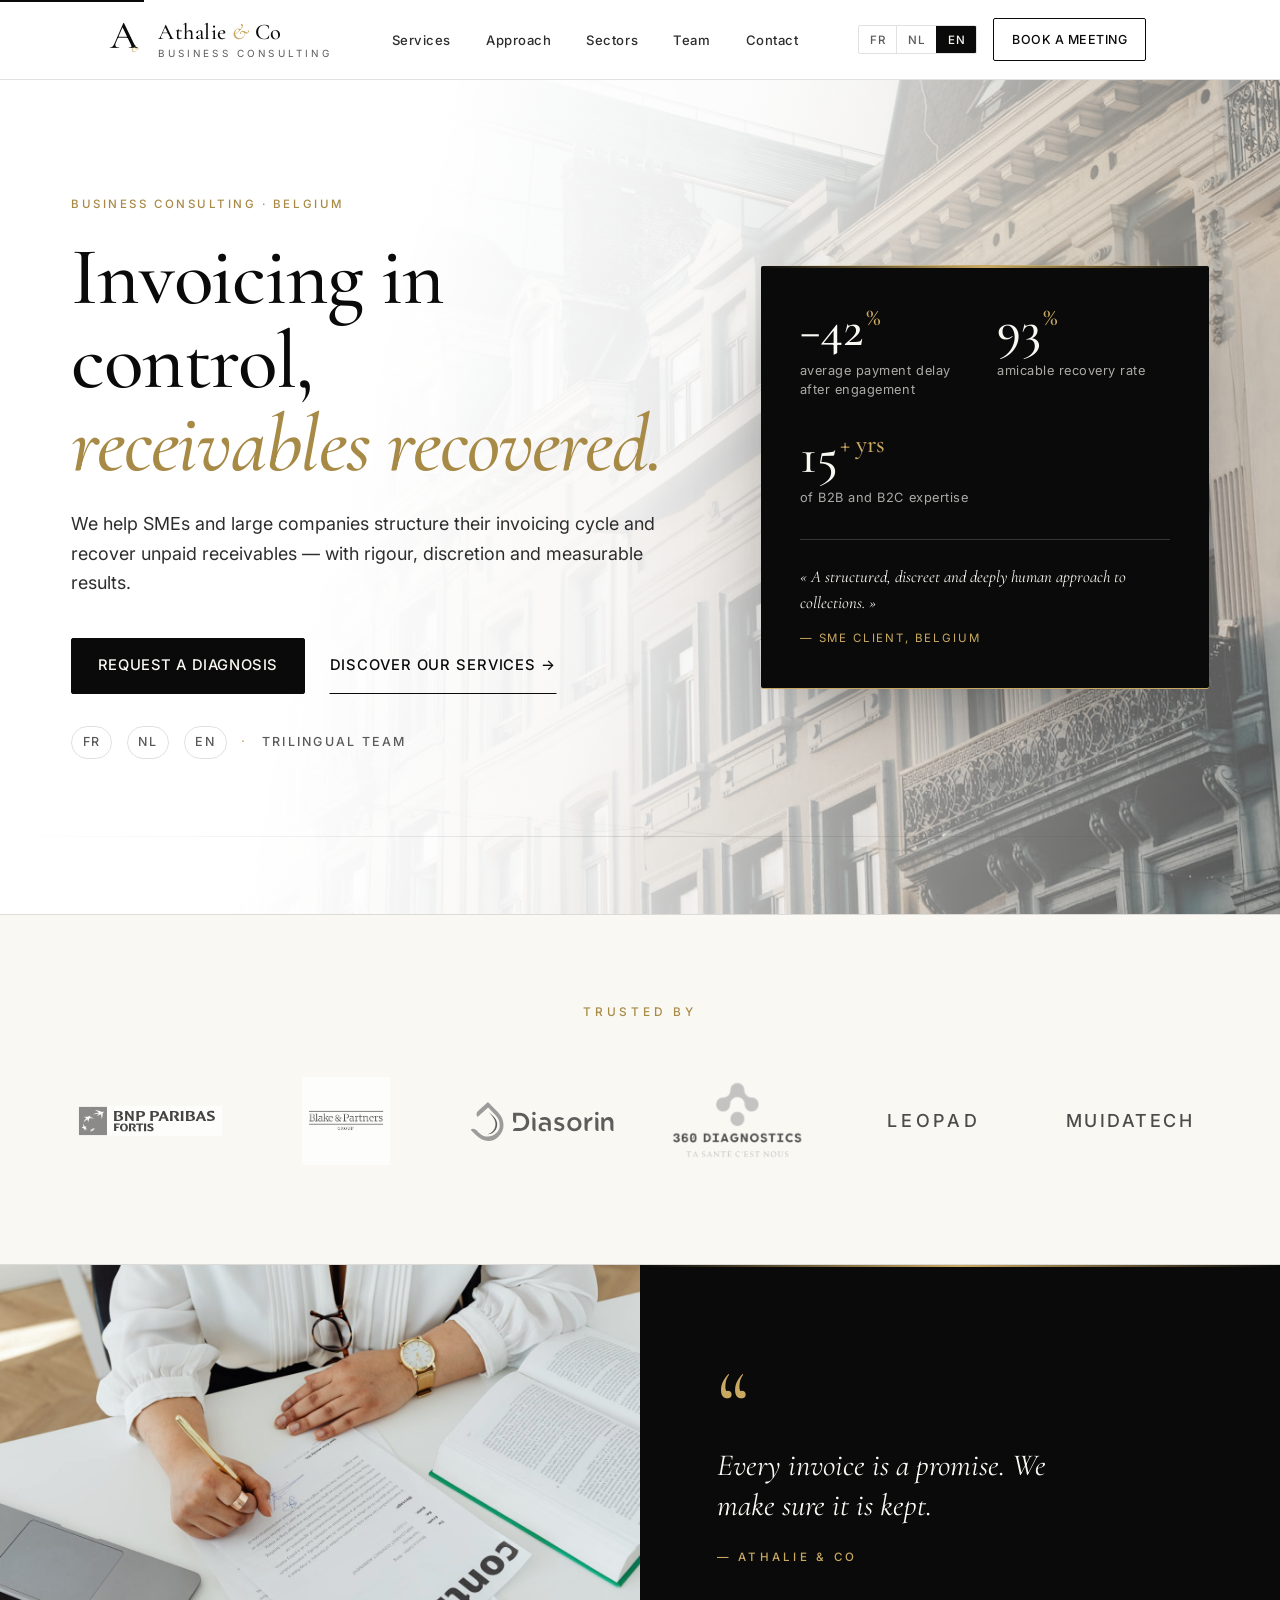
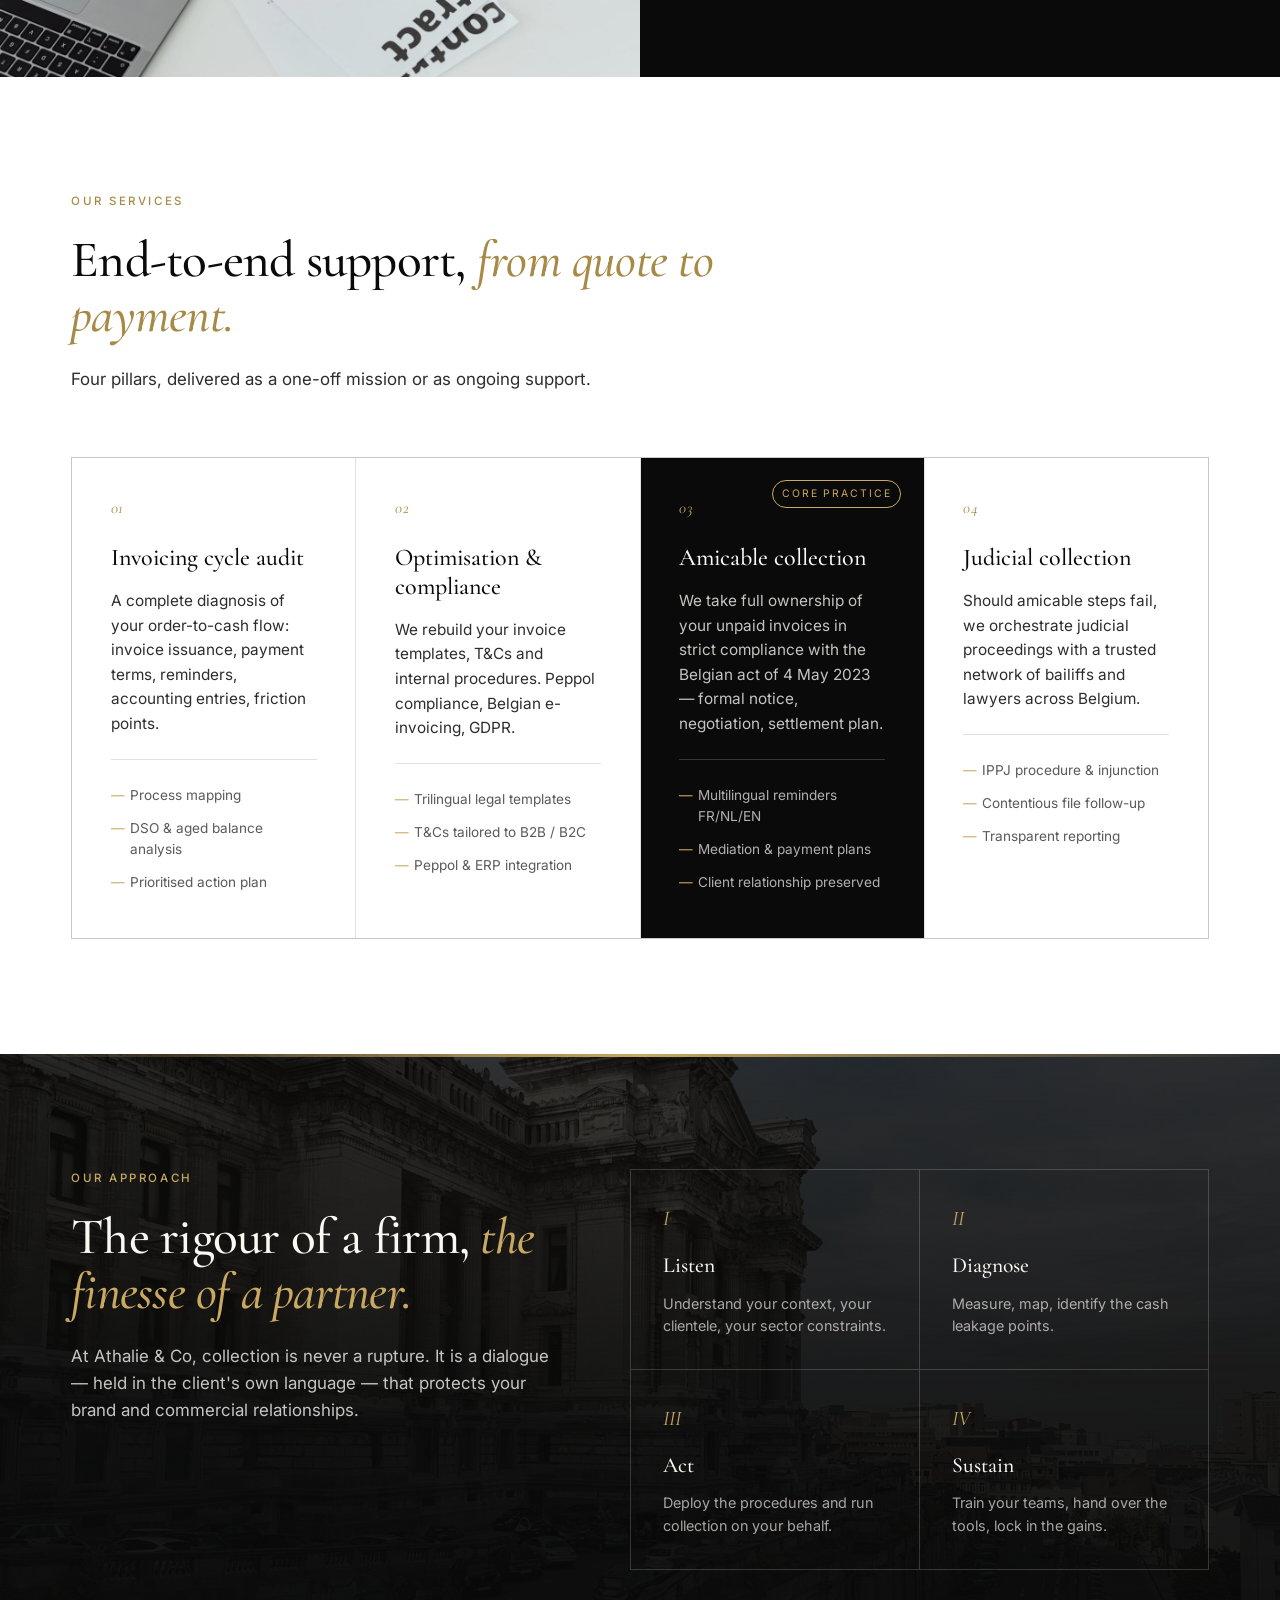
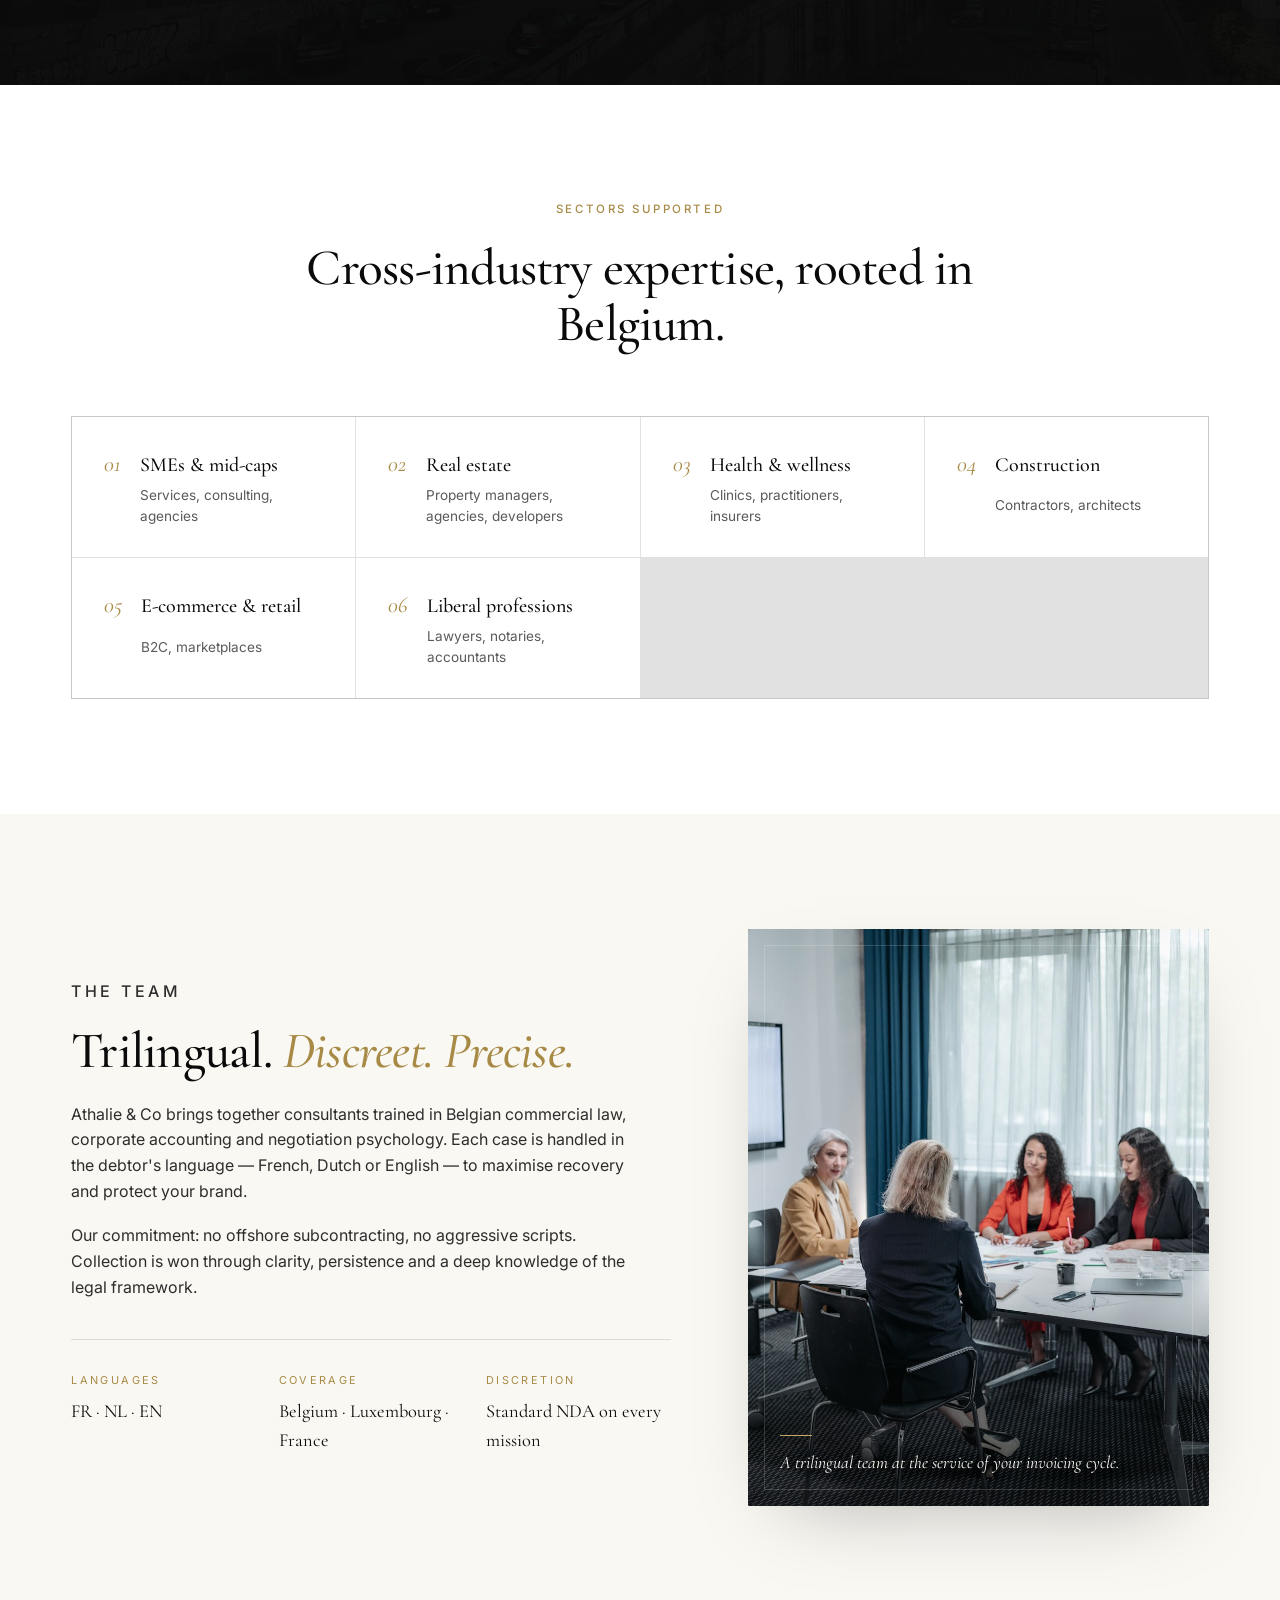
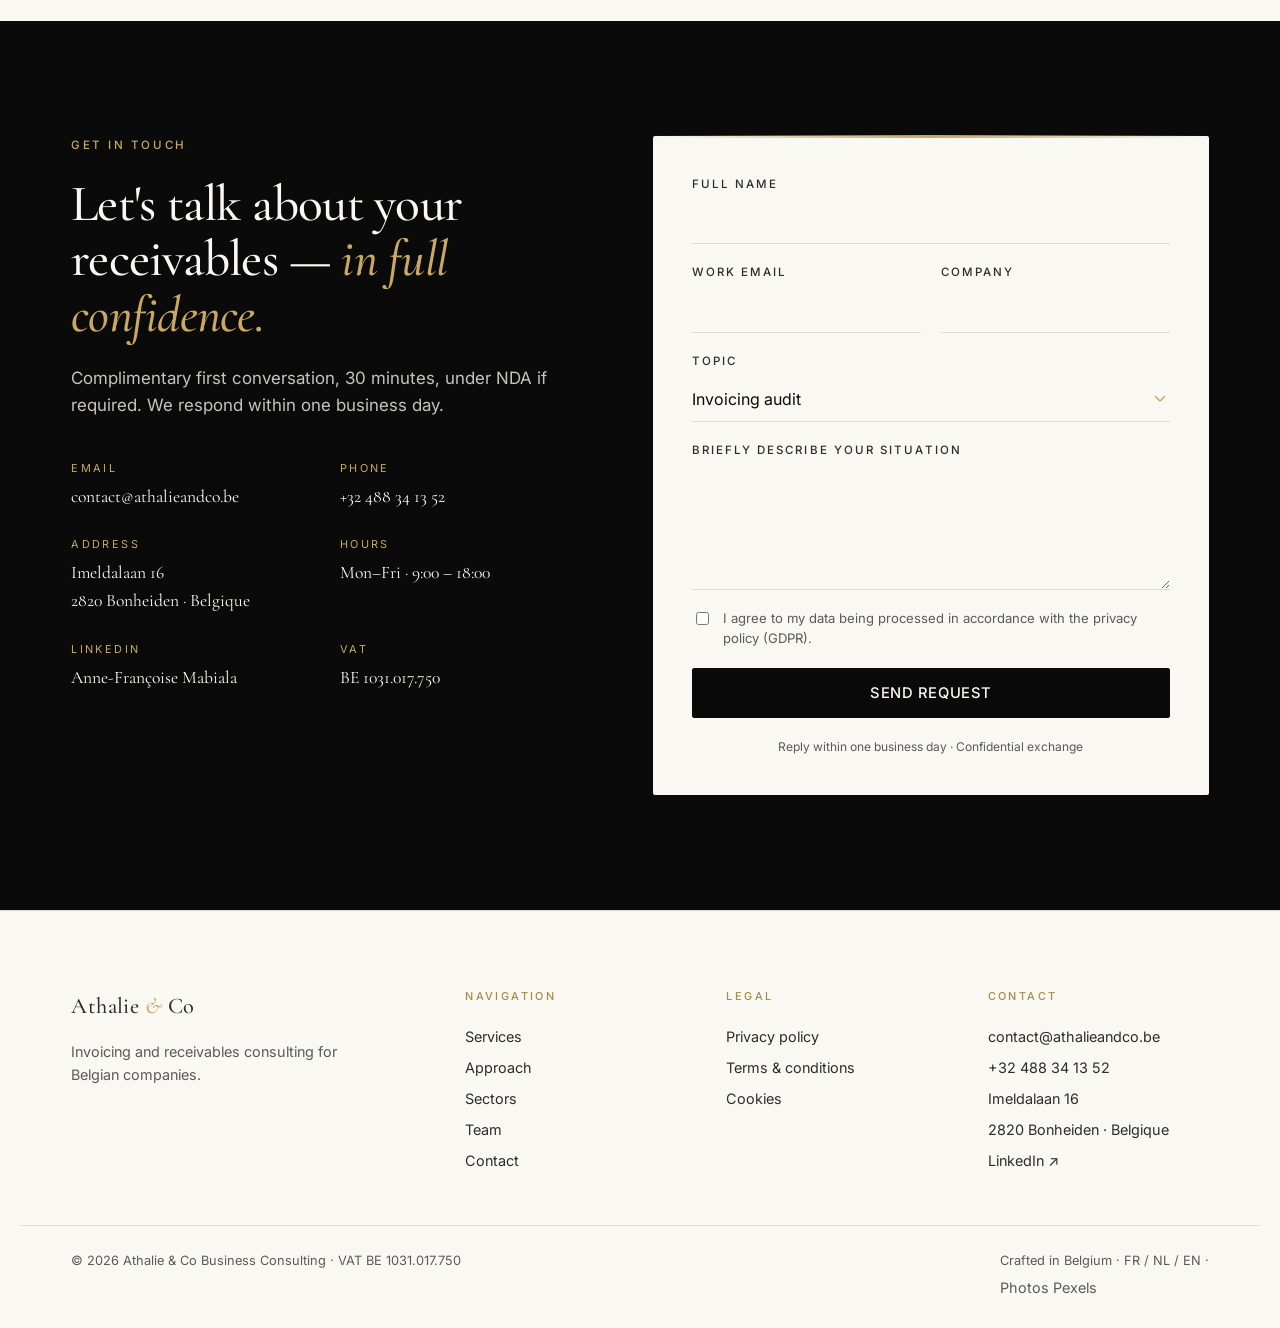
==== index.html @ fe9a1b94 "Final consolidation: real business info + working contact form + fixes Business data wired throughou" ====
<!doctype html>
<html lang="fr">
<head>
  <meta charset="utf-8">
  <meta name="viewport" content="width=device-width,initial-scale=1,viewport-fit=cover">
  <meta name="theme-color" content="#0A0A0A">
  <title>Athalie &amp; Co — Conseil en facturation et recouvrement de créances · Belgique</title>
  <meta name="description" content="Athalie & Co accompagne les entreprises belges dans l'optimisation de leur facturation et le recouvrement de créances. Équipe trilingue FR / NL / EN.">
  <meta name="robots" content="index,follow">
  <meta name="author" content="Athalie & Co Business Consulting">

  <meta property="og:title" content="Athalie & Co — Business Consulting">
  <meta property="og:description" content="Conseil en facturation et recouvrement de créances pour entreprises. Bonheiden · Belgique.">
  <meta property="og:type" content="website">
  <meta property="og:url" content="https://athalieandco.be">
  <meta property="og:locale" content="fr_BE">
  <meta property="og:locale:alternate" content="nl_BE">
  <meta property="og:locale:alternate" content="en_GB">

  <link rel="icon" type="image/svg+xml" href="assets/favicon.svg">
  <link rel="alternate" hreflang="fr-be" href="./">
  <link rel="alternate" hreflang="nl-be" href="./?lang=nl">
  <link rel="alternate" hreflang="en" href="./?lang=en">
  <link rel="canonical" href="./">

  <link rel="preconnect" href="https://fonts.googleapis.com">
  <link rel="preconnect" href="https://fonts.gstatic.com" crossorigin>
  <link href="https://fonts.googleapis.com/css2?family=Cormorant+Garamond:ital,wght@0,400;0,500;0,600;1,400;1,500&family=Inter:wght@300;400;500;600&display=swap" rel="stylesheet">

  <link rel="stylesheet" href="styles.css">

  <script type="application/ld+json">
  {
    "@context": "https://schema.org",
    "@type": "ProfessionalService",
    "name": "Athalie & Co Business Consulting",
    "description": "Conseil en facturation et recouvrement de créances pour entreprises en Belgique.",
    "url": "https://athalieandco.be",
    "logo": "https://athalieandco.be/assets/logo.png",
    "telephone": "+32488341352",
    "email": "contact@athalieandco.be",
    "address": {
      "@type": "PostalAddress",
      "streetAddress": "Imeldalaan 16",
      "postalCode": "2820",
      "addressLocality": "Bonheiden",
      "addressCountry": "BE"
    },
    "vatID": "BE1031017750",
    "areaServed": { "@type": "Country", "name": "Belgium" },
    "availableLanguage": ["fr", "nl", "en"],
    "founder": {
      "@type": "Person",
      "name": "Anne-Françoise Mabiala",
      "sameAs": "https://www.linkedin.com/in/anne-françoise-mabiala/"
    },
    "sameAs": ["https://www.linkedin.com/in/anne-françoise-mabiala/"]
  }
  </script>
</head>
<body>

<a class="skip-link" href="#main" data-i18n="skip">Aller au contenu</a>

<header class="site-header" id="top">
  <div class="container header__inner">
    <a class="brand" href="#top" aria-label="Athalie & Co">
      <svg class="brand__mark" viewBox="0 0 200 200" aria-hidden="true">
        <text x="100" y="135" text-anchor="middle" font-family="'Cormorant Garamond', Georgia, serif" font-weight="500" font-size="180">A</text>
        <text x="148" y="155" text-anchor="middle" font-family="'Cormorant Garamond', Georgia, serif" font-style="italic" font-weight="500" font-size="48" class="brand__amp">&amp;</text>
      </svg>
      <span class="brand__wordmark">
        <span class="brand__name">Athalie <span class="brand__amp-inline">&amp;</span> Co</span>
        <span class="brand__tag" data-i18n="brand.tag">Business Consulting</span>
      </span>
    </a>

    <nav class="nav" aria-label="Primary">
      <ul>
        <li><a href="#services" data-i18n="nav.services">Services</a></li>
        <li><a href="#approche" data-i18n="nav.approach">Approche</a></li>
        <li><a href="#secteurs" data-i18n="nav.sectors">Secteurs</a></li>
        <li><a href="#equipe" data-i18n="nav.team">Équipe</a></li>
        <li><a href="#contact" data-i18n="nav.contact">Contact</a></li>
      </ul>
    </nav>

    <div class="header__aside">
      <div class="lang" role="group" aria-label="Language">
        <button type="button" data-lang="fr" aria-pressed="true">FR</button>
        <button type="button" data-lang="nl" aria-pressed="false">NL</button>
        <button type="button" data-lang="en" aria-pressed="false">EN</button>
      </div>
      <a class="btn btn--ghost btn--sm" href="#contact" data-i18n="nav.cta">Prendre rendez-vous</a>
    </div>

    <button class="menu-toggle" aria-expanded="false" aria-controls="mobile-nav" aria-label="Menu">
      <span></span><span></span><span></span>
    </button>
  </div>

  <div class="mobile-nav" id="mobile-nav" hidden>
    <ul>
      <li><a href="#services" data-i18n="nav.services">Services</a></li>
      <li><a href="#approche" data-i18n="nav.approach">Approche</a></li>
      <li><a href="#secteurs" data-i18n="nav.sectors">Secteurs</a></li>
      <li><a href="#equipe" data-i18n="nav.team">Équipe</a></li>
      <li><a href="#contact" data-i18n="nav.contact">Contact</a></li>
    </ul>
    <a class="btn btn--gold btn--block" href="#contact" data-i18n="nav.cta">Prendre rendez-vous</a>
  </div>
</header>

<main id="main">

  <!-- HERO -->
  <section class="hero">
    <div class="container hero__grid">
      <div class="hero__copy">
        <p class="eyebrow" data-i18n="hero.eyebrow">Conseil aux entreprises · Belgique</p>
        <h1 class="display">
          <span data-i18n="hero.title.l1">Facturation maîtrisée,</span><br>
          <em data-i18n="hero.title.l2">créances recouvrées.</em>
        </h1>
        <p class="lede" data-i18n="hero.lede">
          Nous aidons les PME et grandes entreprises à structurer leur cycle de facturation et à récupérer leurs créances impayées — avec rigueur, discrétion et résultats mesurables.
        </p>
        <div class="hero__cta">
          <a class="btn btn--gold" href="#contact" data-i18n="hero.cta1">Demander un diagnostic</a>
          <a class="btn btn--link" href="#services" data-i18n="hero.cta2">Découvrir nos services →</a>
        </div>
        <ul class="hero__pills" aria-label="Languages">
          <li>FR</li><li>NL</li><li>EN</li>
          <li class="hero__pills-sep">·</li>
          <li data-i18n="hero.pill.trilingual">Équipe trilingue</li>
        </ul>
      </div>

      <aside class="hero__card" aria-label="Indicateurs clés">
        <div class="kpi">
          <div class="kpi__num">−42<span>%</span></div>
          <div class="kpi__lbl" data-i18n="hero.kpi1">délai moyen de paiement après mission</div>
        </div>
        <div class="kpi">
          <div class="kpi__num">93<span>%</span></div>
          <div class="kpi__lbl" data-i18n="hero.kpi2">taux de recouvrement amiable</div>
        </div>
        <div class="kpi">
          <div class="kpi__num">15<span data-i18n="hero.kpi3suffix">+ ans</span></div>
          <div class="kpi__lbl" data-i18n="hero.kpi3">d'expertise B2B et B2C</div>
        </div>
        <div class="kpi kpi--quote">
          <p>« <span data-i18n="hero.kpi.quote">Une approche structurée, discrète et profondément humaine du recouvrement.</span> »</p>
          <span class="kpi__cite" data-i18n="hero.kpi.cite">— Client PME, Belgique</span>
        </div>
      </aside>
    </div>

    <div class="hero__rule" aria-hidden="true"></div>
  </section>

  <!-- CLIENTS / TRUSTED BY -->
  <section class="clients" aria-label="Clients">
    <div class="container">
      <p class="clients__label" data-i18n="clients.label">Ils nous font confiance</p>
      <ul class="clients__list">
        <li class="client" data-name="BNP Paribas Fortis">
          <img src="assets/clients/bnp-paribas-fortis.svg" alt="BNP Paribas Fortis" loading="lazy">
        </li>
        <li class="client" data-name="Blake &amp; Partners">
          <img src="assets/clients/blake-partners.png" alt="Blake &amp; Partners" loading="lazy">
        </li>
        <li class="client" data-name="DiaSorin">
          <img src="assets/clients/diasorin.svg" alt="DiaSorin" loading="lazy">
        </li>
        <li class="client" data-name="360 Diagnostics">
          <img src="assets/clients/360-diagnostics.png" alt="360 Diagnostics" loading="lazy">
        </li>
        <li class="client" data-name="Leopad">
          <span class="client__wordmark client__wordmark--leopad">Leopad</span>
        </li>
        <li class="client" data-name="Muidatech">
          <span class="client__wordmark client__wordmark--muidatech">Muidatech</span>
        </li>
      </ul>
    </div>
  </section>

  <!-- EDITORIAL STRIP -->
  <section class="strip" aria-hidden="true">
    <figure class="strip__half strip__half--img">
      <img src="assets/images/signing.jpg" alt="" loading="lazy" width="1400" height="900">
    </figure>
    <figure class="strip__half strip__half--quote">
      <blockquote>
        <span class="strip__mark">“</span>
        <p data-i18n="strip.quote">Chaque facture est une promesse. Nous veillons à ce qu'elle soit tenue.</p>
        <footer data-i18n="strip.cite">— Athalie &amp; Co</footer>
      </blockquote>
    </figure>
  </section>

  <!-- SERVICES -->
  <section class="section" id="services">
    <div class="container">
      <header class="section__head">
        <p class="eyebrow" data-i18n="services.eyebrow">Nos services</p>
        <h2 class="display display--sm">
          <span data-i18n="services.title.l1">Un accompagnement complet,</span>
          <em data-i18n="services.title.l2">du devis au paiement.</em>
        </h2>
        <p class="section__lede" data-i18n="services.lede">
          Quatre piliers d'intervention, modulables en mission ponctuelle ou en accompagnement récurrent.
        </p>
      </header>

      <div class="services">

        <article class="service">
          <div class="service__num">01</div>
          <h3 data-i18n="svc1.title">Audit du cycle de facturation</h3>
          <p data-i18n="svc1.body">Diagnostic complet de votre order-to-cash : émission des factures, conditions de paiement, relances, écritures comptables, points de friction.</p>
          <ul>
            <li data-i18n="svc1.b1">Cartographie des flux</li>
            <li data-i18n="svc1.b2">Analyse du DSO &amp; balance âgée</li>
            <li data-i18n="svc1.b3">Plan d'action priorisé</li>
          </ul>
        </article>

        <article class="service">
          <div class="service__num">02</div>
          <h3 data-i18n="svc2.title">Optimisation &amp; mise en conformité</h3>
          <p data-i18n="svc2.body">Refonte de vos modèles de factures, conditions générales de vente et procédures internes. Conformité Peppol, e-invoicing belge, RGPD.</p>
          <ul>
            <li data-i18n="svc2.b1">Modèles légaux trilingues</li>
            <li data-i18n="svc2.b2">CGV adaptées B2B / B2C</li>
            <li data-i18n="svc2.b3">Intégration Peppol &amp; ERP</li>
          </ul>
        </article>

        <article class="service service--featured">
          <div class="service__num">03</div>
          <h3 data-i18n="svc3.title">Recouvrement amiable</h3>
          <p data-i18n="svc3.body">Prise en charge complète de vos créances impayées dans le respect strict de la loi belge du 4 mai 2023 — mise en demeure, négociation, plan d'apurement.</p>
          <ul>
            <li data-i18n="svc3.b1">Relances multicanales FR/NL/EN</li>
            <li data-i18n="svc3.b2">Médiation et plans de paiement</li>
            <li data-i18n="svc3.b3">Préservation de la relation client</li>
          </ul>
          <span class="service__badge" data-i18n="svc3.badge">Cœur de métier</span>
        </article>

        <article class="service">
          <div class="service__num">04</div>
          <h3 data-i18n="svc4.title">Recouvrement judiciaire</h3>
          <p data-i18n="svc4.body">En cas d'échec amiable, nous orchestrons la procédure judiciaire en collaboration avec un réseau d'huissiers et d'avocats de confiance en Belgique.</p>
          <ul>
            <li data-i18n="svc4.b1">Procédure IPPJ &amp; injonction</li>
            <li data-i18n="svc4.b2">Suivi des dossiers contentieux</li>
            <li data-i18n="svc4.b3">Reporting transparent</li>
          </ul>
        </article>

      </div>
    </div>
  </section>

  <!-- APPROACH -->
  <section class="section section--dark section--photo" id="approche" style="--bg-image: url('assets/images/palais-justice.jpg');">
    <div class="section__bg" aria-hidden="true"></div>
    <div class="container approach__grid">
      <div>
        <p class="eyebrow eyebrow--light" data-i18n="approach.eyebrow">Notre approche</p>
        <h2 class="display display--sm display--light">
          <span data-i18n="approach.title.l1">Rigueur d'un cabinet,</span>
          <em data-i18n="approach.title.l2">finesse d'un partenaire.</em>
        </h2>
        <p class="section__lede section__lede--light" data-i18n="approach.lede">
          Chez Athalie &amp; Co, le recouvrement n'est jamais une rupture. C'est un dialogue, mené dans la langue du client, qui préserve votre image et vos relations commerciales.
        </p>
      </div>

      <ol class="steps">
        <li>
          <span class="steps__num">I</span>
          <h4 data-i18n="step1.t">Écouter</h4>
          <p data-i18n="step1.b">Comprendre votre contexte, votre clientèle, vos contraintes sectorielles.</p>
        </li>
        <li>
          <span class="steps__num">II</span>
          <h4 data-i18n="step2.t">Diagnostiquer</h4>
          <p data-i18n="step2.b">Mesurer, cartographier, identifier les zones de fuite de cash.</p>
        </li>
        <li>
          <span class="steps__num">III</span>
          <h4 data-i18n="step3.t">Agir</h4>
          <p data-i18n="step3.b">Déployer les procédures et activer le recouvrement, en votre nom.</p>
        </li>
        <li>
          <span class="steps__num">IV</span>
          <h4 data-i18n="step4.t">Pérenniser</h4>
          <p data-i18n="step4.b">Former vos équipes, transmettre les outils, sécuriser les acquis.</p>
        </li>
      </ol>
    </div>
  </section>

  <!-- SECTORS -->
  <section class="section" id="secteurs">
    <div class="container">
      <header class="section__head section__head--center">
        <p class="eyebrow" data-i18n="sectors.eyebrow">Secteurs accompagnés</p>
        <h2 class="display display--sm">
          <span data-i18n="sectors.title">Une expertise transversale, ancrée en Belgique.</span>
        </h2>
      </header>

      <ul class="sectors">
        <li><span>01</span><strong data-i18n="sec1">PME &amp; ETI</strong><em data-i18n="sec1d">Services, conseil, agences</em></li>
        <li><span>02</span><strong data-i18n="sec2">Immobilier</strong><em data-i18n="sec2d">Syndics, agences, promoteurs</em></li>
        <li><span>03</span><strong data-i18n="sec3">Santé &amp; bien-être</strong><em data-i18n="sec3d">Cliniques, praticiens, mutuelles</em></li>
        <li><span>04</span><strong data-i18n="sec4">Construction</strong><em data-i18n="sec4d">Entrepreneurs, architectes</em></li>
        <li><span>05</span><strong data-i18n="sec5">E-commerce &amp; retail</strong><em data-i18n="sec5d">B2C, marketplaces</em></li>
        <li><span>06</span><strong data-i18n="sec6">Professions libérales</strong><em data-i18n="sec6d">Avocats, notaires, comptables</em></li>
      </ul>
    </div>
  </section>

  <!-- TEAM / ABOUT -->
  <section class="section section--cream" id="equipe">
    <div class="container team__grid">
      <div class="team__copy">
        <p class="eyebrow" data-i18n="team.eyebrow">L'équipe</p>
        <h2 class="display display--sm">
          <span data-i18n="team.title.l1">Trilingues.</span>
          <em data-i18n="team.title.l2">Discrètes. Précises.</em>
        </h2>
        <p data-i18n="team.body1">
          Athalie &amp; Co réunit des consultantes formées au droit commercial belge, à la comptabilité d'entreprise et à la psychologie de la négociation. Chaque dossier est traité dans la langue du débiteur — français, néerlandais ou anglais — pour maximiser le taux de recouvrement et préserver votre marque.
        </p>
        <p data-i18n="team.body2">
          Notre engagement : aucune sous-traitance offshore, aucun script agressif. Le recouvrement se gagne par la clarté, la persévérance et la connaissance du cadre légal.
        </p>

        <dl class="facts">
          <div><dt data-i18n="team.f1">Langues</dt><dd>FR · NL · EN</dd></div>
          <div><dt data-i18n="team.f2">Couverture</dt><dd data-i18n="team.f2v">Belgique · Luxembourg · France</dd></div>
          <div><dt data-i18n="team.f3">Discrétion</dt><dd data-i18n="team.f3v">NDA standard sur chaque mission</dd></div>
        </dl>
      </div>

      <figure class="team__visual">
        <img src="assets/images/team.jpg" alt="L'équipe Athalie & Co en réunion stratégique" loading="lazy" width="900" height="1300">
        <figcaption class="team__caption">
          <span data-i18n="team.caption">Une équipe trilingue au service de votre cycle de facturation.</span>
        </figcaption>
      </figure>
    </div>
  </section>

  <!-- CONTACT -->
  <section class="section section--dark" id="contact">
    <div class="container contact__grid">
      <div>
        <p class="eyebrow eyebrow--light" data-i18n="contact.eyebrow">Prendre contact</p>
        <h2 class="display display--sm display--light">
          <span data-i18n="contact.title.l1">Parlons de vos créances —</span>
          <em data-i18n="contact.title.l2">en toute confidentialité.</em>
        </h2>
        <p class="section__lede section__lede--light" data-i18n="contact.lede">
          Premier échange offert, 30 minutes, sous NDA si nécessaire. Nous revenons vers vous sous 24 heures ouvrées.
        </p>

        <ul class="contact__list">
          <li>
            <span data-i18n="contact.email">Email</span>
            <a href="mailto:contact@athalieandco.be">contact@athalieandco.be</a>
          </li>
          <li>
            <span data-i18n="contact.phone">Téléphone</span>
            <a href="tel:+32488341352">+32 488 34 13 52</a>
          </li>
          <li>
            <span data-i18n="contact.address">Adresse</span>
            <address>Imeldalaan 16<br>2820 Bonheiden · Belgique</address>
          </li>
          <li>
            <span data-i18n="contact.hours">Horaires</span>
            <em data-i18n="contact.hoursv">Lun–Ven · 9h00 – 18h00</em>
          </li>
          <li>
            <span data-i18n="contact.linkedin">LinkedIn</span>
            <a href="https://www.linkedin.com/in/anne-françoise-mabiala/" rel="noopener" target="_blank">Anne-Françoise Mabiala</a>
          </li>
          <li>
            <span data-i18n="contact.vat">TVA</span>
            <em>BE 1031.017.750</em>
          </li>
        </ul>
      </div>

      <form class="form" action="https://formsubmit.co/contact@athalieandco.be" method="POST" novalidate>
        <input type="hidden" name="_subject" value="Nouvelle demande — Athalie &amp; Co">
        <input type="hidden" name="_template" value="table">
        <input type="hidden" name="_captcha" value="true">
        <input type="hidden" name="_next" value="https://athalieandco.be/?sent=1">
        <input type="text" name="_honey" style="display:none" tabindex="-1" autocomplete="off">
        <div class="field">
          <label for="f-name" data-i18n="form.name">Nom complet</label>
          <input id="f-name" name="name" type="text" required autocomplete="name">
        </div>
        <div class="field-row">
          <div class="field">
            <label for="f-email" data-i18n="form.email">Email professionnel</label>
            <input id="f-email" name="email" type="email" required autocomplete="email">
          </div>
          <div class="field">
            <label for="f-company" data-i18n="form.company">Entreprise</label>
            <input id="f-company" name="company" type="text" autocomplete="organization">
          </div>
        </div>
        <div class="field">
          <label for="f-subject" data-i18n="form.subject">Sujet</label>
          <select id="f-subject" name="subject">
            <option data-i18n="form.subj1">Audit de facturation</option>
            <option data-i18n="form.subj2">Recouvrement amiable</option>
            <option data-i18n="form.subj3">Recouvrement judiciaire</option>
            <option data-i18n="form.subj4">Formation / accompagnement</option>
            <option data-i18n="form.subj5">Autre</option>
          </select>
        </div>
        <div class="field">
          <label for="f-msg" data-i18n="form.message">Décrivez brièvement votre situation</label>
          <textarea id="f-msg" name="message" rows="5" required></textarea>
        </div>
        <label class="consent">
          <input type="checkbox" required>
          <span data-i18n="form.consent">J'accepte que mes données soient traitées conformément à la politique de confidentialité (RGPD).</span>
        </label>
        <button class="btn btn--gold btn--block" type="submit" data-i18n="form.submit">Envoyer la demande</button>
        <p class="form__note" data-i18n="form.note">Réponse sous 24h ouvrées · Échange confidentiel</p>
      </form>
    </div>
  </section>

</main>

<footer class="site-footer">
  <div class="container footer__grid">
    <div class="footer__brand">
      <span class="brand__name">Athalie <span class="brand__amp-inline">&amp;</span> Co</span>
      <p data-i18n="footer.tag">Conseil en facturation et recouvrement de créances pour les entreprises belges.</p>
    </div>
    <nav class="footer__nav" aria-label="Footer">
      <h5 data-i18n="footer.nav">Navigation</h5>
      <a href="#services" data-i18n="nav.services">Services</a>
      <a href="#approche" data-i18n="nav.approach">Approche</a>
      <a href="#secteurs" data-i18n="nav.sectors">Secteurs</a>
      <a href="#equipe" data-i18n="nav.team">Équipe</a>
      <a href="#contact" data-i18n="nav.contact">Contact</a>
    </nav>
    <div class="footer__legal">
      <h5 data-i18n="footer.legal">Légal</h5>
      <a href="#" data-i18n="footer.privacy">Politique de confidentialité</a>
      <a href="#" data-i18n="footer.terms">Conditions générales</a>
      <a href="#" data-i18n="footer.cookies">Cookies</a>
    </div>
    <div class="footer__meta">
      <h5 data-i18n="footer.contact">Contact</h5>
      <a href="mailto:contact@athalieandco.be">contact@athalieandco.be</a>
      <a href="tel:+32488341352">+32 488 34 13 52</a>
      <span>Imeldalaan 16</span>
      <span>2820 Bonheiden · Belgique</span>
      <a href="https://www.linkedin.com/in/anne-françoise-mabiala/" rel="noopener" target="_blank">LinkedIn ↗</a>
    </div>
  </div>
  <div class="container footer__bottom">
    <small>© <span id="year"></span> Athalie &amp; Co Business Consulting · <span data-i18n="footer.vat">TVA</span> BE 1031.017.750</small>
    <small><span data-i18n="footer.crafted">Site conçu en Belgique · FR / NL / EN</span> · <a href="https://www.pexels.com" rel="noopener" target="_blank" style="color:inherit">Photos Pexels</a></small>
  </div>
</footer>

<script src="i18n.js" defer></script>
<script src="script.js" defer></script>
</body>
</html>
---- styles.css ----
/* ============================================================
   Athalie & Co — Business Consulting
   Editorial / luxury aesthetic · serif + sans pairing
   ============================================================ */

:root {
  --ink: #0A0A0A;
  --ink-soft: #2D2D2D;
  --ink-mute: #5A5A5A;
  --gold: #C9A961;
  --gold-deep: #A88A47;
  --cream: #FAF8F3;
  --cream-soft: #F3EFE6;
  --paper: #FFFFFF;
  --line: rgba(10,10,10,.12);
  --line-light: rgba(250,248,243,.18);

  --serif: 'Cormorant Garamond', 'Playfair Display', Georgia, 'Times New Roman', serif;
  --sans:  'Inter', -apple-system, BlinkMacSystemFont, 'Segoe UI', Roboto, sans-serif;

  --container: 1240px;
  --gutter: clamp(20px, 4vw, 56px);

  --radius: 2px;

  --t-fast: 180ms cubic-bezier(.2,.7,.2,1);
  --t: 320ms cubic-bezier(.2,.7,.2,1);
}

* { box-sizing: border-box; -webkit-tap-highlight-color: transparent; }

html {
  scroll-behavior: smooth;
  -webkit-text-size-adjust: 100%;
  text-size-adjust: 100%;
}

body {
  margin: 0;
  font-family: var(--sans);
  font-weight: 400;
  color: var(--ink);
  background: var(--paper);
  line-height: 1.6;
  -webkit-font-smoothing: antialiased;
  -moz-osx-font-smoothing: grayscale;
  text-rendering: optimizeLegibility;
  overflow-x: hidden;
  min-height: 100vh;
  min-height: 100dvh;
}

/* Lock scroll when mobile menu open */
body.menu-open { overflow: hidden; }

img, svg { display: block; max-width: 100%; }

a { color: inherit; text-decoration: none; }

::selection { background: var(--gold); color: var(--ink); }

/* Skip link */
.skip-link {
  position: absolute; top: -40px; left: 0;
  background: var(--ink); color: var(--cream);
  padding: 8px 16px; z-index: 100;
}
.skip-link:focus { top: 0; }

/* Container */
.container {
  width: 100%;
  max-width: var(--container);
  margin-inline: auto;
  padding-inline: var(--gutter);
}

/* ============================================================
   TYPOGRAPHY
   ============================================================ */

.display {
  font-family: var(--serif);
  font-weight: 500;
  font-size: clamp(2.6rem, 6.4vw, 5.2rem);
  line-height: 1.02;
  letter-spacing: -0.015em;
  margin: 0 0 1.4rem;
  color: var(--ink);
}
.display em {
  font-style: italic;
  font-weight: 500;
  color: var(--gold-deep);
}
.display--sm { font-size: clamp(2rem, 4.2vw, 3.2rem); line-height: 1.08; }
.display--light { color: var(--cream); }
.display--light em { color: var(--gold); }

.eyebrow {
  font-family: var(--sans);
  font-size: 0.72rem;
  font-weight: 500;
  letter-spacing: 0.22em;
  text-transform: uppercase;
  color: var(--gold-deep);
  margin: 0 0 1.4rem;
}
.eyebrow--light { color: var(--gold); }

.lede {
  font-size: clamp(1.05rem, 1.4vw, 1.2rem);
  line-height: 1.65;
  color: var(--ink-soft);
  max-width: 56ch;
  margin: 0 0 2rem;
}

.section__lede {
  font-size: 1.06rem;
  color: var(--ink-soft);
  max-width: 62ch;
  margin: 0;
}
.section__lede--light { color: rgba(250,248,243,.78); }

/* ============================================================
   BUTTONS
   ============================================================ */

.btn {
  display: inline-flex;
  align-items: center;
  justify-content: center;
  gap: .5rem;
  font-family: var(--sans);
  font-weight: 500;
  font-size: .92rem;
  letter-spacing: 0.04em;
  padding: .95rem 1.6rem;
  border: 1px solid transparent;
  border-radius: var(--radius);
  cursor: pointer;
  transition: all var(--t-fast);
  text-transform: uppercase;
  background: transparent;
  color: inherit;
}
.btn--gold {
  background: var(--ink);
  color: var(--cream);
  border-color: var(--ink);
  position: relative;
  overflow: hidden;
  isolation: isolate; /* contains the negative z-index of ::before */
}
.btn--gold::before {
  content: '';
  position: absolute; inset: 0;
  background: linear-gradient(90deg, var(--gold) 0%, var(--gold-deep) 100%);
  transform: translateY(101%);
  transition: transform var(--t);
  z-index: -1; /* sits under text without needing a wrapping span */
}
.btn--gold:hover::before { transform: translateY(0); }
.btn--gold:hover { color: var(--ink); border-color: var(--gold); }

.btn--ghost {
  border-color: var(--ink);
  color: var(--ink);
}
.btn--ghost:hover { background: var(--ink); color: var(--cream); }

.btn--link {
  padding: .95rem 0;
  letter-spacing: 0.06em;
  border-bottom: 1px solid var(--ink);
  border-radius: 0;
}
.btn--link:hover { color: var(--gold-deep); border-color: var(--gold-deep); }

.btn--sm { padding: .65rem 1.1rem; font-size: .78rem; }
.btn--block { width: 100%; }

/* ============================================================
   HEADER
   ============================================================ */

.site-header {
  position: sticky; top: 0; z-index: 50;
  background: rgba(255,255,255,.86);
  backdrop-filter: saturate(140%) blur(14px);
  -webkit-backdrop-filter: saturate(140%) blur(14px);
  border-bottom: 1px solid var(--line);
}
.header__inner {
  display: grid;
  grid-template-columns: auto 1fr auto auto;
  align-items: center;
  gap: 2rem;
  padding-block: 1.1rem;
}

.brand { display: inline-flex; align-items: center; gap: .75rem; }
.brand__mark { width: 44px; height: 44px; flex-shrink: 0; }
.brand__mark text { fill: var(--ink); }
.brand__amp { fill: var(--gold) !important; }
.brand__wordmark { display: flex; flex-direction: column; line-height: 1; }
.brand__name {
  font-family: var(--serif); font-weight: 500;
  font-size: 1.4rem; letter-spacing: 0.02em;
}
.brand__amp-inline { color: var(--gold); font-style: italic; }
.brand__tag {
  font-size: .62rem; letter-spacing: 0.32em;
  text-transform: uppercase;
  color: var(--ink-mute);
  margin-top: .35rem;
}

.nav ul {
  list-style: none; padding: 0; margin: 0;
  display: flex; gap: 2.2rem;
  justify-content: center;
}
.nav a {
  font-size: .82rem; font-weight: 500;
  letter-spacing: 0.04em;
  color: var(--ink-soft);
  position: relative; padding: .3rem 0;
}
.nav a::after {
  content: ''; position: absolute; left: 0; right: 0; bottom: -2px;
  height: 1px; background: var(--gold);
  transform: scaleX(0); transform-origin: left;
  transition: transform var(--t);
}
.nav a:hover { color: var(--ink); }
.nav a:hover::after { transform: scaleX(1); }

.header__aside {
  display: flex; align-items: center; gap: 1rem;
}

.lang {
  display: inline-flex;
  border: 1px solid var(--line);
  border-radius: var(--radius);
  overflow: hidden;
}
.lang button {
  background: transparent;
  border: 0;
  font: 500 .72rem var(--sans);
  letter-spacing: 0.1em;
  padding: .42rem .65rem;
  color: var(--ink-mute);
  cursor: pointer;
  transition: all var(--t-fast);
}
.lang button + button { border-left: 1px solid var(--line); }
.lang button[aria-pressed="true"] {
  background: var(--ink); color: var(--cream);
}
.lang button:hover:not([aria-pressed="true"]) { color: var(--ink); }

.menu-toggle {
  display: none;
  width: 40px; height: 40px;
  background: transparent; border: 0;
  padding: 8px; cursor: pointer;
  flex-direction: column; justify-content: space-between;
}
.menu-toggle span {
  display: block; height: 1.5px; background: var(--ink);
  transition: transform var(--t-fast), opacity var(--t-fast);
}
.menu-toggle[aria-expanded="true"] span:nth-child(1) { transform: translateY(10px) rotate(45deg); }
.menu-toggle[aria-expanded="true"] span:nth-child(2) { opacity: 0; }
.menu-toggle[aria-expanded="true"] span:nth-child(3) { transform: translateY(-10px) rotate(-45deg); }

.mobile-nav {
  position: fixed;
  top: 0; left: 0; right: 0; bottom: 0;
  background: var(--cream);
  padding: 5.5rem var(--gutter) 2rem;
  overflow-y: auto;
  z-index: 40;
  display: flex;
  flex-direction: column;
  animation: mn-in var(--t);
}
.mobile-nav[hidden] { display: none; }
@keyframes mn-in {
  from { opacity: 0; transform: translateY(-8px); }
  to   { opacity: 1; transform: none; }
}
.mobile-nav ul { list-style: none; padding: 0; margin: 0 0 2rem; }
.mobile-nav li { border-bottom: 1px solid var(--line); }
.mobile-nav li:first-child { border-top: 1px solid var(--line); }
.mobile-nav a {
  display: block;
  padding: 1.2rem 0;
  font-size: 1.5rem;
  font-family: var(--serif);
  font-weight: 500;
  color: var(--ink);
  letter-spacing: -.005em;
  position: relative;
}
.mobile-nav a::after {
  content: '→';
  position: absolute;
  right: 0;
  color: var(--gold);
  font-family: var(--sans);
  font-size: 1.1rem;
  opacity: .6;
}
.mobile-nav .btn { margin-top: auto; min-height: 56px; }

/* ============================================================
   HERO
   ============================================================ */

.hero {
  position: relative;
  padding: clamp(3rem, 9vw, 8rem) 0 clamp(2.5rem, 6vw, 5rem);
  background: var(--paper);
  overflow: hidden;
  isolation: isolate;
}
/* Background photo (Brussels architecture) — right-side bleed, dim & desaturated */
.hero::before {
  content: '';
  position: absolute;
  inset: 0;
  background-image: url('assets/images/brussels.jpg');
  background-size: cover;
  background-position: center right;
  filter: grayscale(.6) contrast(1.05) brightness(.92);
  z-index: 0;
}
/* Cream gradient overlay: solid on the left for text legibility, fades right to reveal photo */
.hero::after {
  content: '';
  position: absolute;
  inset: 0;
  background:
    linear-gradient(105deg,
      var(--paper) 0%,
      var(--paper) 30%,
      rgba(255,255,255,.92) 50%,
      rgba(250,248,243,.55) 75%,
      rgba(250,248,243,.30) 100%),
    radial-gradient(ellipse 50% 50% at 80% 20%, rgba(201,169,97,.18), transparent 60%);
  z-index: 1;
  pointer-events: none;
}
.hero > .container { position: relative; z-index: 2; }

.hero__grid {
  display: grid;
  grid-template-columns: 1.4fr 1fr;
  gap: clamp(2rem, 5vw, 5rem);
  align-items: center;
  position: relative;
}

.hero__copy { position: relative; z-index: 1; }

.hero__cta {
  display: flex; gap: 1.5rem; align-items: center;
  flex-wrap: wrap;
  margin: 2.5rem 0 2rem;
}

.hero__pills {
  list-style: none; padding: 0; margin: 0;
  display: flex; gap: .9rem; align-items: center;
  font-size: .78rem; font-weight: 500;
  letter-spacing: 0.18em; text-transform: uppercase;
  color: var(--ink-mute);
}
.hero__pills li:nth-child(-n+3) {
  border: 1px solid var(--line);
  padding: .35rem .65rem;
  border-radius: 999px;
  letter-spacing: 0.14em;
}
.hero__pills-sep { color: var(--gold) !important; }

/* Hero KPI card */
.hero__card {
  position: relative;
  background: var(--ink);
  color: var(--cream);
  padding: clamp(1.8rem, 3vw, 2.6rem);
  border-radius: var(--radius);
  display: grid;
  grid-template-columns: 1fr 1fr;
  gap: 2rem 1.5rem;
  box-shadow:
    0 1px 0 var(--gold),
    0 30px 80px -30px rgba(10,10,10,.45);
}
.hero__card::after {
  content: ''; position: absolute;
  top: -1px; left: -1px; right: -1px;
  height: 3px;
  background: linear-gradient(90deg, transparent, var(--gold), transparent);
}
.kpi { position: relative; }
.kpi__num {
  font-family: var(--serif);
  font-size: clamp(2.4rem, 4vw, 3.2rem);
  font-weight: 500;
  line-height: 1;
  margin-bottom: .4rem;
  color: var(--cream);
}
.kpi__num span {
  font-size: 0.5em;
  color: var(--gold);
  margin-left: 2px;
  vertical-align: top;
  line-height: 1;
}
.kpi__lbl {
  font-size: .8rem;
  letter-spacing: 0.04em;
  color: rgba(250,248,243,.68);
  line-height: 1.45;
}
.kpi--quote {
  grid-column: 1 / -1;
  border-top: 1px solid var(--line-light);
  padding-top: 1.5rem;
}
.kpi--quote p {
  font-family: var(--serif);
  font-style: italic;
  font-size: 1.05rem;
  margin: 0 0 .6rem;
  color: var(--cream);
  line-height: 1.5;
}
.kpi__cite {
  font-size: .72rem;
  letter-spacing: 0.16em;
  text-transform: uppercase;
  color: var(--gold);
}

.hero__rule {
  position: relative;
  z-index: 2;
  margin-top: clamp(3rem, 6vw, 5rem);
  height: 1px;
  background: linear-gradient(90deg, transparent, var(--line), transparent);
}

/* ============================================================
   CLIENTS / TRUSTED BY
   Restrained wordmarks — uniform typography, monochrome.
   Slots are <span> placeholders; swap to <img src="..."> when
   official logo files are available (drop in assets/clients/).
   ============================================================ */

.clients {
  background: var(--cream);
  padding: clamp(3.6rem, 7vw, 5.5rem) 0;
  border-top: 1px solid var(--line);
  border-bottom: 1px solid var(--line);
}
.clients__label {
  text-align: center;
  font-size: 0.74rem;
  letter-spacing: 0.32em;
  text-transform: uppercase;
  color: var(--gold-deep);
  margin: 0 0 2.8rem;
  font-weight: 500;
}
.clients__list {
  list-style: none;
  padding: 0;
  margin: 0 auto;
  max-width: 1180px;
  display: grid;
  grid-template-columns: repeat(6, minmax(0, 1fr));
  gap: clamp(1.4rem, 3vw, 3rem);
  align-items: center;
  justify-items: center;
}
.client {
  width: 100%;
  display: flex;
  align-items: center;
  justify-content: center;
  min-height: 110px;
  padding: 0 .4rem;
  opacity: 0.72;
  filter: saturate(0);
  transition: opacity var(--t), filter var(--t);
}
.client:hover {
  opacity: 1;
  filter: saturate(1);
}

/* Real logo files (SVG/PNG in assets/clients/) */
.client img {
  max-width: 100%;
  max-height: 88px;
  width: auto;
  height: auto;
  object-fit: contain;
  /* Makes PNGs with white background blend cleanly on cream */
  mix-blend-mode: multiply;
}

/* Text wordmark placeholders — uniform editorial treatment */
.client__wordmark {
  font-family: var(--sans);
  font-weight: 500;
  font-size: clamp(0.95rem, 1.4vw, 1.15rem);
  letter-spacing: 0.18em;
  text-transform: uppercase;
  color: var(--ink);
  text-align: center;
  line-height: 1.15;
  white-space: nowrap;
}
.client__wordmark em {
  font-style: italic;
  font-family: var(--serif);
  font-weight: 500;
  color: var(--gold-deep);
  text-transform: none;
  font-size: 1.1em;
  letter-spacing: 0;
  margin: 0 .15em;
}
.client__wordmark sup {
  font-size: 0.55em;
  vertical-align: super;
  color: var(--gold-deep);
}

/* Subtle per-brand differentiation (still text-based, restrained) */
.client__wordmark--bnp { font-weight: 600; letter-spacing: 0.22em; }
.client__wordmark--fortis { font-family: var(--serif); font-weight: 500; letter-spacing: 0.12em; }
.client__wordmark--blake { font-family: var(--serif); font-weight: 500; letter-spacing: 0.08em; text-transform: none; }
.client__wordmark--diasorin { font-weight: 600; letter-spacing: 0.14em; }
.client__wordmark--360 { letter-spacing: 0.14em; }
.client__wordmark--leopad { letter-spacing: 0.22em; }
.client__wordmark--muidatech { font-weight: 500; letter-spacing: 0.14em; }

/* ============================================================
   SECTIONS — base
   ============================================================ */

.section {
  padding: clamp(4.5rem, 9vw, 8rem) 0;
}
.section--dark { background: var(--ink); color: var(--cream); }
.section--cream { background: var(--cream); }

/* Photo-backed section */
.section--photo {
  position: relative;
  background: var(--ink);
  overflow: hidden;
  isolation: isolate;
}
.section--photo > .container { position: relative; z-index: 2; }
.section--photo .section__bg {
  position: absolute;
  inset: 0;
  background-image: var(--bg-image);
  background-size: cover;
  background-position: center;
  filter: grayscale(.4) contrast(1.05) brightness(.55);
  z-index: 0;
  pointer-events: none;
}
.section--photo::before {
  content: ''; position: absolute; inset: 0;
  background:
    linear-gradient(180deg, rgba(10,10,10,.65) 0%, rgba(10,10,10,.85) 50%, rgba(10,10,10,.92) 100%),
    radial-gradient(ellipse 80% 60% at 30% 30%, rgba(201,169,97,.10), transparent 60%);
  z-index: 1;
  pointer-events: none;
}
.section--photo::after {
  content: ''; position: absolute;
  top: 0; left: 0; right: 0; height: 3px;
  background: linear-gradient(90deg, transparent, var(--gold), transparent);
  z-index: 2;
}

/* Editorial strip */
.strip {
  display: grid;
  grid-template-columns: 1fr 1fr;
  background: var(--cream);
}
.strip__half {
  margin: 0;
  min-height: 360px;
  position: relative;
  overflow: hidden;
}
.strip__half--img img {
  width: 100%;
  height: 100%;
  object-fit: cover;
  display: block;
  filter: contrast(1.04) saturate(.9);
}
.strip__half--quote {
  background: var(--ink);
  color: var(--cream);
  display: flex;
  align-items: center;
  padding: clamp(2.5rem, 6vw, 5rem);
  position: relative;
}
.strip__half--quote::before {
  content: ''; position: absolute;
  top: 0; left: 0; right: 0; height: 2px;
  background: linear-gradient(90deg, transparent, var(--gold), transparent);
}
.strip__half--quote blockquote {
  margin: 0;
  max-width: 36ch;
  position: relative;
}
.strip__mark {
  font-family: var(--serif);
  font-size: 6rem;
  line-height: 0.6;
  color: var(--gold);
  display: block;
  margin-bottom: .8rem;
}
.strip__half--quote p {
  font-family: var(--serif);
  font-style: italic;
  font-size: clamp(1.4rem, 2.4vw, 1.95rem);
  line-height: 1.3;
  margin: 0 0 1.4rem;
  color: var(--cream);
}
.strip__half--quote footer {
  font-size: .72rem;
  letter-spacing: 0.28em;
  text-transform: uppercase;
  color: var(--gold);
  font-weight: 500;
}

.section__head { margin-bottom: clamp(2.5rem, 5vw, 4rem); max-width: 70ch; }
.section__head--center { text-align: center; margin-inline: auto; }

/* ============================================================
   SERVICES
   ============================================================ */

.services {
  display: grid;
  grid-template-columns: repeat(auto-fit, minmax(280px, 1fr));
  gap: 1px;
  background: var(--line);
  border: 1px solid var(--line);
}
.service {
  position: relative;
  background: var(--paper);
  padding: clamp(2rem, 3vw, 2.8rem);
  transition: background var(--t);
}
.service:hover { background: var(--cream); }
.service__num {
  font-family: var(--serif);
  font-style: italic;
  font-size: 1rem;
  color: var(--gold-deep);
  margin-bottom: 1.4rem;
  letter-spacing: 0.05em;
}
.service h3 {
  font-family: var(--serif);
  font-weight: 500;
  font-size: 1.5rem;
  line-height: 1.2;
  margin: 0 0 1rem;
}
.service p {
  color: var(--ink-soft);
  font-size: .96rem;
  margin: 0 0 1.4rem;
}
.service ul {
  list-style: none; padding: 0; margin: 0;
  border-top: 1px solid var(--line);
  padding-top: 1.2rem;
}
.service li {
  font-size: .85rem;
  color: var(--ink-mute);
  padding: .35rem 0;
  padding-left: 1.2rem;
  position: relative;
}
.service li::before {
  content: '—';
  position: absolute;
  left: 0;
  color: var(--gold);
}

.service--featured {
  background: var(--ink);
  color: var(--cream);
}
.service--featured:hover { background: var(--ink-soft); }
.service--featured .service__num { color: var(--gold); }
.service--featured h3 { color: var(--cream); }
.service--featured p { color: rgba(250,248,243,.78); }
.service--featured ul { border-color: var(--line-light); }
.service--featured li { color: rgba(250,248,243,.7); }
.service__badge {
  position: absolute;
  top: 1.4rem; right: 1.4rem;
  font-size: .65rem;
  letter-spacing: 0.18em;
  text-transform: uppercase;
  color: var(--gold);
  border: 1px solid var(--gold);
  padding: .3rem .55rem;
  border-radius: 999px;
}

/* ============================================================
   APPROACH (dark section)
   ============================================================ */

.approach__grid {
  display: grid;
  grid-template-columns: 1fr 1.2fr;
  gap: clamp(2.5rem, 6vw, 6rem);
  align-items: start;
}
.steps {
  list-style: none; padding: 0; margin: 0;
  display: grid;
  grid-template-columns: 1fr 1fr;
  gap: 0;
  border-top: 1px solid var(--line-light);
  border-left: 1px solid var(--line-light);
}
.steps li {
  padding: 2rem;
  border-bottom: 1px solid var(--line-light);
  border-right: 1px solid var(--line-light);
}
.steps__num {
  font-family: var(--serif);
  font-style: italic;
  font-size: 1.3rem;
  color: var(--gold);
  display: block;
  margin-bottom: .8rem;
}
.steps h4 {
  font-family: var(--serif);
  font-weight: 500;
  font-size: 1.35rem;
  margin: 0 0 .6rem;
  color: var(--cream);
}
.steps p {
  margin: 0;
  font-size: .9rem;
  color: rgba(250,248,243,.65);
  line-height: 1.55;
}

/* ============================================================
   SECTORS
   ============================================================ */

.sectors {
  list-style: none; padding: 0; margin: 0;
  display: grid;
  grid-template-columns: repeat(auto-fit, minmax(280px, 1fr));
  gap: 1px;
  background: var(--line);
  border: 1px solid var(--line);
}
.sectors li {
  background: var(--paper);
  padding: 1.8rem 2rem;
  display: grid;
  grid-template-columns: auto 1fr;
  grid-template-rows: auto auto;
  column-gap: 1.2rem;
  align-items: baseline;
  transition: background var(--t);
}
.sectors li:hover { background: var(--cream-soft); }
.sectors li span {
  grid-row: 1 / 3;
  font-family: var(--serif);
  font-style: italic;
  font-size: 1.4rem;
  color: var(--gold-deep);
}
.sectors li strong {
  font-family: var(--serif);
  font-weight: 500;
  font-size: 1.25rem;
  color: var(--ink);
}
.sectors li em {
  grid-column: 2;
  font-style: normal;
  font-size: .85rem;
  color: var(--ink-mute);
  margin-top: .25rem;
}

/* ============================================================
   TEAM / ABOUT
   ============================================================ */

.team__grid {
  display: grid;
  grid-template-columns: 1.3fr 1fr;
  gap: clamp(2.5rem, 6vw, 6rem);
  align-items: center;
}
.team__copy p {
  color: var(--ink-soft);
  font-size: 1rem;
  margin: 0 0 1.2rem;
  max-width: 56ch;
}
.facts {
  display: grid;
  grid-template-columns: repeat(auto-fit, minmax(180px, 1fr));
  gap: 1.4rem;
  margin: 2.4rem 0 0;
  padding-top: 2rem;
  border-top: 1px solid var(--line);
}
.facts div { display: flex; flex-direction: column; }
.facts dt {
  font-size: .68rem;
  letter-spacing: 0.22em;
  text-transform: uppercase;
  color: var(--gold-deep);
  margin-bottom: .5rem;
}
.facts dd {
  margin: 0;
  font-family: var(--serif);
  font-size: 1.15rem;
  color: var(--ink);
}

.team__visual {
  margin: 0;
  position: relative;
  overflow: hidden;
  background: var(--ink);
  border-radius: var(--radius);
  box-shadow: 0 30px 80px -40px rgba(10,10,10,.35);
}
.team__visual img {
  width: 100%;
  height: 100%;
  aspect-ratio: 4 / 5;
  object-fit: cover;
  display: block;
  filter: contrast(1.02) saturate(0.92);
  transition: transform 1.2s cubic-bezier(.2,.7,.2,1);
}
.team__visual:hover img { transform: scale(1.03); }
.team__visual::before {
  content: ''; position: absolute; inset: 0;
  border: 1px solid rgba(255,255,255,.16);
  margin: 1rem;
  pointer-events: none;
  z-index: 2;
}
.team__visual::after {
  content: ''; position: absolute;
  inset: auto 0 0 0; height: 45%;
  background: linear-gradient(180deg, transparent, rgba(10,10,10,.65));
  pointer-events: none;
  z-index: 1;
}
.team__caption {
  position: absolute;
  left: 2rem; right: 2rem; bottom: 1.8rem;
  margin: 0;
  font-family: var(--serif);
  font-style: italic;
  font-size: 1.1rem;
  color: var(--cream);
  z-index: 3;
  text-shadow: 0 1px 12px rgba(0,0,0,.5);
}
.team__caption::before {
  content: '';
  display: block;
  width: 32px; height: 1px;
  background: var(--gold);
  margin-bottom: .8rem;
}

/* ============================================================
   CONTACT
   ============================================================ */

.contact__grid {
  display: grid;
  grid-template-columns: 1fr 1.1fr;
  gap: clamp(2.5rem, 6vw, 6rem);
  align-items: start;
}
.contact__list {
  list-style: none; padding: 0; margin: 2.5rem 0 0;
  display: grid;
  grid-template-columns: 1fr 1fr;
  gap: 1.6rem 2rem;
}
.contact__list li { display: flex; flex-direction: column; gap: .35rem; }
.contact__list span {
  font-size: .68rem;
  letter-spacing: 0.22em;
  text-transform: uppercase;
  color: var(--gold);
}
.contact__list a, .contact__list address, .contact__list em {
  color: var(--cream);
  font-style: normal;
  font-family: var(--serif);
  font-size: 1.1rem;
  transition: color var(--t-fast);
}
.contact__list a:hover { color: var(--gold); }

/* Form */
.form {
  background: var(--cream);
  color: var(--ink);
  padding: clamp(1.8rem, 3vw, 2.8rem);
  border-radius: var(--radius);
  display: flex;
  flex-direction: column;
  gap: 1.2rem;
  position: relative;
}
.form::before {
  content: ''; position: absolute;
  top: -1px; left: -1px; right: -1px;
  height: 3px;
  background: linear-gradient(90deg, transparent, var(--gold), transparent);
}
.field { display: flex; flex-direction: column; gap: .45rem; }
.field-row { display: grid; grid-template-columns: 1fr 1fr; gap: 1.2rem; }
.field label, .consent {
  font-size: .72rem;
  letter-spacing: 0.18em;
  text-transform: uppercase;
  color: var(--ink-soft);
  font-weight: 500;
}
.field input, .field select, .field textarea {
  font: 400 16px var(--sans); /* 16px prevents iOS zoom on focus */
  color: var(--ink);
  background: transparent;
  border: 0;
  border-bottom: 1px solid var(--line);
  padding: .7rem 0;
  min-height: 44px;
  width: 100%;
  border-radius: 0;
  -webkit-appearance: none;
          appearance: none;
  transition: border-color var(--t-fast);
}
.field input:focus, .field select:focus, .field textarea:focus {
  outline: 0;
  border-bottom-color: var(--gold);
}
.field textarea { resize: vertical; min-height: 100px; }
.field select {
  background-image: url("data:image/svg+xml;utf8,<svg xmlns='http://www.w3.org/2000/svg' width='12' height='8' viewBox='0 0 12 8'><path fill='none' stroke='%23C9A961' stroke-width='1.5' d='M1 1l5 5 5-5'/></svg>");
  background-repeat: no-repeat;
  background-position: right .25rem center;
  padding-right: 1.6rem;
  cursor: pointer;
}

.consent {
  display: flex; gap: .7rem; align-items: flex-start;
  text-transform: none; letter-spacing: 0; font-weight: 400;
  font-size: .82rem; color: var(--ink-mute);
  line-height: 1.5;
}
.consent input { margin-top: .2rem; accent-color: var(--gold-deep); }

.form .btn--gold { background: var(--ink); color: var(--cream); }
.form__note {
  font-size: .75rem;
  color: var(--ink-mute);
  text-align: center;
  margin: 0;
}

/* ============================================================
   FOOTER
   ============================================================ */

.site-footer {
  background: var(--cream);
  border-top: 1px solid var(--line);
  padding: clamp(3rem, 6vw, 5rem) 0 1.6rem;
  color: var(--ink-soft);
}
.footer__grid {
  display: grid;
  grid-template-columns: 1.6fr 1fr 1fr 1fr;
  gap: 2.5rem;
  padding-bottom: 3rem;
  border-bottom: 1px solid var(--line);
}
.footer__brand p {
  font-size: .9rem;
  max-width: 32ch;
  margin: 1rem 0 0;
  color: var(--ink-mute);
}
.site-footer h5 {
  font-size: .68rem;
  letter-spacing: 0.22em;
  text-transform: uppercase;
  color: var(--gold-deep);
  font-weight: 500;
  margin: 0 0 1rem;
}
.site-footer a,
.site-footer .footer__meta span {
  display: block;
  font-size: .9rem;
  color: var(--ink-soft);
  padding: .25rem 0;
  transition: color var(--t-fast);
}
.site-footer a:hover { color: var(--ink); }
.footer__bottom {
  display: flex; justify-content: space-between;
  margin-top: 1.6rem; flex-wrap: wrap; gap: 1rem;
}
.footer__bottom small { color: var(--ink-mute); font-size: .8rem; }

/* ============================================================
   RESPONSIVE
   Breakpoints:
   1024px  · tablet / small laptop
    820px  · large phone landscape
    640px  · phone
    420px  · small phone (iPhone SE etc.)
   ============================================================ */

/* Tablet & small laptop */
@media (max-width: 1024px) {
  :root { --gutter: clamp(18px, 4vw, 36px); }

  .nav { display: none; }
  .header__inner {
    grid-template-columns: 1fr auto auto;
    gap: 1rem;
    padding-block: .9rem;
  }
  .menu-toggle { display: flex; }
  .header__aside .btn { display: none; }

  .hero__grid { grid-template-columns: 1fr; }
  .hero__card { order: 2; }

  .approach__grid,
  .team__grid,
  .contact__grid {
    grid-template-columns: 1fr;
  }

  .team__visual { aspect-ratio: 16 / 10; max-width: 480px; margin-inline: auto; }

  .footer__grid { grid-template-columns: 1fr 1fr; gap: 2rem; }
}

/* Phone landscape */
@media (max-width: 820px) {
  .section { padding: clamp(3rem, 9vw, 6rem) 0; }

  .display { font-size: clamp(2.2rem, 8vw, 3.4rem); }
  .display--sm { font-size: clamp(1.7rem, 6vw, 2.4rem); }
  .lede { font-size: 1rem; }

  .clients__list { grid-template-columns: repeat(3, 1fr); row-gap: 2.4rem; max-width: 760px; }
  .client { min-height: 90px; }
  .client img { max-height: 70px; }

  .services { grid-template-columns: 1fr; }
  .sectors { grid-template-columns: 1fr 1fr; }

  /* Editorial strip stacks vertically */
  .strip { grid-template-columns: 1fr; }
  .strip__half { min-height: 280px; }
  .strip__half--img { aspect-ratio: 16 / 9; }

  /* Team caption shrinks */
  .team__caption { font-size: 1rem; left: 1.4rem; right: 1.4rem; bottom: 1.4rem; }
}

/* Phone — primary mobile pass */
@media (max-width: 640px) {
  /* Header */
  .brand__mark { width: 36px; height: 36px; }
  .brand__name { font-size: 1.15rem; }
  .brand__tag { font-size: .54rem; letter-spacing: 0.28em; margin-top: .25rem; }
  .header__aside { gap: .5rem; }
  .lang button {
    padding: .5rem .55rem;
    font-size: .68rem;
    min-height: 36px;
    min-width: 36px;
  }
  .menu-toggle { width: 44px; height: 44px; padding: 10px; }

  /* Hero — image becomes a top banner; text/KPI fully on cream below */
  .hero {
    padding: 240px 0 3rem; /* leaves room for the photo banner */
  }
  .hero::before {
    background-position: center 30%;
    height: 220px;
    inset: 0 0 auto 0;
    filter: grayscale(.45) contrast(1.05) brightness(.78);
  }
  .hero::after {
    background:
      linear-gradient(180deg,
        rgba(10,10,10,.20) 0%,
        rgba(10,10,10,.05) 60%,
        rgba(255,255,255,0) 75%,
        var(--paper) 100%),
      radial-gradient(ellipse 60% 40% at 50% 0%, rgba(201,169,97,.22), transparent 70%);
    height: 240px;
    inset: 0 0 auto 0;
  }
  .hero__grid { gap: 2rem; }
  .hero__cta {
    flex-direction: column;
    align-items: stretch;
    gap: .9rem;
    margin: 2rem 0 1.6rem;
  }
  .hero__cta .btn { width: 100%; }
  .hero__cta .btn--link { text-align: center; }
  .hero__pills {
    flex-wrap: wrap;
    gap: .5rem;
    font-size: .68rem;
  }
  .hero__pills-sep { display: none; }

  .hero__card {
    grid-template-columns: 1fr 1fr;
    padding: 1.6rem;
    gap: 1.6rem 1.2rem;
  }
  .kpi__num { font-size: 2.2rem; }
  .kpi__lbl { font-size: .74rem; }
  .kpi--quote p { font-size: .98rem; }

  /* Editorial strip */
  .strip__mark { font-size: 4.5rem; }
  .strip__half--quote p { font-size: 1.3rem; }

  /* Clients band */
  .clients { padding: 2.6rem 0 3rem; }
  .clients__list { grid-template-columns: repeat(2, 1fr); row-gap: 2rem; gap: 1.4rem; max-width: 460px; }
  .client { min-height: 80px; }
  .client img { max-height: 60px; }
  .client__wordmark { font-size: 0.95rem; letter-spacing: 0.18em; }

  /* Trust strip removed */

  /* Sections */
  .section { padding: 3.5rem 0; }
  .section__head { margin-bottom: 2.2rem; }
  .display--sm { font-size: clamp(1.65rem, 7vw, 2.1rem); line-height: 1.12; }

  /* Services / sectors / steps */
  .services, .sectors { grid-template-columns: 1fr; }
  .service { padding: 1.6rem 1.4rem; }
  .service h3 { font-size: 1.3rem; }
  .service__badge {
    top: 1rem; right: 1rem;
    font-size: .58rem; padding: .25rem .5rem;
  }
  .sectors li { padding: 1.3rem 1.4rem; column-gap: 1rem; }
  .sectors li strong { font-size: 1.1rem; }

  .steps { grid-template-columns: 1fr; }
  .steps li { padding: 1.5rem 1.4rem; }
  .steps h4 { font-size: 1.2rem; }

  /* Team */
  .team__grid { gap: 2rem; }
  .team__visual { aspect-ratio: 4 / 3; max-width: 360px; }
  .facts { grid-template-columns: 1fr 1fr; gap: 1.2rem; margin-top: 1.8rem; padding-top: 1.6rem; }
  .facts dd { font-size: 1rem; }

  /* Contact */
  .contact__grid { gap: 2.2rem; }
  .contact__list {
    grid-template-columns: 1fr 1fr;
    gap: 1.2rem 1.2rem;
    margin-top: 1.8rem;
  }
  .contact__list a, .contact__list address, .contact__list em { font-size: .98rem; }

  /* Form */
  .form { padding: 1.5rem 1.3rem; gap: 1rem; }
  .field-row { grid-template-columns: 1fr; gap: 1rem; }
  .field label { font-size: .68rem; }
  .consent { font-size: .8rem; gap: .55rem; }

  /* Buttons */
  .btn { padding: .95rem 1.3rem; font-size: .85rem; min-height: 48px; }
  .btn--sm { min-height: 36px; padding: .55rem 1rem; }

  /* Footer */
  .footer__grid { grid-template-columns: 1fr; gap: 1.6rem; padding-bottom: 2rem; }
  .site-footer h5 { margin-bottom: .6rem; }
  .footer__brand p { margin-top: .6rem; }
  .footer__bottom { flex-direction: column; align-items: flex-start; gap: .4rem; }
}

/* Small phones (iPhone SE, etc.) */
@media (max-width: 420px) {
  :root { --gutter: 16px; }

  .brand__tag { display: none; }
  .brand__name { font-size: 1.05rem; }
  .brand__mark { width: 32px; height: 32px; }

  .display { font-size: 2rem; }
  .display--sm { font-size: 1.55rem; }

  .hero__card { grid-template-columns: 1fr; gap: 1.4rem; }
  .contact__list { grid-template-columns: 1fr; }
  .facts { grid-template-columns: 1fr; }
}

/* Touch-only devices: drop hover-only effects */
@media (hover: none) {
  .service:hover { background: var(--paper); }
  .service--featured:hover { background: var(--ink); }
  .sectors li:hover { background: var(--paper); }
  .nav a:hover::after { transform: scaleX(0); }
  .btn--gold:hover::before { transform: translateY(101%); }
  .btn--gold:hover { color: var(--cream); border-color: var(--ink); }
  .btn--ghost:hover { background: transparent; color: var(--ink); }
  .btn--link:hover { color: var(--ink); border-color: var(--ink); }
}

/* iOS safe-area */
@supports (padding: max(0px)) {
  .site-header,
  .container {
    padding-left: max(var(--gutter), env(safe-area-inset-left));
    padding-right: max(var(--gutter), env(safe-area-inset-right));
  }
  .site-footer { padding-bottom: max(1.6rem, env(safe-area-inset-bottom)); }
  .mobile-nav { padding-bottom: max(1.5rem, env(safe-area-inset-bottom)); }
}

/* ============================================================
   REVEAL ANIMATIONS
   ============================================================ */
.reveal {
  opacity: 0;
  transform: translateY(18px);
  transition: opacity 700ms cubic-bezier(.2,.7,.2,1),
              transform 700ms cubic-bezier(.2,.7,.2,1);
}
.reveal--in {
  opacity: 1;
  transform: none;
}

/* Header scroll state */
.site-header.is-scrolled {
  background: rgba(255,255,255,.94);
  box-shadow: 0 1px 0 var(--line), 0 10px 30px -20px rgba(10,10,10,.15);
}

/* Header above mobile menu overlay */
body.menu-open .site-header {
  background: var(--cream);
  box-shadow: none;
}

@media (prefers-reduced-motion: reduce) {
  *, *::before, *::after {
    transition: none !important;
    animation: none !important;
    scroll-behavior: auto !important;
  }
}
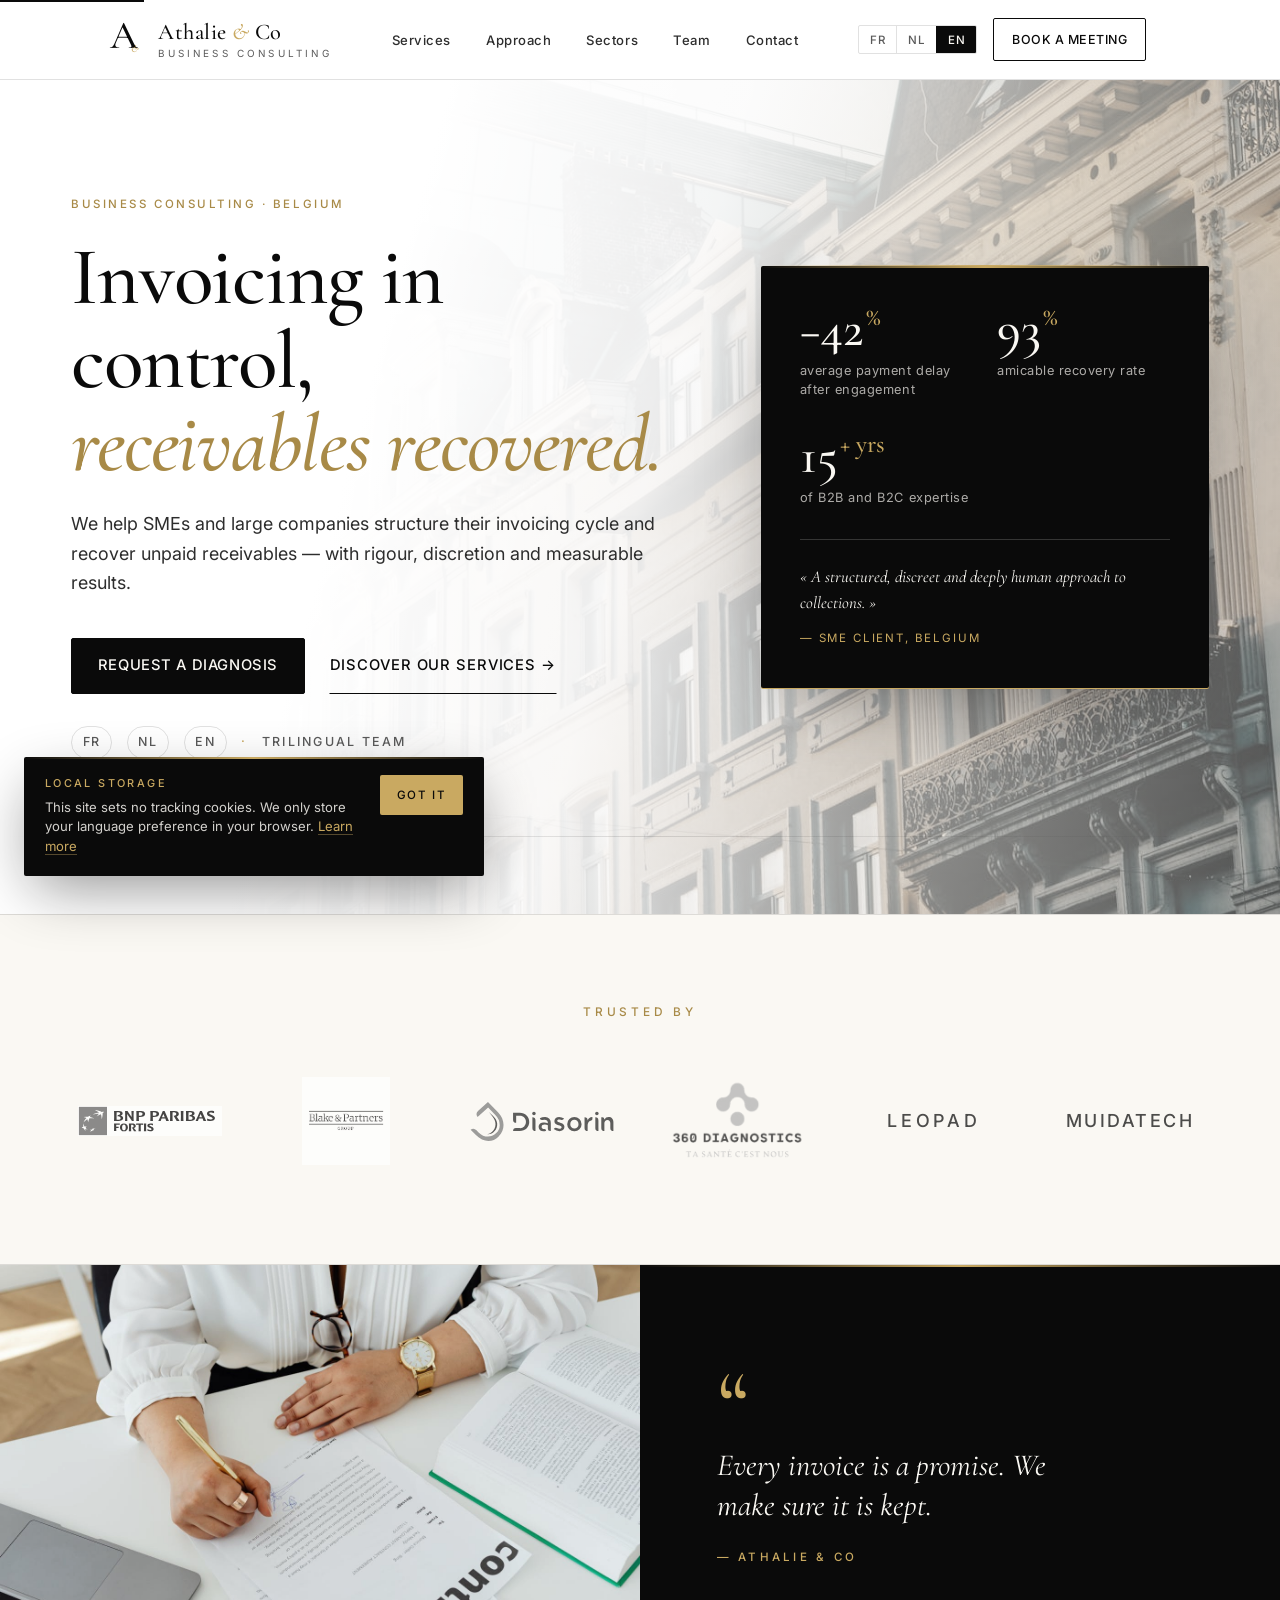
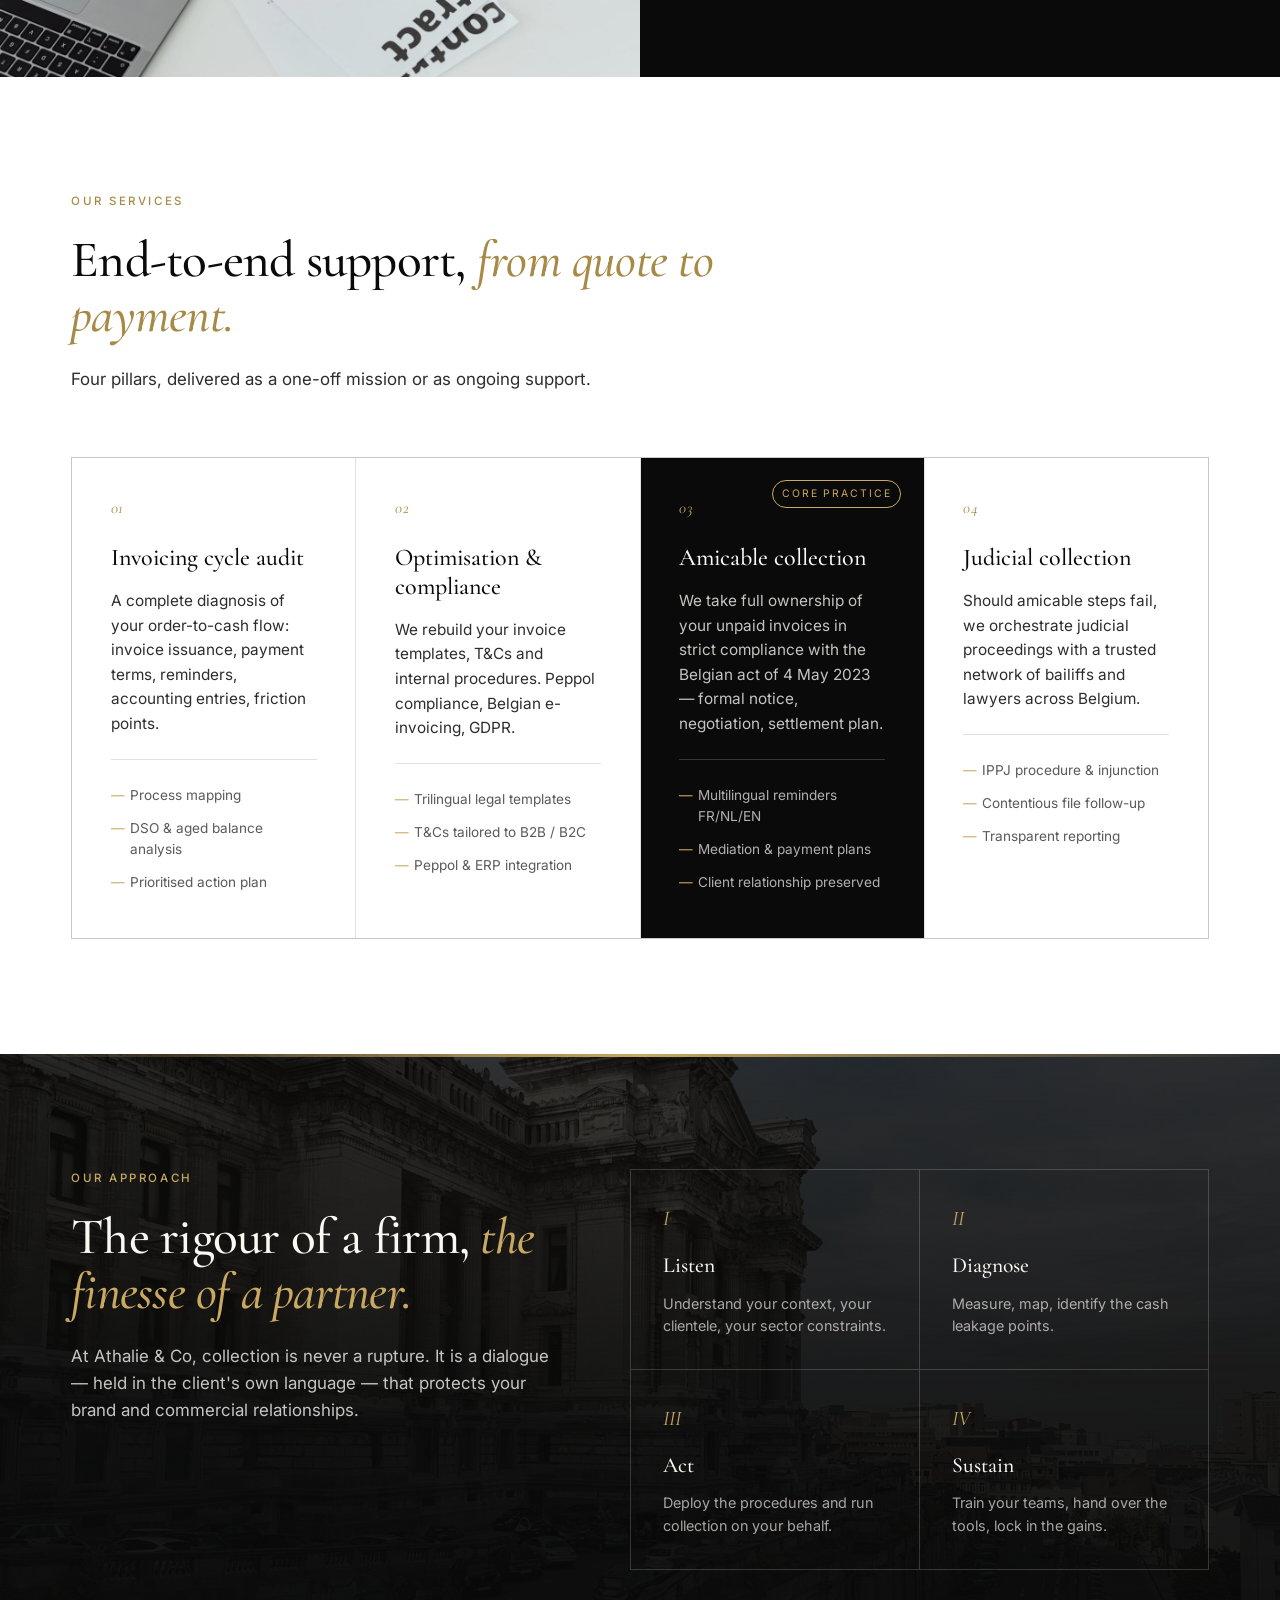
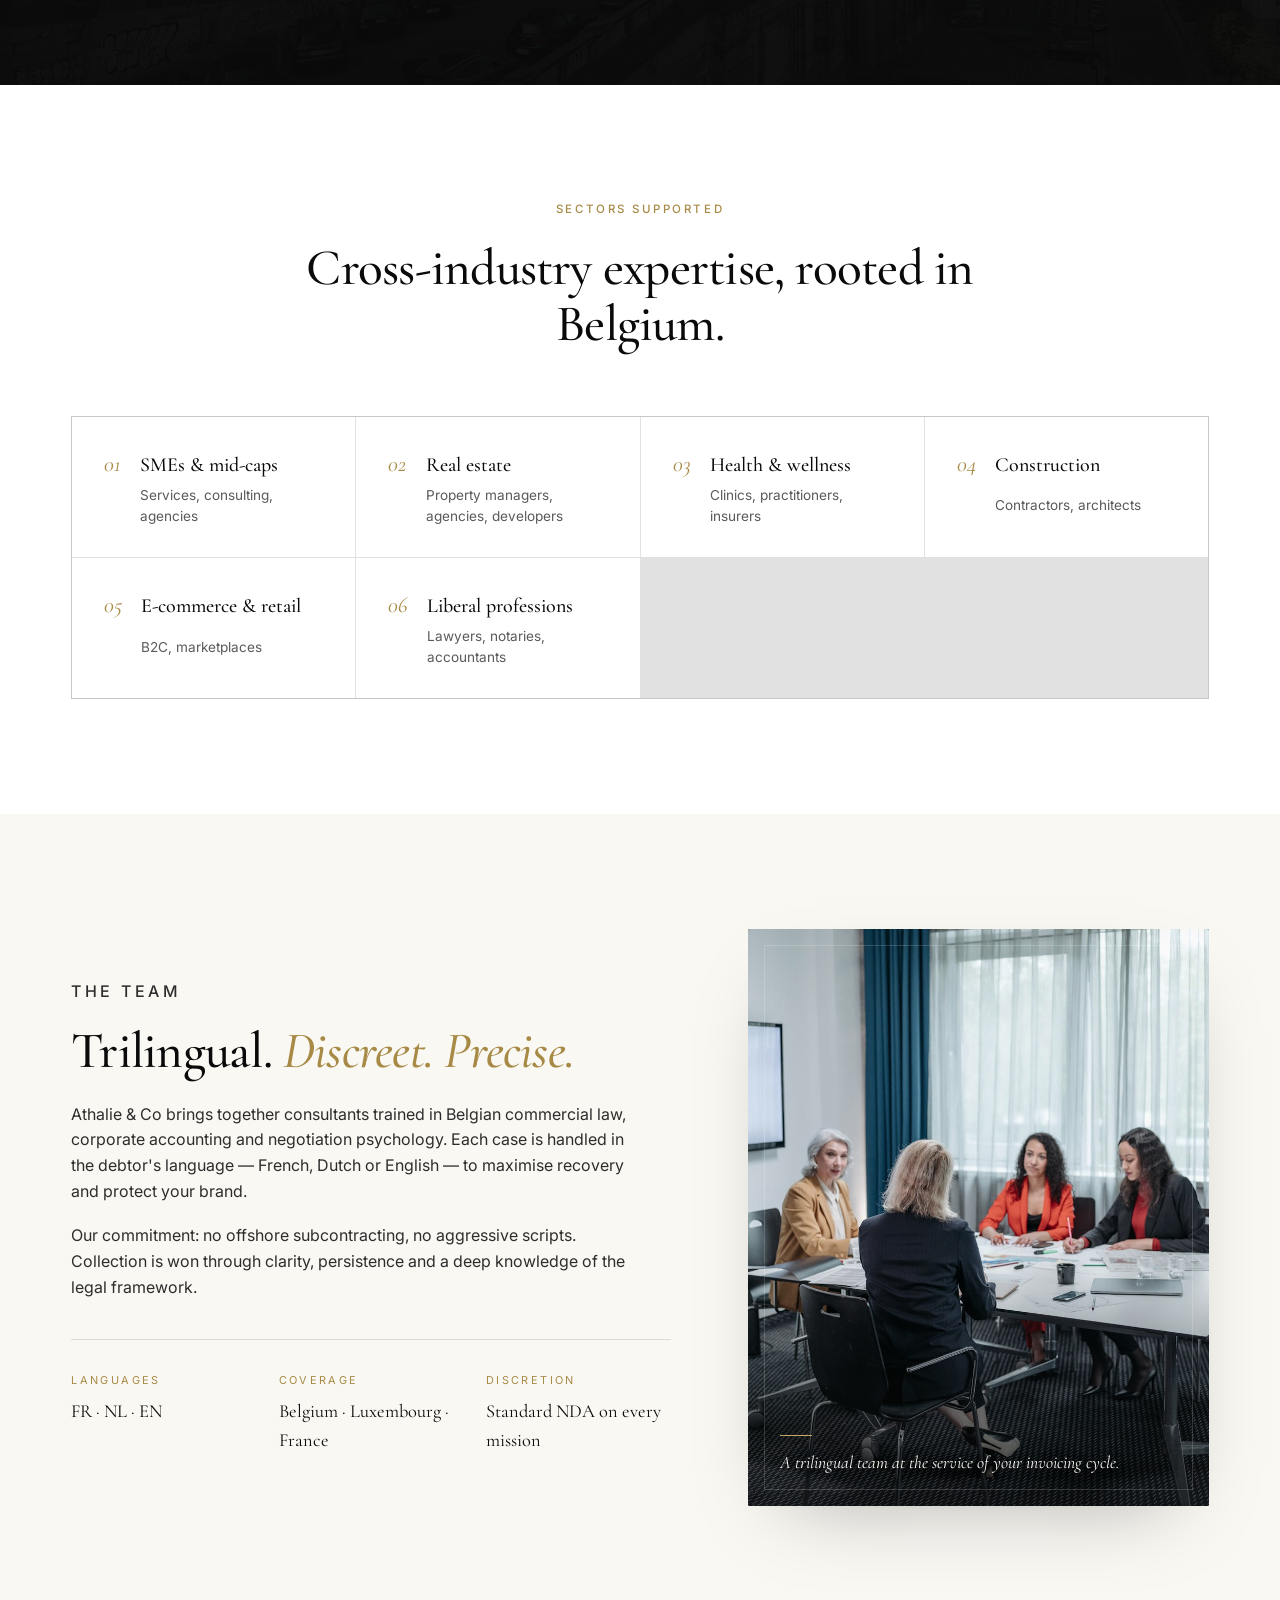
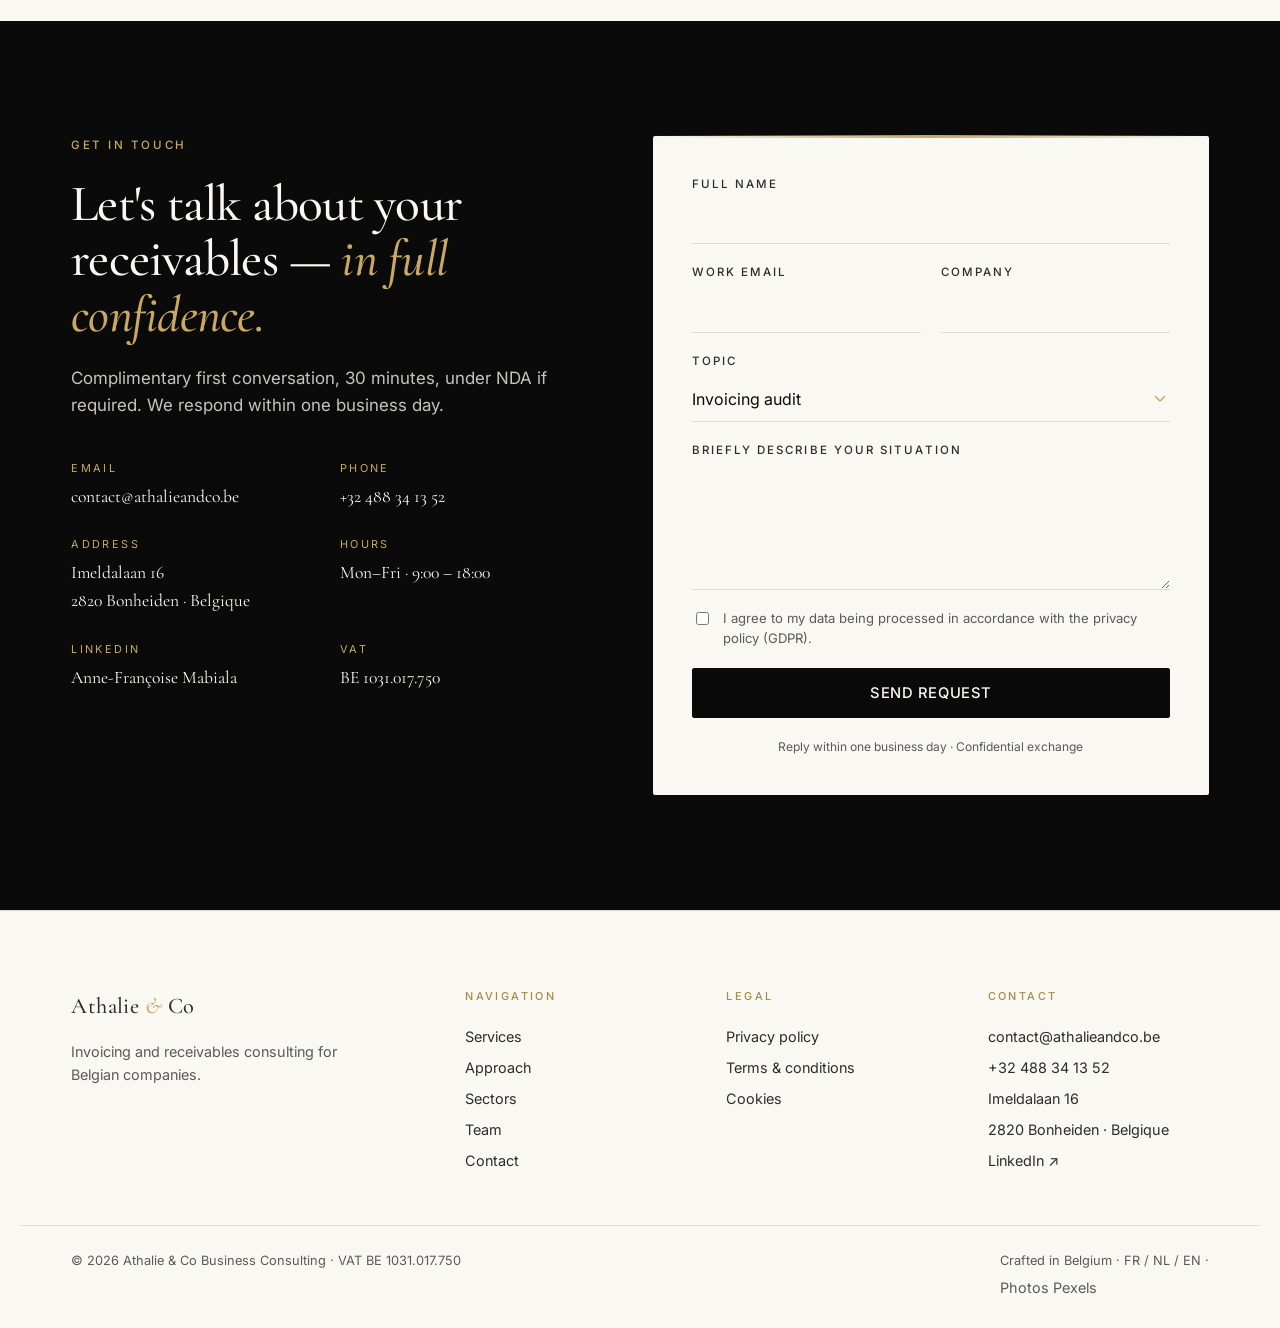
==== commit 03e4ce86: "Add privacy + terms pages and cookie banner privacy.html — RGPD-compliant template: - Responsable du" ====
--- a/index.html
+++ b/index.html
@@ -461,9 +461,9 @@
     </nav>
     <div class="footer__legal">
       <h5 data-i18n="footer.legal">Légal</h5>
-      <a href="#" data-i18n="footer.privacy">Politique de confidentialité</a>
-      <a href="#" data-i18n="footer.terms">Conditions générales</a>
-      <a href="#" data-i18n="footer.cookies">Cookies</a>
+      <a href="privacy.html" data-i18n="footer.privacy">Politique de confidentialité</a>
+      <a href="terms.html" data-i18n="footer.terms">Conditions générales</a>
+      <a href="privacy.html#cookies" data-i18n="footer.cookies">Cookies</a>
     </div>
     <div class="footer__meta">
       <h5 data-i18n="footer.contact">Contact</h5>
@@ -482,5 +482,6 @@
 
 <script src="i18n.js" defer></script>
 <script src="script.js" defer></script>
+<script src="cookie-banner.js" defer></script>
 </body>
 </html>
--- a/styles.css
+++ b/styles.css
@@ -1295,6 +1295,238 @@
 }
 
 /* ============================================================
+   LEGAL PAGES (privacy.html, terms.html)
+   Reading-optimised, single-column, serif headings.
+   ============================================================ */
+
+.legal {
+  background: var(--paper);
+  padding: clamp(2.5rem, 6vw, 5rem) 0 clamp(3rem, 7vw, 6rem);
+}
+.legal__inner {
+  max-width: 760px;
+}
+.legal__head {
+  padding-bottom: 2.2rem;
+  margin-bottom: 2.6rem;
+  border-bottom: 1px solid var(--line);
+}
+.legal__head .display { margin-bottom: 1rem; }
+.legal__meta {
+  margin: 0;
+  font-size: .82rem;
+  color: var(--ink-mute);
+  letter-spacing: 0.04em;
+}
+
+.legal__toc {
+  background: var(--cream);
+  border-left: 2px solid var(--gold);
+  padding: 1.6rem 1.8rem;
+  margin: 0 0 3rem;
+}
+.legal__toc strong {
+  display: block;
+  font-size: .68rem;
+  letter-spacing: 0.28em;
+  text-transform: uppercase;
+  color: var(--gold-deep);
+  font-weight: 500;
+  margin-bottom: 1rem;
+}
+.legal__toc ol {
+  list-style: none;
+  padding: 0;
+  margin: 0;
+  columns: 2;
+  column-gap: 2rem;
+}
+.legal__toc li {
+  padding: .25rem 0;
+  break-inside: avoid;
+}
+.legal__toc a {
+  font-size: .92rem;
+  color: var(--ink-soft);
+  border-bottom: 1px dotted transparent;
+  transition: color var(--t-fast), border-color var(--t-fast);
+}
+.legal__toc a:hover { color: var(--ink); border-color: var(--gold); }
+
+.legal section {
+  margin: 0 0 2.8rem;
+  scroll-margin-top: 100px;
+}
+.legal h2 {
+  font-family: var(--serif);
+  font-weight: 500;
+  font-size: clamp(1.6rem, 2.6vw, 1.95rem);
+  line-height: 1.2;
+  margin: 0 0 1rem;
+  letter-spacing: -.005em;
+}
+.legal h3 {
+  font-family: var(--serif);
+  font-style: italic;
+  font-weight: 500;
+  font-size: 1.2rem;
+  margin: 1.6rem 0 .6rem;
+  color: var(--ink-soft);
+}
+.legal p, .legal li {
+  font-size: 1rem;
+  line-height: 1.7;
+  color: var(--ink-soft);
+}
+.legal p { margin: 0 0 1rem; }
+.legal ul {
+  padding-left: 1.4rem;
+  margin: 0 0 1rem;
+}
+.legal li { margin-bottom: .35rem; }
+.legal a {
+  color: var(--ink);
+  border-bottom: 1px solid var(--gold);
+  transition: color var(--t-fast);
+}
+.legal a:hover { color: var(--gold-deep); }
+.legal code {
+  background: var(--cream-soft);
+  padding: 1px 6px;
+  border-radius: 2px;
+  font-size: .9em;
+  color: var(--ink);
+}
+
+.legal__card {
+  background: var(--cream);
+  padding: 1.2rem 1.4rem;
+  border-left: 2px solid var(--gold);
+  font-size: .95rem;
+  line-height: 1.6;
+}
+
+.legal__table {
+  width: 100%;
+  border-collapse: collapse;
+  margin: .6rem 0 1.4rem;
+  font-size: .9rem;
+}
+.legal__table th,
+.legal__table td {
+  padding: .65rem .8rem;
+  text-align: left;
+  border-bottom: 1px solid var(--line);
+  vertical-align: top;
+}
+.legal__table th {
+  font-weight: 500;
+  font-size: .72rem;
+  letter-spacing: 0.16em;
+  text-transform: uppercase;
+  color: var(--gold-deep);
+  background: var(--cream);
+}
+.legal__table td code { font-size: .82em; }
+
+.legal__bottom {
+  margin-top: 3rem;
+  padding-top: 1.6rem;
+  border-top: 1px solid var(--line);
+  font-size: .9rem;
+  color: var(--ink-mute);
+}
+.legal__bottom p { margin: .5rem 0; }
+
+/* ============================================================
+   COOKIE BANNER
+   Minimal, slides up from bottom-left, dismissible.
+   ============================================================ */
+
+.cookie-banner {
+  position: fixed;
+  z-index: 60;
+  left: clamp(12px, 2vw, 24px);
+  bottom: clamp(12px, 2vw, 24px);
+  right: clamp(12px, 2vw, 24px);
+  max-width: 460px;
+  background: var(--ink);
+  color: var(--cream);
+  border-radius: var(--radius);
+  box-shadow: 0 20px 60px -10px rgba(10,10,10,.45);
+  transform: translateY(calc(100% + 32px));
+  opacity: 0;
+  transition: transform 380ms cubic-bezier(.2,.7,.2,1), opacity 280ms ease;
+  isolation: isolate;
+}
+.cookie-banner::before {
+  content: '';
+  position: absolute;
+  top: 0; left: 0; right: 0;
+  height: 2px;
+  background: linear-gradient(90deg, transparent, var(--gold), transparent);
+  border-radius: var(--radius) var(--radius) 0 0;
+}
+.cookie-banner--in {
+  transform: translateY(0);
+  opacity: 1;
+}
+.cookie-banner__inner {
+  padding: 1.1rem 1.3rem 1.2rem;
+  display: flex;
+  align-items: flex-start;
+  gap: 1rem;
+}
+.cookie-banner__copy { flex: 1; min-width: 0; }
+.cookie-banner__copy strong {
+  display: block;
+  font-size: .68rem;
+  letter-spacing: 0.22em;
+  text-transform: uppercase;
+  color: var(--gold);
+  font-weight: 500;
+  margin-bottom: .35rem;
+}
+.cookie-banner__copy p {
+  margin: 0;
+  font-size: .82rem;
+  line-height: 1.5;
+  color: rgba(250,248,243,.84);
+}
+.cookie-banner__copy a {
+  color: var(--gold);
+  border-bottom: 1px solid rgba(201,169,97,.4);
+  transition: border-color var(--t-fast);
+}
+.cookie-banner__copy a:hover { border-color: var(--gold); }
+.cookie-banner__cta {
+  flex-shrink: 0;
+  font: 500 .72rem var(--sans);
+  letter-spacing: 0.14em;
+  text-transform: uppercase;
+  background: var(--gold);
+  color: var(--ink);
+  border: 0;
+  padding: .65rem 1.05rem;
+  border-radius: var(--radius);
+  cursor: pointer;
+  min-height: 40px;
+  transition: background var(--t-fast);
+}
+.cookie-banner__cta:hover { background: var(--cream); }
+
+@media (max-width: 520px) {
+  .cookie-banner__inner { flex-direction: column; gap: .8rem; padding: 1rem 1.1rem; }
+  .cookie-banner__cta { width: 100%; min-height: 44px; }
+}
+
+/* Responsive legal pages */
+@media (max-width: 640px) {
+  .legal__toc ol { columns: 1; }
+  .legal__table { font-size: .82rem; display: block; overflow-x: auto; }
+}
+
+/* ============================================================
    REVEAL ANIMATIONS
    ============================================================ */
 .reveal {
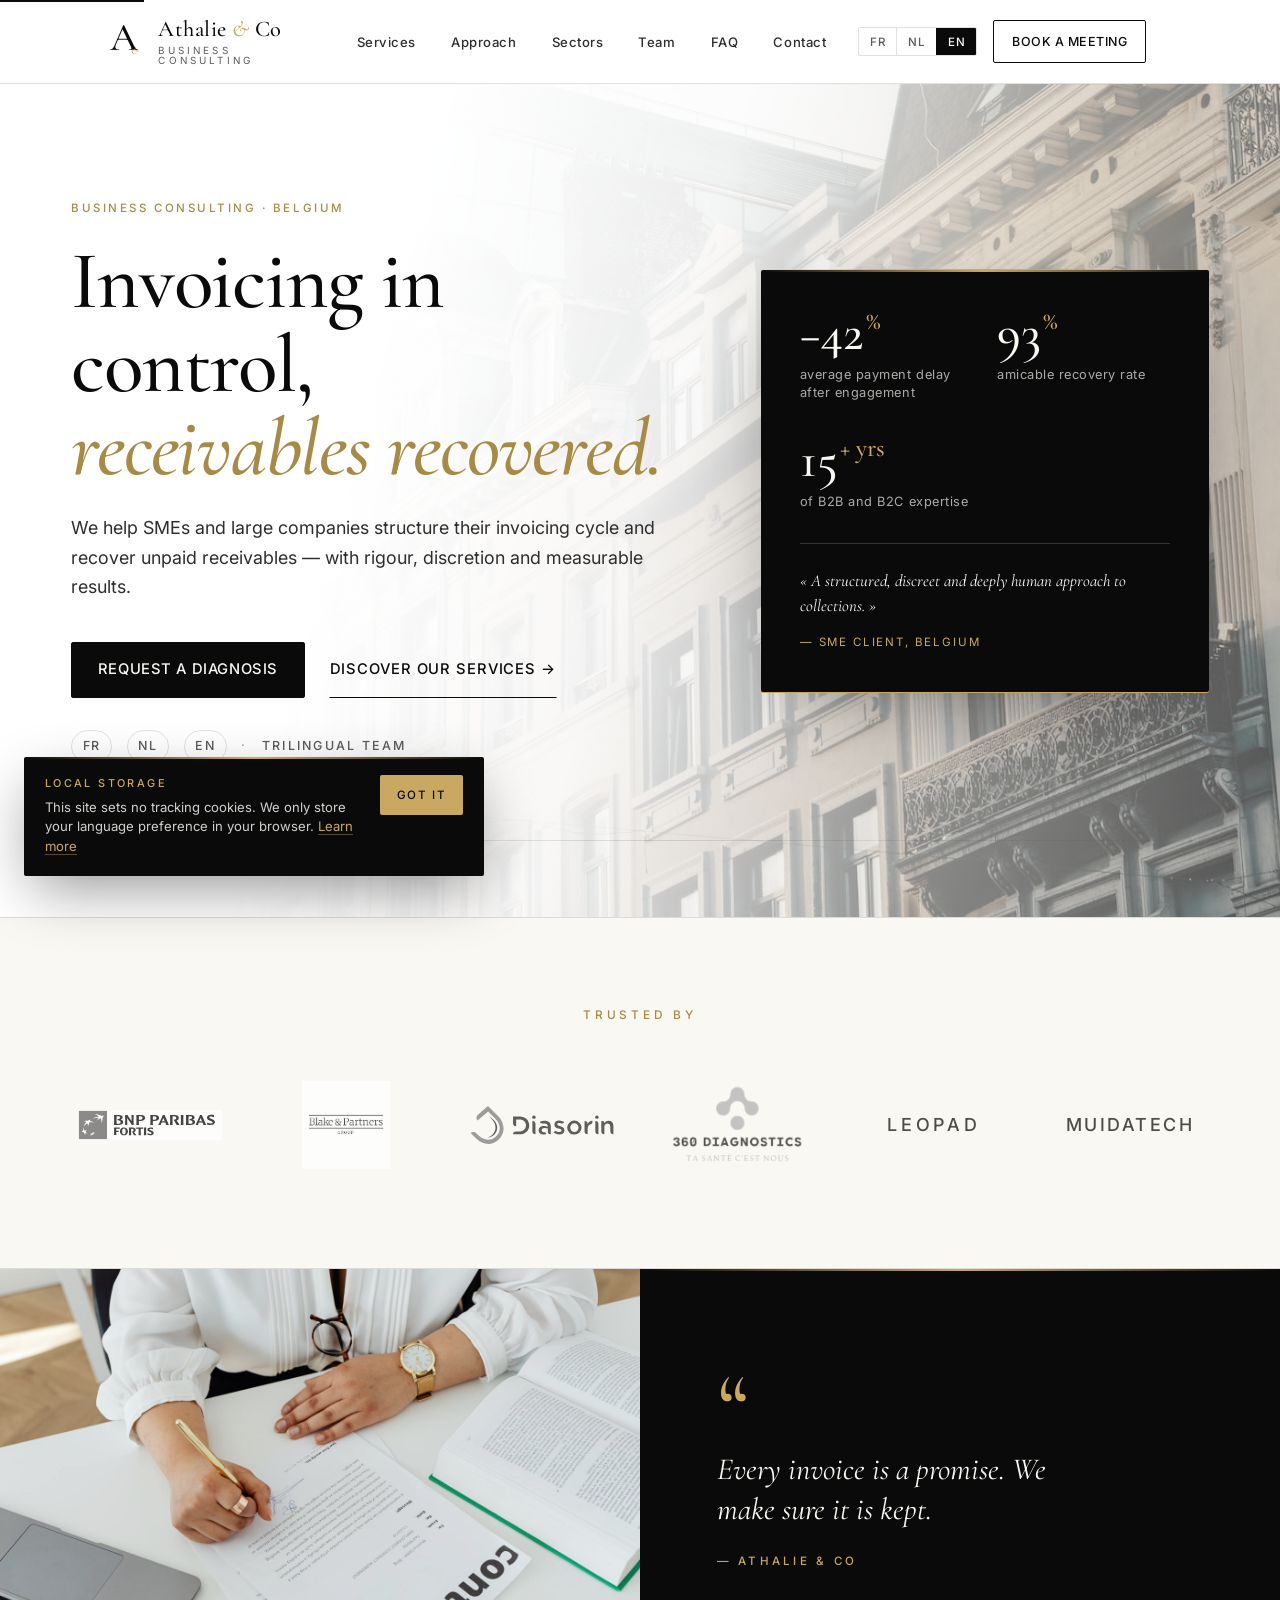
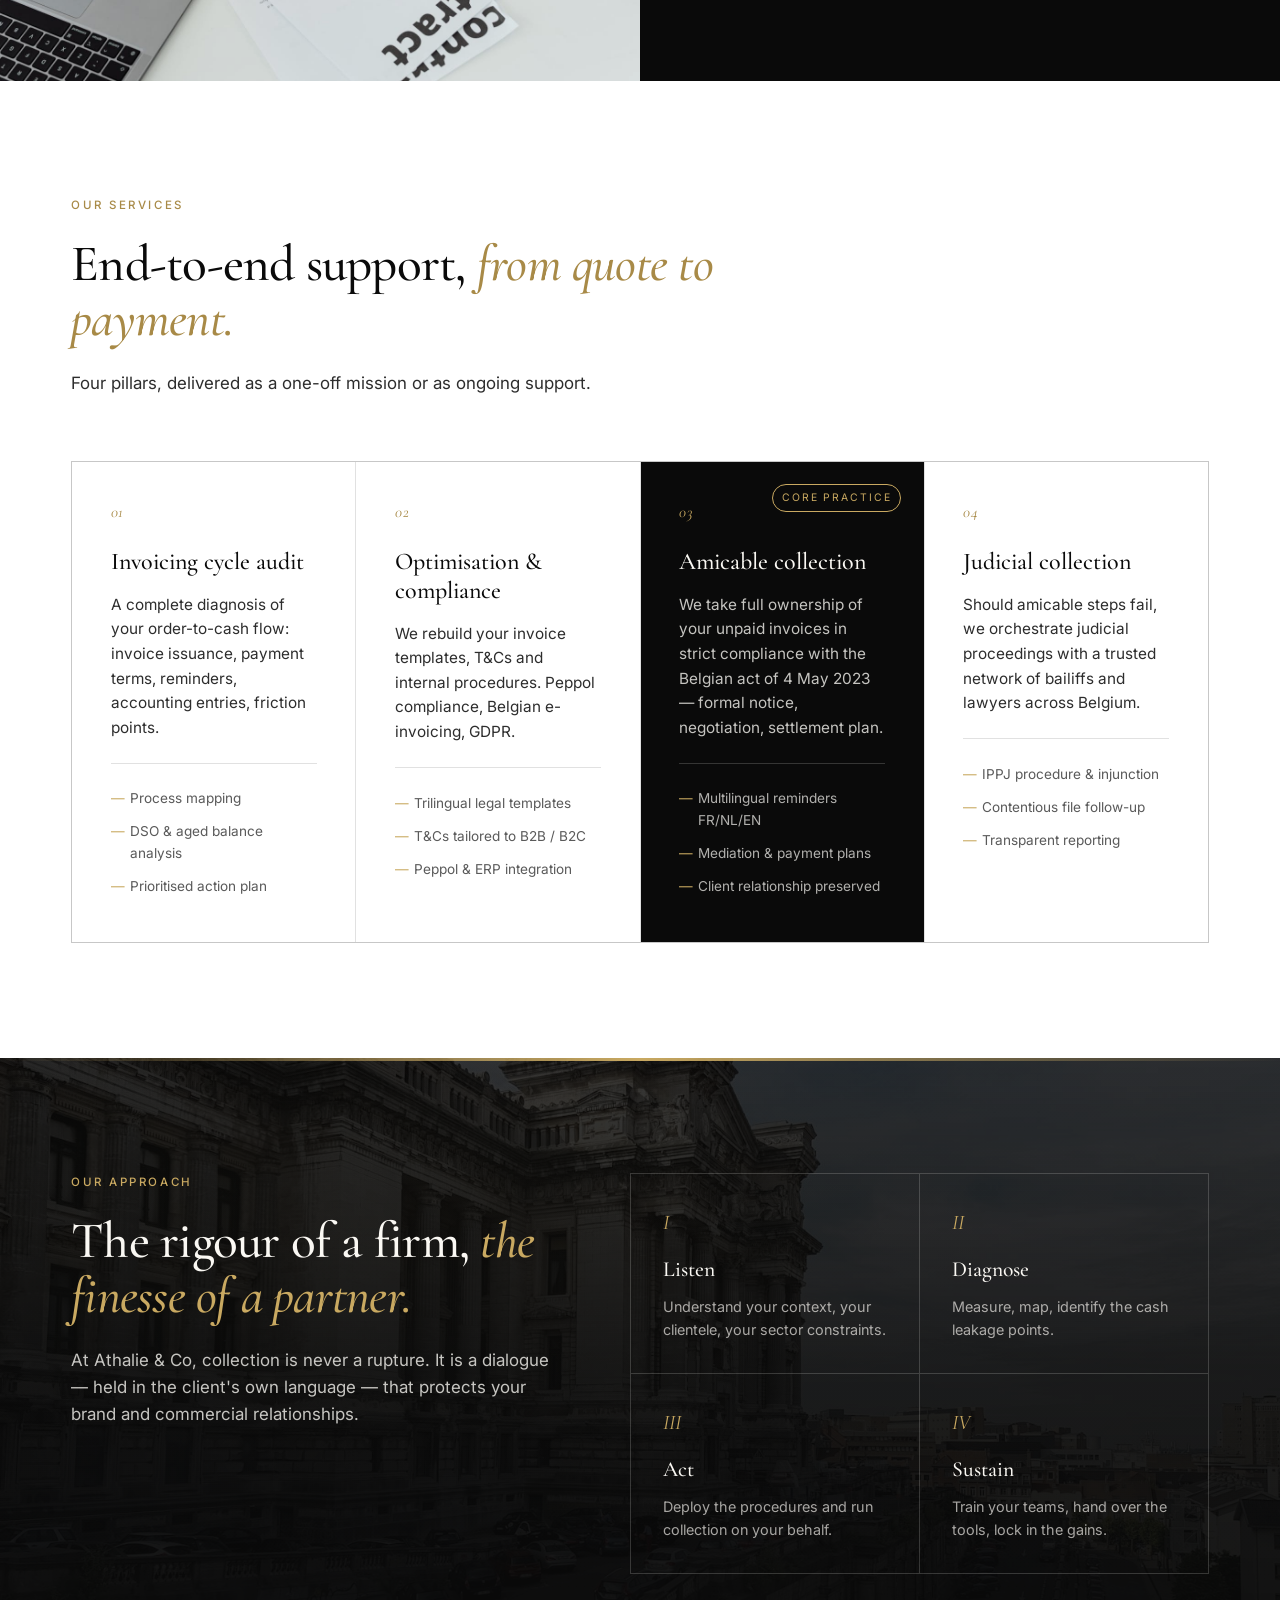
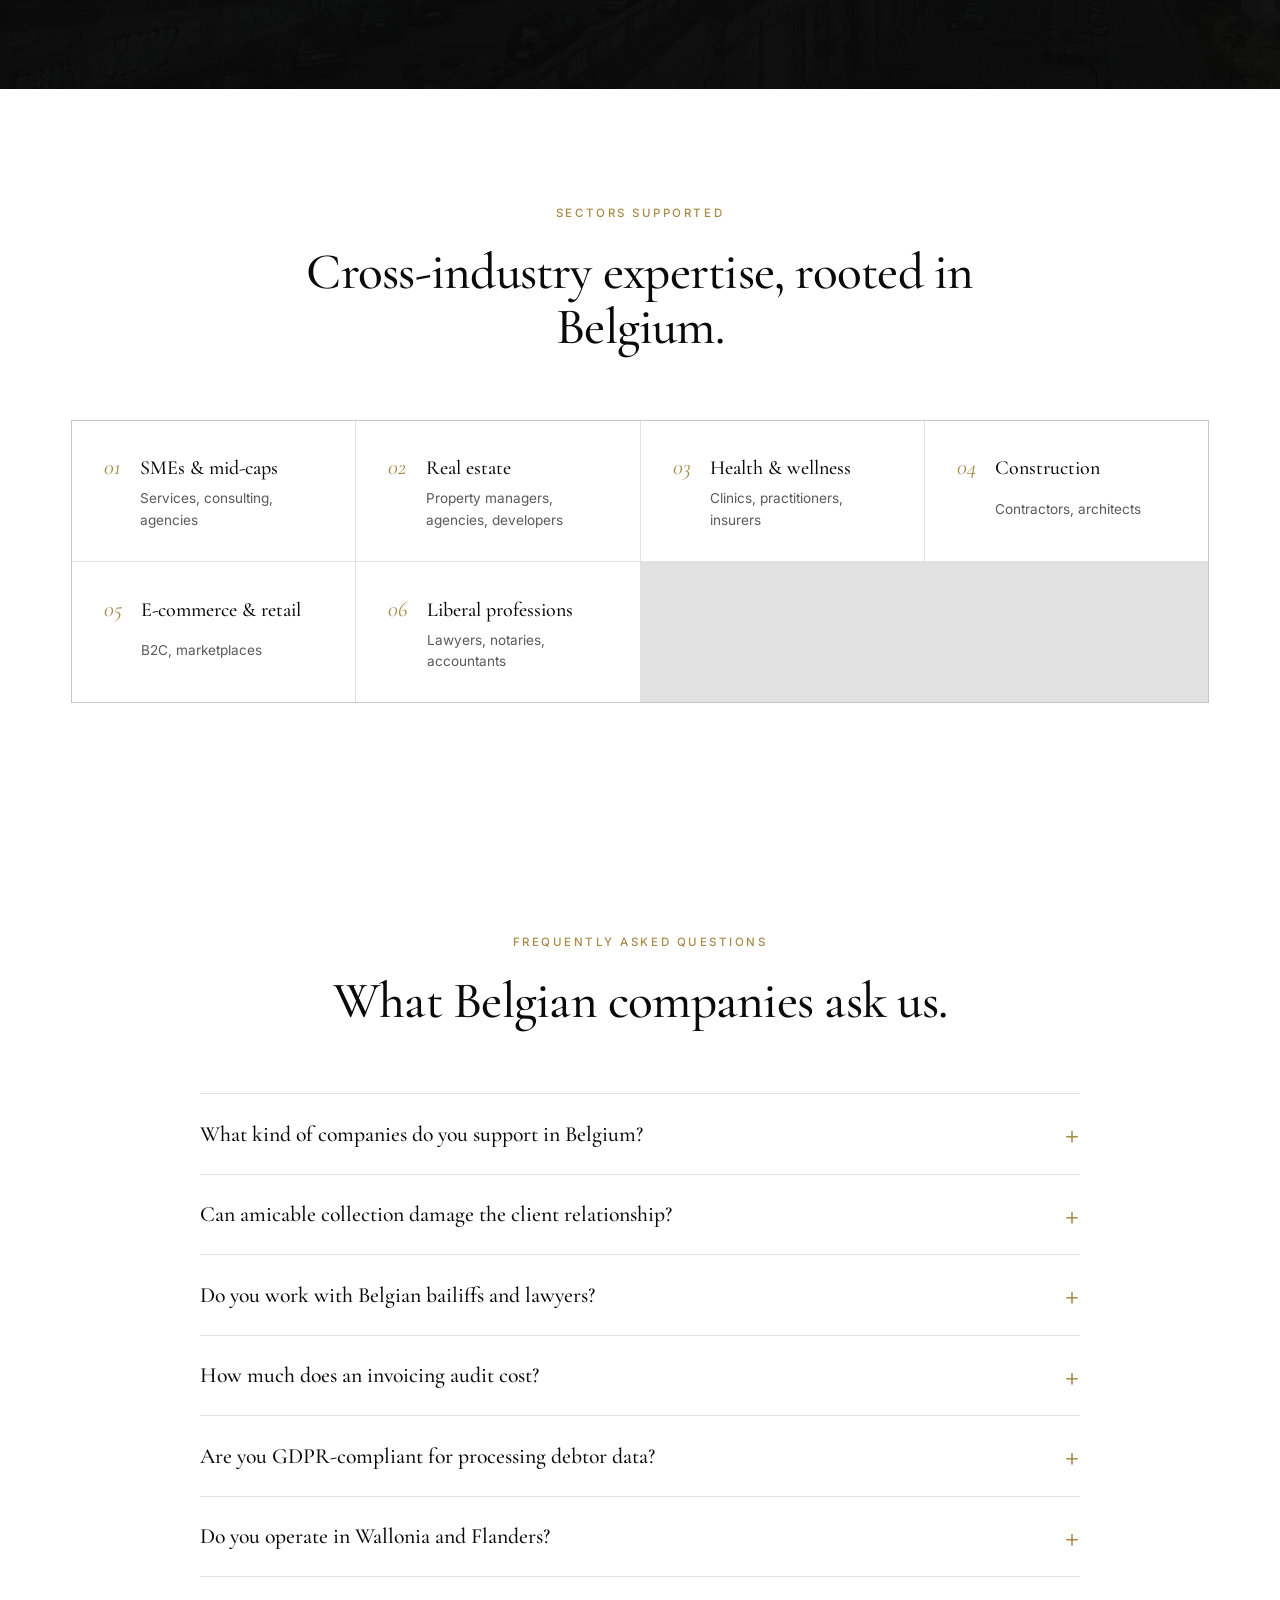
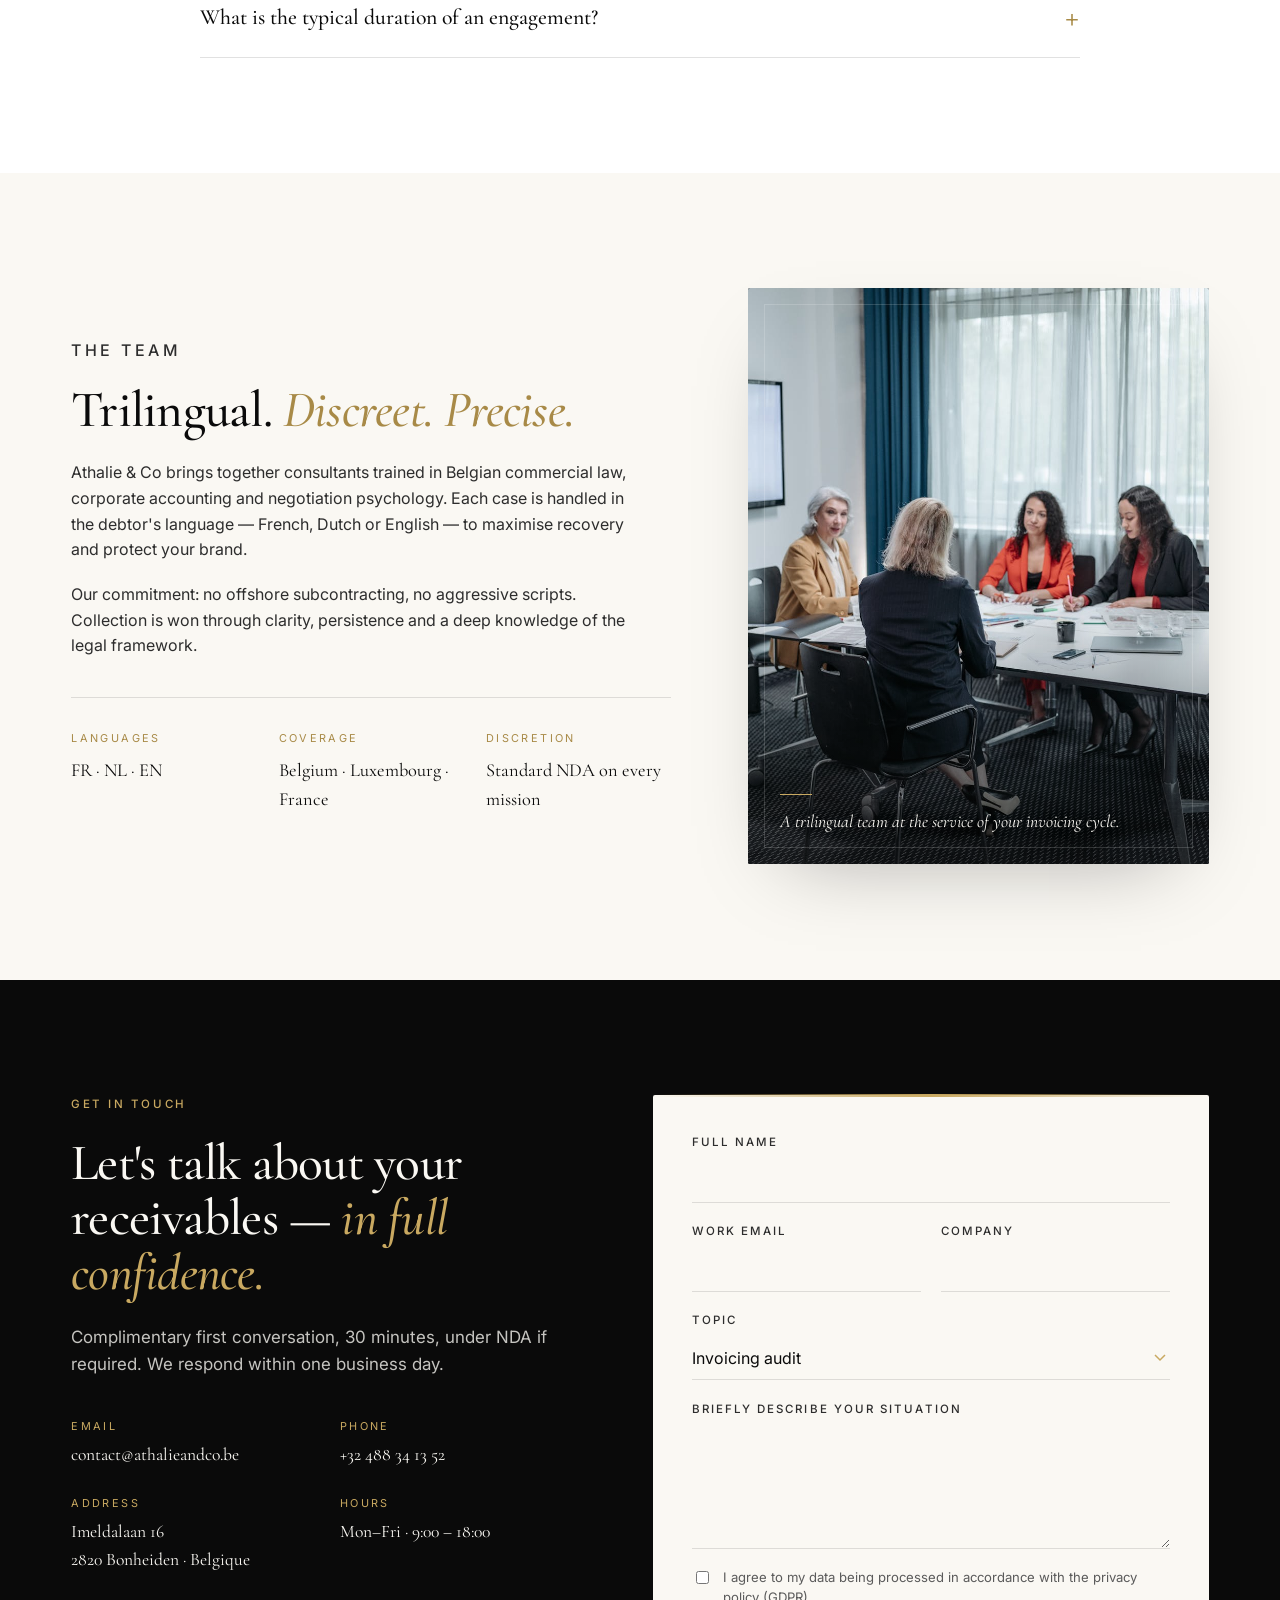
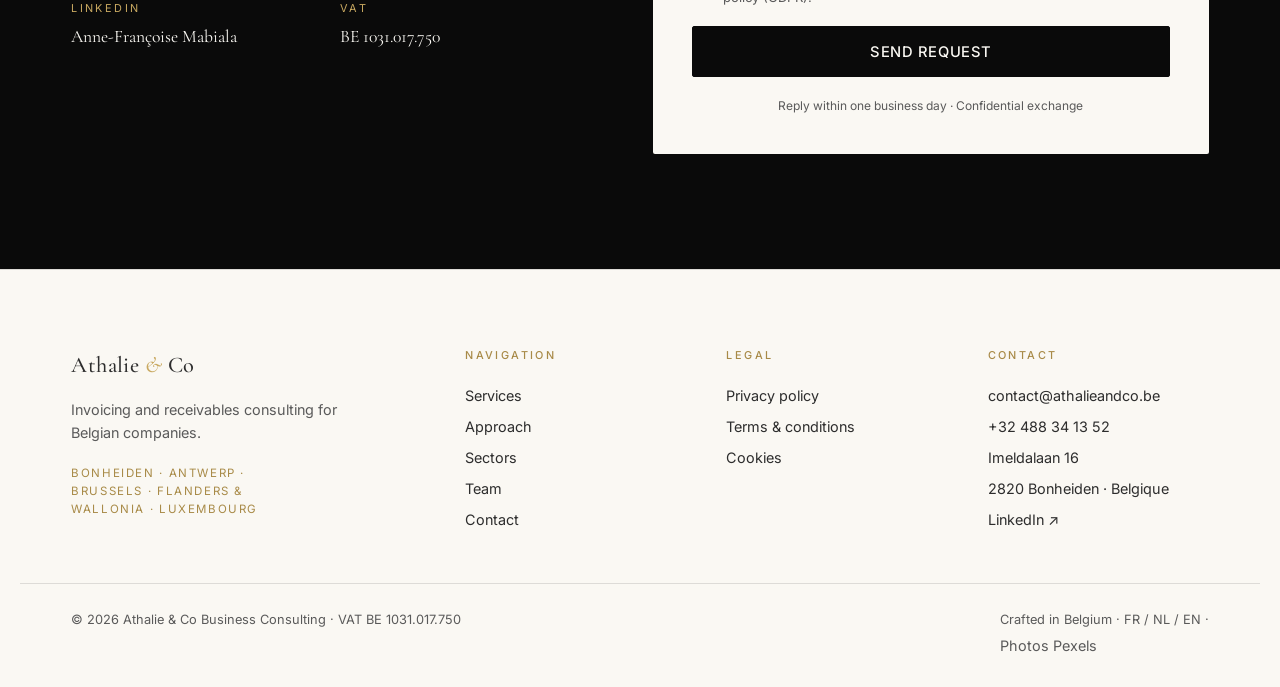
==== commit e501cf4c: "Full Belgian local SEO optimisation Schema.org (rich): - LocalBusiness + ProfessionalService combine" ====
--- a/index.html
+++ b/index.html
@@ -9,13 +9,28 @@
   <meta name="robots" content="index,follow">
   <meta name="author" content="Athalie & Co Business Consulting">
 
-  <meta property="og:title" content="Athalie & Co — Business Consulting">
-  <meta property="og:description" content="Conseil en facturation et recouvrement de créances pour entreprises. Bonheiden · Belgique.">
+  <meta property="og:title" content="Athalie & Co — Conseil en facturation et recouvrement · Belgique">
+  <meta property="og:description" content="Cabinet trilingue (FR/NL/EN) en conseil en facturation et recouvrement de créances pour entreprises belges. Bonheiden, Anvers, Bruxelles, Wallonie & Flandre.">
   <meta property="og:type" content="website">
   <meta property="og:url" content="https://athalieandco.be">
+  <meta property="og:site_name" content="Athalie & Co Business Consulting">
+  <meta property="og:image" content="https://athalieandco.be/assets/images/team.jpg">
+  <meta property="og:image:width" content="900">
+  <meta property="og:image:height" content="1300">
+  <meta property="og:image:alt" content="L'équipe Athalie & Co en réunion stratégique">
   <meta property="og:locale" content="fr_BE">
   <meta property="og:locale:alternate" content="nl_BE">
   <meta property="og:locale:alternate" content="en_GB">
+
+  <meta name="twitter:card" content="summary_large_image">
+  <meta name="twitter:title" content="Athalie & Co — Business Consulting · Belgique">
+  <meta name="twitter:description" content="Conseil en facturation et recouvrement de créances pour entreprises belges. Équipe trilingue FR / NL / EN.">
+  <meta name="twitter:image" content="https://athalieandco.be/assets/images/team.jpg">
+
+  <meta name="geo.region" content="BE-VAN">
+  <meta name="geo.placename" content="Bonheiden">
+  <meta name="geo.position" content="51.0089;4.5694">
+  <meta name="ICBM" content="51.0089, 4.5694">
 
   <link rel="icon" type="image/svg+xml" href="assets/favicon.svg">
   <link rel="alternate" hreflang="fr-be" href="./">
@@ -27,34 +42,140 @@
   <link rel="preconnect" href="https://fonts.gstatic.com" crossorigin>
   <link href="https://fonts.googleapis.com/css2?family=Cormorant+Garamond:ital,wght@0,400;0,500;0,600;1,400;1,500&family=Inter:wght@300;400;500;600&display=swap" rel="stylesheet">
 
+  <link rel="preload" as="image" href="assets/images/brussels.jpg" fetchpriority="high">
+  <link rel="manifest" href="manifest.webmanifest">
   <link rel="stylesheet" href="styles.css">
 
   <script type="application/ld+json">
   {
     "@context": "https://schema.org",
-    "@type": "ProfessionalService",
+    "@type": ["LocalBusiness", "ProfessionalService"],
+    "@id": "https://athalieandco.be/#business",
     "name": "Athalie & Co Business Consulting",
-    "description": "Conseil en facturation et recouvrement de créances pour entreprises en Belgique.",
+    "alternateName": "Athalie & Co",
+    "description": "Cabinet de conseil en facturation et recouvrement de créances pour entreprises en Belgique. Équipe trilingue FR / NL / EN. Bonheiden, Anvers, Bruxelles, Flandre & Wallonie.",
     "url": "https://athalieandco.be",
     "logo": "https://athalieandco.be/assets/logo.png",
+    "image": "https://athalieandco.be/assets/images/team.jpg",
     "telephone": "+32488341352",
     "email": "contact@athalieandco.be",
+    "priceRange": "€€",
+    "currenciesAccepted": "EUR",
+    "paymentAccepted": "Virement bancaire, SEPA",
+    "vatID": "BE1031017750",
     "address": {
       "@type": "PostalAddress",
       "streetAddress": "Imeldalaan 16",
       "postalCode": "2820",
       "addressLocality": "Bonheiden",
+      "addressRegion": "Antwerpen",
       "addressCountry": "BE"
     },
-    "vatID": "BE1031017750",
-    "areaServed": { "@type": "Country", "name": "Belgium" },
+    "geo": {
+      "@type": "GeoCoordinates",
+      "latitude": 51.0089,
+      "longitude": 4.5694
+    },
+    "openingHoursSpecification": [{
+      "@type": "OpeningHoursSpecification",
+      "dayOfWeek": ["Monday","Tuesday","Wednesday","Thursday","Friday"],
+      "opens": "09:00",
+      "closes": "18:00"
+    }],
+    "areaServed": [
+      { "@type": "Country", "name": "Belgium" },
+      { "@type": "AdministrativeArea", "name": "Région de Bruxelles-Capitale" },
+      { "@type": "AdministrativeArea", "name": "Vlaanderen" },
+      { "@type": "AdministrativeArea", "name": "Wallonie" },
+      { "@type": "AdministrativeArea", "name": "Antwerpen" },
+      { "@type": "AdministrativeArea", "name": "Vlaams-Brabant" },
+      { "@type": "AdministrativeArea", "name": "Brabant Wallon" },
+      { "@type": "Country", "name": "Luxembourg" }
+    ],
+    "knowsLanguage": ["fr-BE", "nl-BE", "en"],
     "availableLanguage": ["fr", "nl", "en"],
     "founder": {
       "@type": "Person",
       "name": "Anne-Françoise Mabiala",
+      "jobTitle": "Founder",
       "sameAs": "https://www.linkedin.com/in/anne-françoise-mabiala/"
     },
+    "hasOfferCatalog": {
+      "@type": "OfferCatalog",
+      "name": "Services",
+      "itemListElement": [
+        { "@type": "Offer", "itemOffered": { "@type": "Service", "name": "Audit du cycle de facturation", "serviceType": "Audit comptable" } },
+        { "@type": "Offer", "itemOffered": { "@type": "Service", "name": "Optimisation et mise en conformité Peppol", "serviceType": "Conseil" } },
+        { "@type": "Offer", "itemOffered": { "@type": "Service", "name": "Recouvrement amiable de créances", "serviceType": "Recouvrement" } },
+        { "@type": "Offer", "itemOffered": { "@type": "Service", "name": "Recouvrement judiciaire", "serviceType": "Recouvrement contentieux" } }
+      ]
+    },
     "sameAs": ["https://www.linkedin.com/in/anne-françoise-mabiala/"]
+  }
+  </script>
+
+  <script type="application/ld+json">
+  {
+    "@context": "https://schema.org",
+    "@type": "FAQPage",
+    "mainEntity": [
+      {
+        "@type": "Question",
+        "name": "Quels types d'entreprises accompagnez-vous en Belgique ?",
+        "acceptedAnswer": {
+          "@type": "Answer",
+          "text": "Nous accompagnons les PME, ETI et grandes entreprises actives en Belgique — services, immobilier, santé, construction, e-commerce et professions libérales. Notre couverture est nationale, avec une présence renforcée en Flandre (Anvers, Vlaams-Brabant) et en Région bruxelloise."
+        }
+      },
+      {
+        "@type": "Question",
+        "name": "Le recouvrement amiable peut-il endommager la relation client ?",
+        "acceptedAnswer": {
+          "@type": "Answer",
+          "text": "Non. Notre méthode repose sur le dialogue dans la langue du débiteur (FR / NL / EN), le respect strict de la loi belge du 4 mai 2023 et la médiation par plan d'apurement. Plus de 90 % des dossiers se résolvent à l'amiable sans rupture commerciale."
+        }
+      },
+      {
+        "@type": "Question",
+        "name": "Travaillez-vous avec des huissiers et avocats belges ?",
+        "acceptedAnswer": {
+          "@type": "Answer",
+          "text": "Oui. En cas d'échec amiable, nous orchestrons la procédure judiciaire en collaboration avec un réseau d'huissiers de justice et d'avocats partenaires sur l'ensemble du territoire belge."
+        }
+      },
+      {
+        "@type": "Question",
+        "name": "Combien coûte un audit de facturation ?",
+        "acceptedAnswer": {
+          "@type": "Answer",
+          "text": "Chaque mission fait l'objet d'un devis personnalisé en fonction de la taille de l'entreprise et de la complexité du cycle order-to-cash. Le premier échange de diagnostic (30 min) est offert. Nos honoraires peuvent être forfaitaires, au temps passé ou au résultat pour le recouvrement amiable."
+        }
+      },
+      {
+        "@type": "Question",
+        "name": "Êtes-vous conformes RGPD pour le traitement des données débiteurs ?",
+        "acceptedAnswer": {
+          "@type": "Answer",
+          "text": "Oui. Un accord de sous-traitance RGPD (article 28) est signé pour chaque mission impliquant un transfert de données débiteurs. Toutes les données sont traitées exclusivement dans l'UE et conformément à la loi belge du 30 juillet 2018."
+        }
+      },
+      {
+        "@type": "Question",
+        "name": "Intervenez-vous en Wallonie et en Flandre ?",
+        "acceptedAnswer": {
+          "@type": "Answer",
+          "text": "Oui, sur l'ensemble de la Belgique — Flandre, Wallonie, Région de Bruxelles-Capitale — ainsi qu'au Luxembourg et en France. Notre équipe trilingue traite chaque dossier dans la langue du client final."
+        }
+      },
+      {
+        "@type": "Question",
+        "name": "Quelle est la durée typique d'une mission ?",
+        "acceptedAnswer": {
+          "@type": "Answer",
+          "text": "Un audit de facturation prend 2 à 4 semaines. Une mission de recouvrement amiable se déroule sur 6 à 12 semaines. Les accompagnements récurrents (poste client, formation) sont sur 3 à 12 mois."
+        }
+      }
+    ]
   }
   </script>
 </head>
@@ -81,6 +202,7 @@
         <li><a href="#approche" data-i18n="nav.approach">Approche</a></li>
         <li><a href="#secteurs" data-i18n="nav.sectors">Secteurs</a></li>
         <li><a href="#equipe" data-i18n="nav.team">Équipe</a></li>
+        <li><a href="#faq" data-i18n="nav.faq">FAQ</a></li>
         <li><a href="#contact" data-i18n="nav.contact">Contact</a></li>
       </ul>
     </nav>
@@ -323,6 +445,63 @@
         <li><span>05</span><strong data-i18n="sec5">E-commerce &amp; retail</strong><em data-i18n="sec5d">B2C, marketplaces</em></li>
         <li><span>06</span><strong data-i18n="sec6">Professions libérales</strong><em data-i18n="sec6d">Avocats, notaires, comptables</em></li>
       </ul>
+    </div>
+  </section>
+
+  <!-- FAQ -->
+  <section class="section" id="faq">
+    <div class="container">
+      <header class="section__head section__head--center">
+        <p class="eyebrow" data-i18n="faq.eyebrow">Questions fréquentes</p>
+        <h2 class="display display--sm">
+          <span data-i18n="faq.title">Ce que les entreprises belges nous demandent.</span>
+        </h2>
+      </header>
+
+      <ol class="faq">
+        <li class="faq__item">
+          <details>
+            <summary><span data-i18n="faq.q1">Quels types d'entreprises accompagnez-vous en Belgique ?</span></summary>
+            <p data-i18n="faq.a1">Nous accompagnons les PME, ETI et grandes entreprises actives en Belgique — services, immobilier, santé, construction, e-commerce et professions libérales. Notre couverture est nationale, avec une présence renforcée en Flandre (Anvers, Vlaams-Brabant) et en Région bruxelloise.</p>
+          </details>
+        </li>
+        <li class="faq__item">
+          <details>
+            <summary><span data-i18n="faq.q2">Le recouvrement amiable peut-il endommager la relation client ?</span></summary>
+            <p data-i18n="faq.a2">Non. Notre méthode repose sur le dialogue dans la langue du débiteur (FR / NL / EN), le respect strict de la loi belge du 4 mai 2023 et la médiation par plan d'apurement. Plus de 90 % des dossiers se résolvent à l'amiable sans rupture commerciale.</p>
+          </details>
+        </li>
+        <li class="faq__item">
+          <details>
+            <summary><span data-i18n="faq.q3">Travaillez-vous avec des huissiers et avocats belges ?</span></summary>
+            <p data-i18n="faq.a3">Oui. En cas d'échec amiable, nous orchestrons la procédure judiciaire en collaboration avec un réseau d'huissiers de justice et d'avocats partenaires sur l'ensemble du territoire belge.</p>
+          </details>
+        </li>
+        <li class="faq__item">
+          <details>
+            <summary><span data-i18n="faq.q4">Combien coûte un audit de facturation ?</span></summary>
+            <p data-i18n="faq.a4">Chaque mission fait l'objet d'un devis personnalisé. Le premier échange de diagnostic (30 min) est offert. Nos honoraires peuvent être forfaitaires, au temps passé ou au résultat pour le recouvrement amiable.</p>
+          </details>
+        </li>
+        <li class="faq__item">
+          <details>
+            <summary><span data-i18n="faq.q5">Êtes-vous conformes RGPD pour le traitement des données débiteurs ?</span></summary>
+            <p data-i18n="faq.a5">Oui. Un accord de sous-traitance RGPD (article 28) est signé pour chaque mission impliquant un transfert de données débiteurs. Toutes les données sont traitées exclusivement dans l'UE et conformément à la loi belge du 30 juillet 2018.</p>
+          </details>
+        </li>
+        <li class="faq__item">
+          <details>
+            <summary><span data-i18n="faq.q6">Intervenez-vous en Wallonie et en Flandre ?</span></summary>
+            <p data-i18n="faq.a6">Oui, sur l'ensemble de la Belgique — Flandre, Wallonie, Région de Bruxelles-Capitale — ainsi qu'au Luxembourg et en France. Notre équipe trilingue traite chaque dossier dans la langue du client final.</p>
+          </details>
+        </li>
+        <li class="faq__item">
+          <details>
+            <summary><span data-i18n="faq.q7">Quelle est la durée typique d'une mission ?</span></summary>
+            <p data-i18n="faq.a7">Un audit de facturation prend 2 à 4 semaines. Une mission de recouvrement amiable se déroule sur 6 à 12 semaines. Les accompagnements récurrents (poste client, formation) sont sur 3 à 12 mois.</p>
+          </details>
+        </li>
+      </ol>
     </div>
   </section>
 
@@ -450,6 +629,7 @@
     <div class="footer__brand">
       <span class="brand__name">Athalie <span class="brand__amp-inline">&amp;</span> Co</span>
       <p data-i18n="footer.tag">Conseil en facturation et recouvrement de créances pour les entreprises belges.</p>
+      <p class="footer__geo" data-i18n="footer.geo">Bonheiden · Anvers · Bruxelles · Flandre &amp; Wallonie · Luxembourg</p>
     </div>
     <nav class="footer__nav" aria-label="Footer">
       <h5 data-i18n="footer.nav">Navigation</h5>
--- a/styles.css
+++ b/styles.css
@@ -833,6 +833,70 @@
 }
 
 /* ============================================================
+   FAQ
+   Editorial accordion — native <details> for accessibility.
+   ============================================================ */
+
+.faq {
+  list-style: none;
+  padding: 0;
+  margin: 0 auto;
+  max-width: 880px;
+  border-top: 1px solid var(--line);
+}
+.faq__item { border-bottom: 1px solid var(--line); }
+
+.faq details {
+  position: relative;
+}
+.faq summary {
+  display: flex;
+  align-items: flex-start;
+  justify-content: space-between;
+  gap: 1.5rem;
+  padding: 1.6rem 0;
+  cursor: pointer;
+  list-style: none;
+  font-family: var(--serif);
+  font-size: clamp(1.15rem, 1.7vw, 1.4rem);
+  font-weight: 500;
+  line-height: 1.3;
+  color: var(--ink);
+  transition: color var(--t-fast);
+}
+.faq summary::-webkit-details-marker { display: none; }
+.faq summary::after {
+  content: '+';
+  flex-shrink: 0;
+  font-family: var(--sans);
+  font-size: 1.6rem;
+  font-weight: 300;
+  color: var(--gold-deep);
+  line-height: 1;
+  margin-top: .1em;
+  transition: transform var(--t);
+}
+.faq details[open] summary::after { transform: rotate(45deg); }
+.faq summary:hover { color: var(--gold-deep); }
+.faq details p {
+  margin: 0 0 1.8rem;
+  font-size: 1rem;
+  line-height: 1.7;
+  color: var(--ink-soft);
+  max-width: 70ch;
+  animation: faq-in 360ms cubic-bezier(.2,.7,.2,1);
+}
+@keyframes faq-in {
+  from { opacity: 0; transform: translateY(-4px); }
+  to   { opacity: 1; transform: none; }
+}
+
+@media (max-width: 640px) {
+  .faq summary { font-size: 1.05rem; padding: 1.2rem 0; gap: 1rem; }
+  .faq details p { font-size: .95rem; margin-bottom: 1.4rem; }
+}
+
+/* ============================================================
    TEAM / ABOUT
    ============================================================ */
 
@@ -1045,6 +1109,13 @@
   max-width: 32ch;
   margin: 1rem 0 0;
   color: var(--ink-mute);
+}
+.footer__geo {
+  font-size: .72rem !important;
+  letter-spacing: 0.14em;
+  text-transform: uppercase;
+  color: var(--gold-deep) !important;
+  margin-top: 1.2rem !important;
 }
 .site-footer h5 {
   font-size: .68rem;
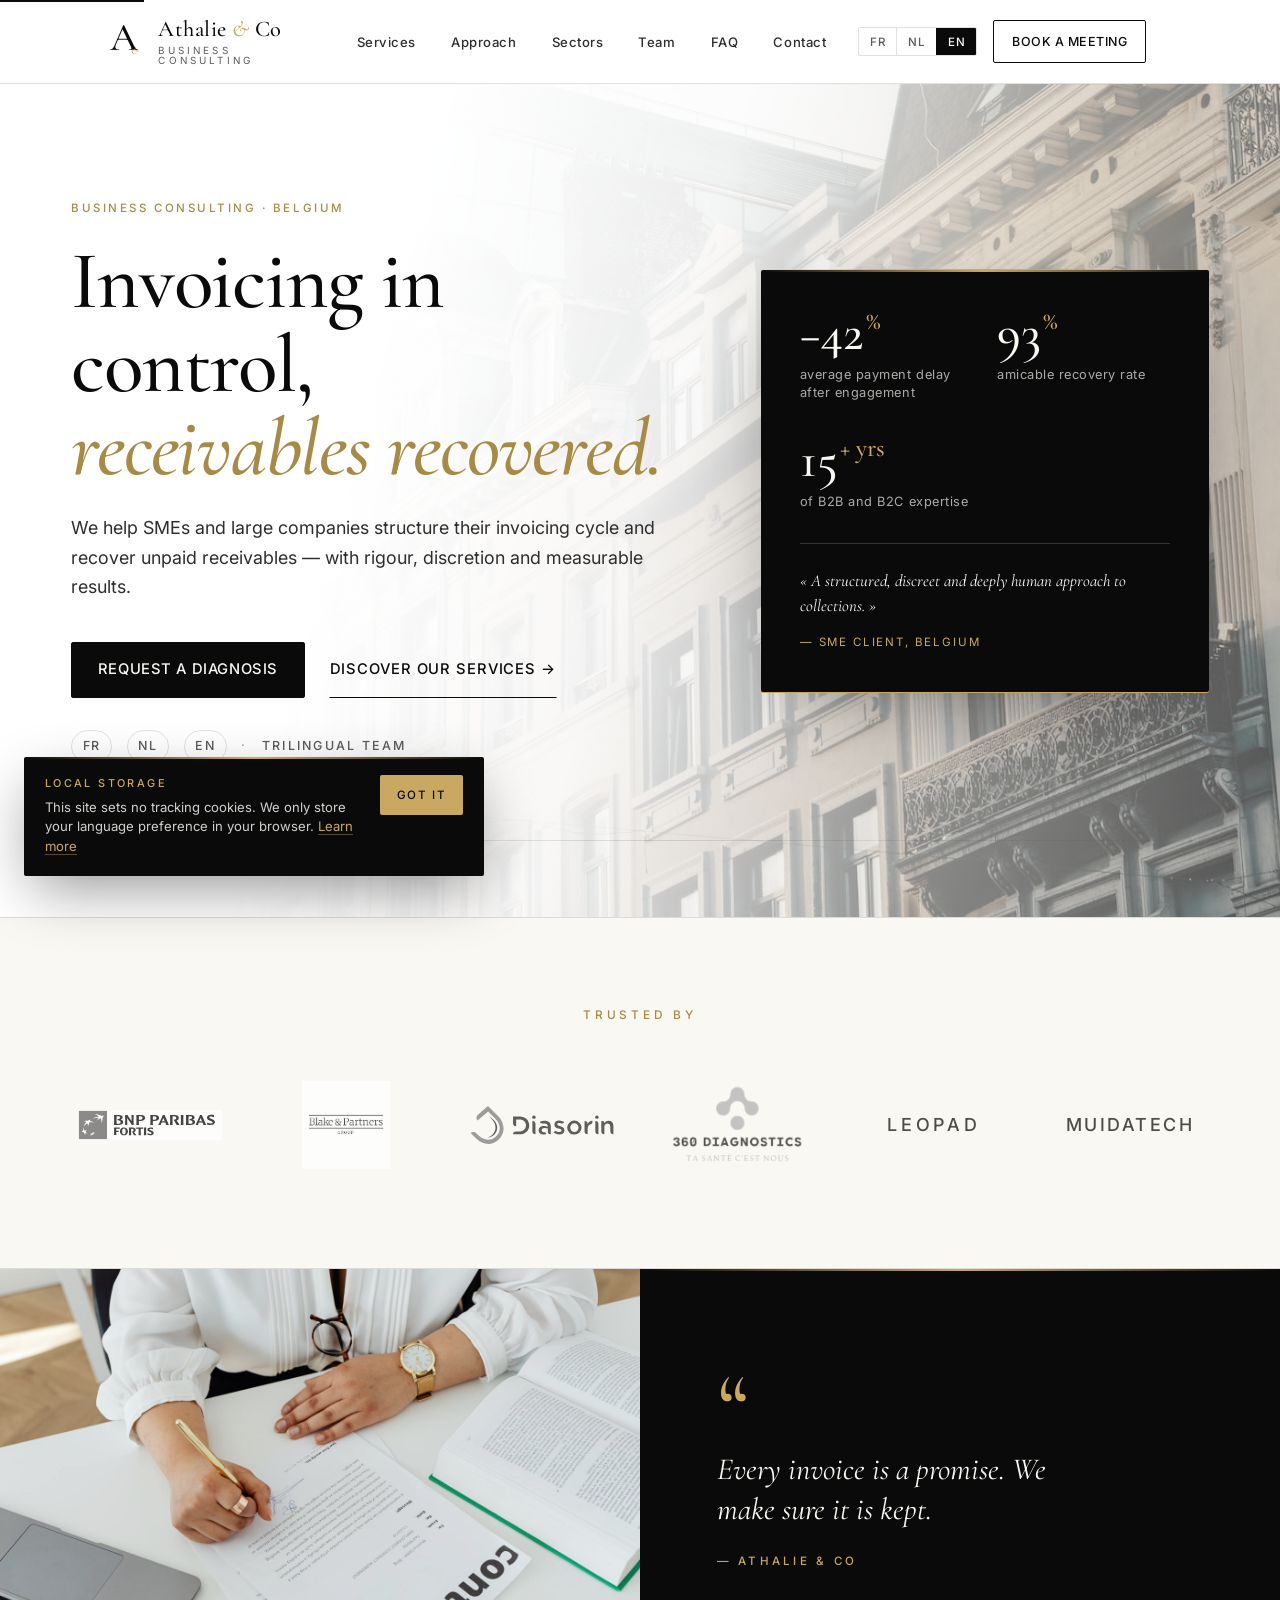
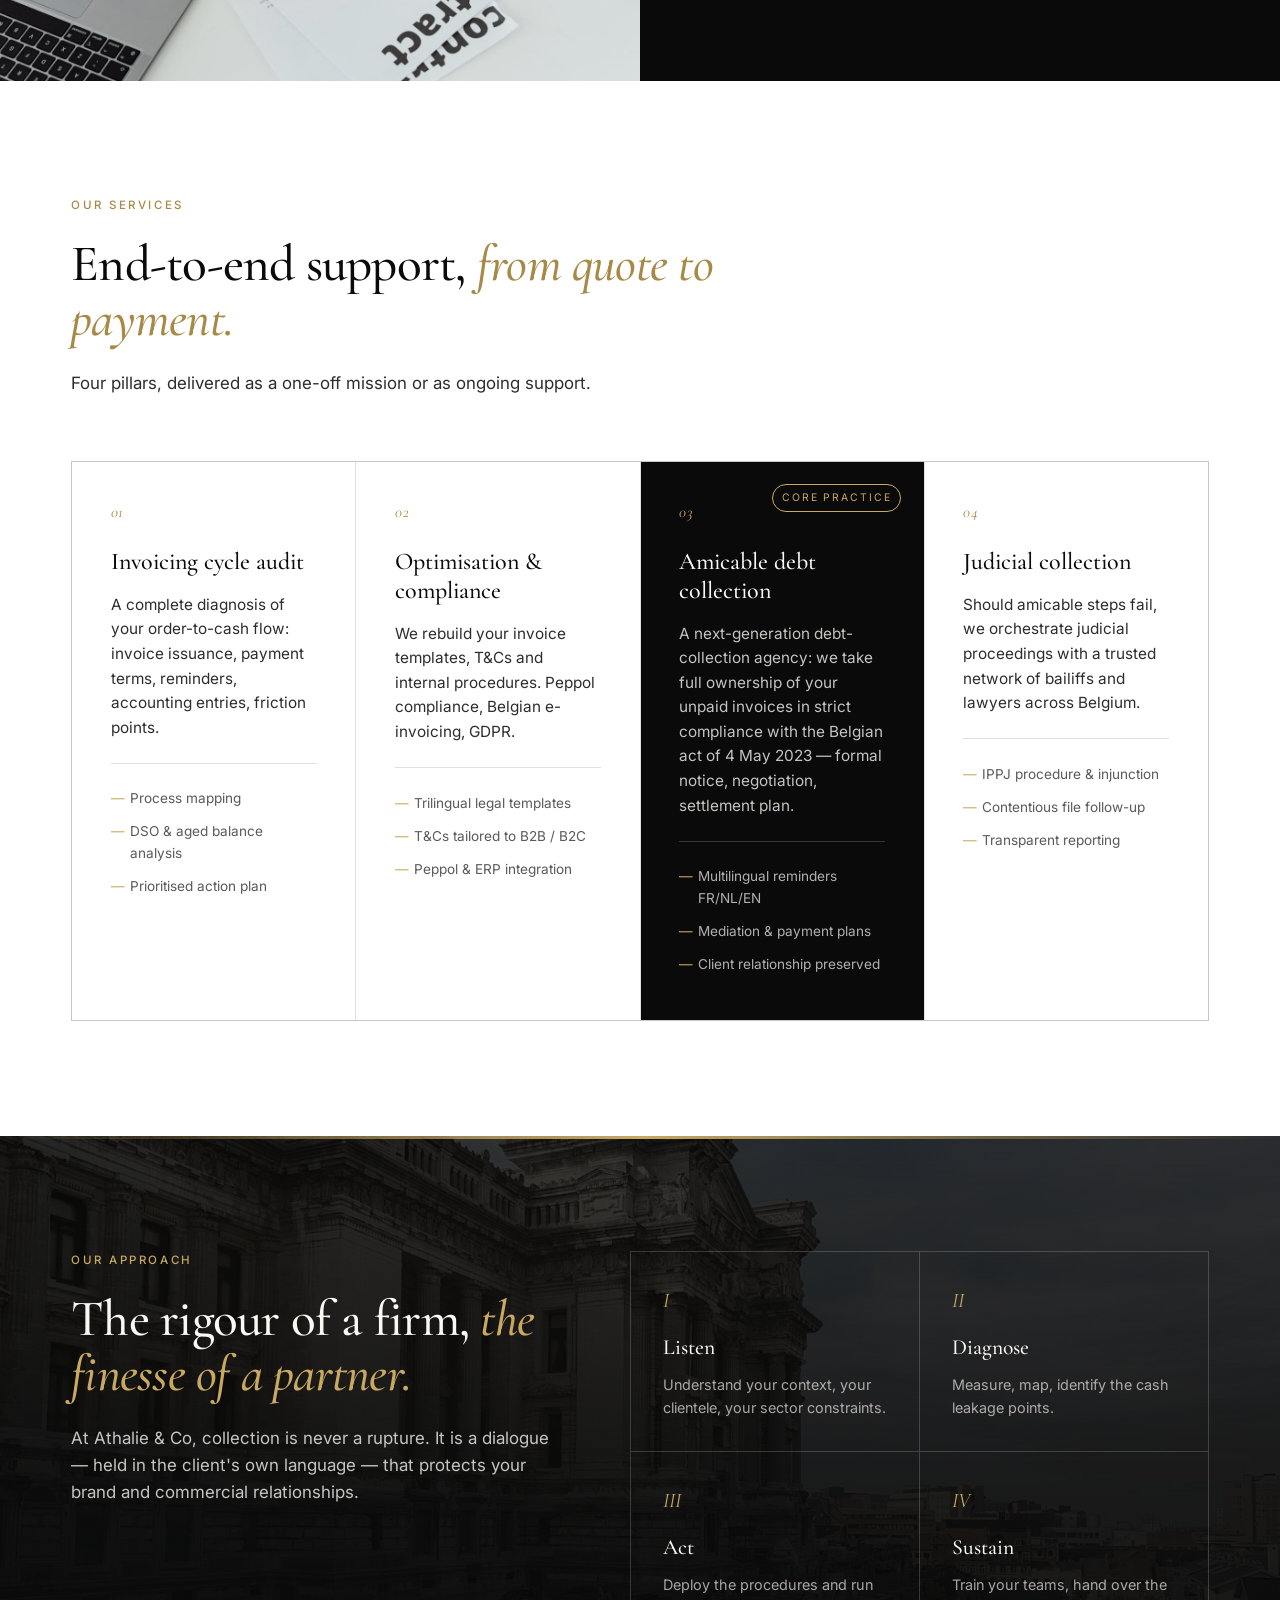
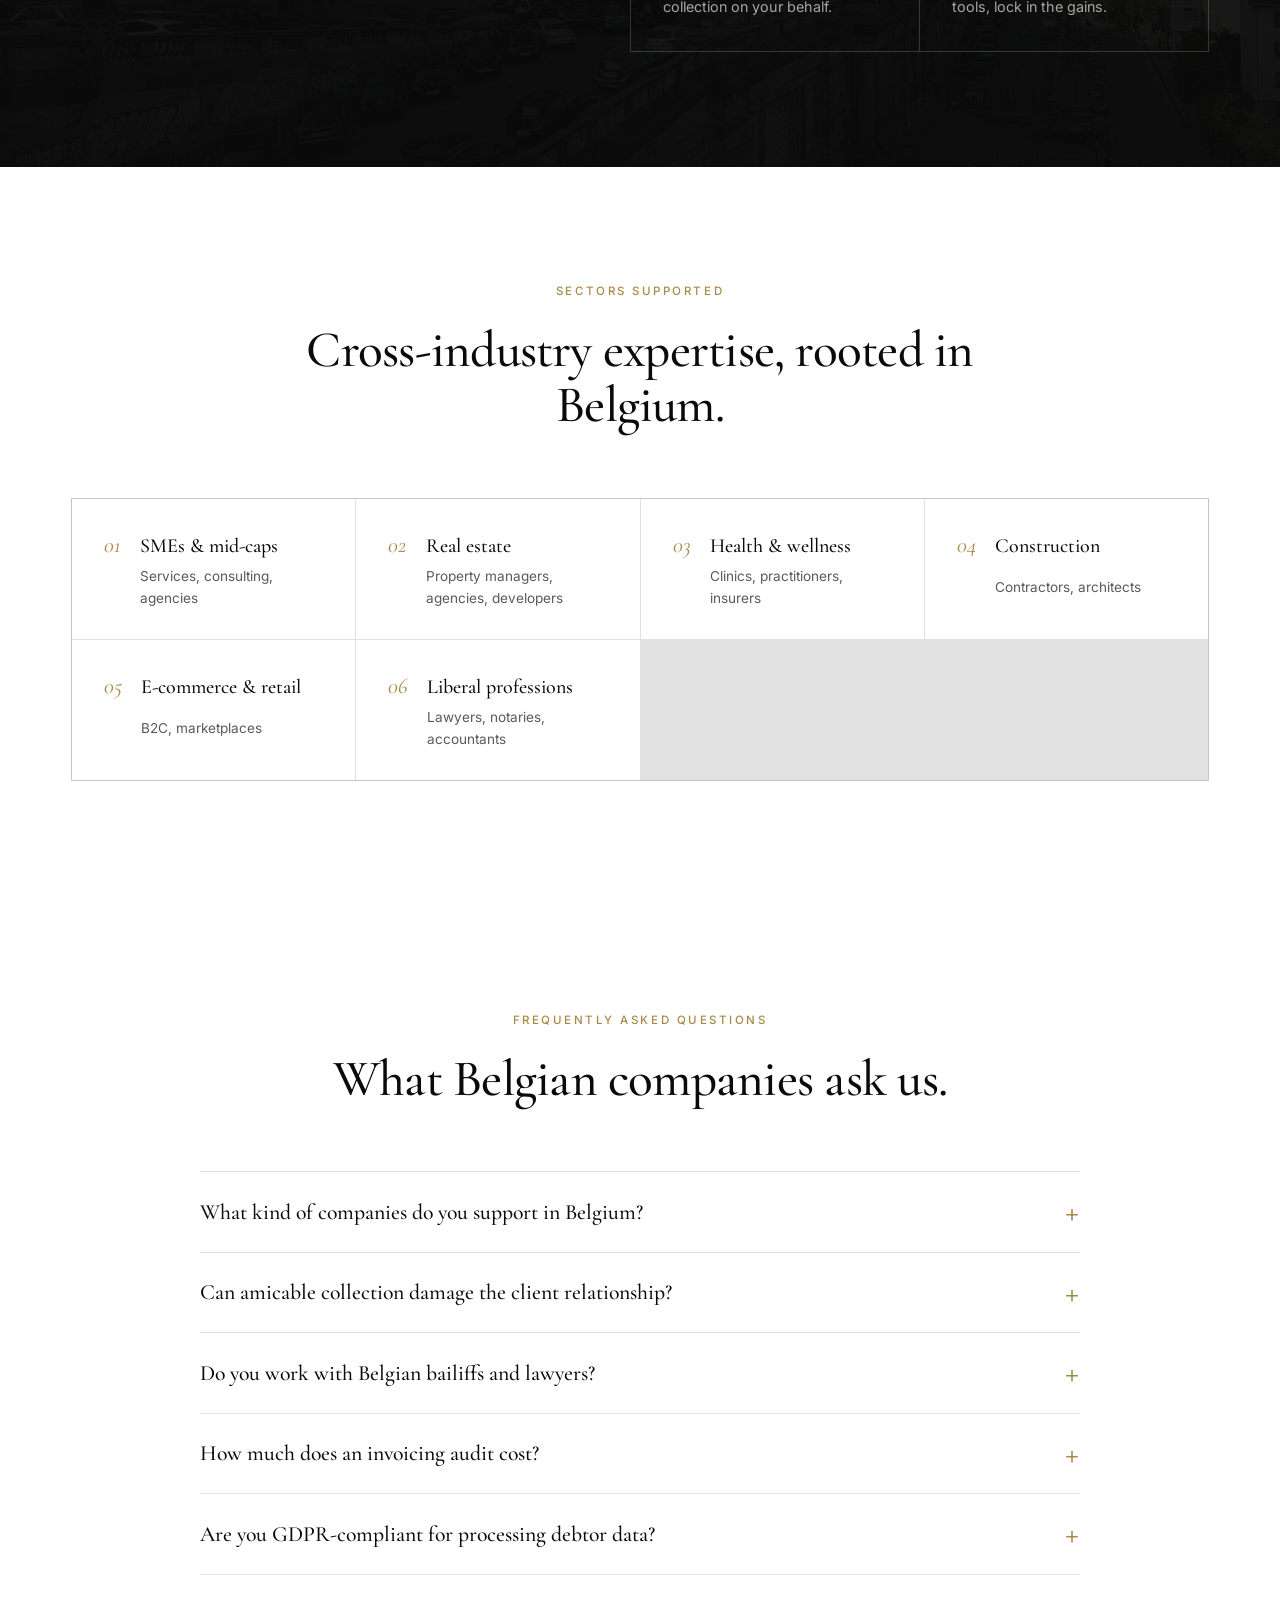
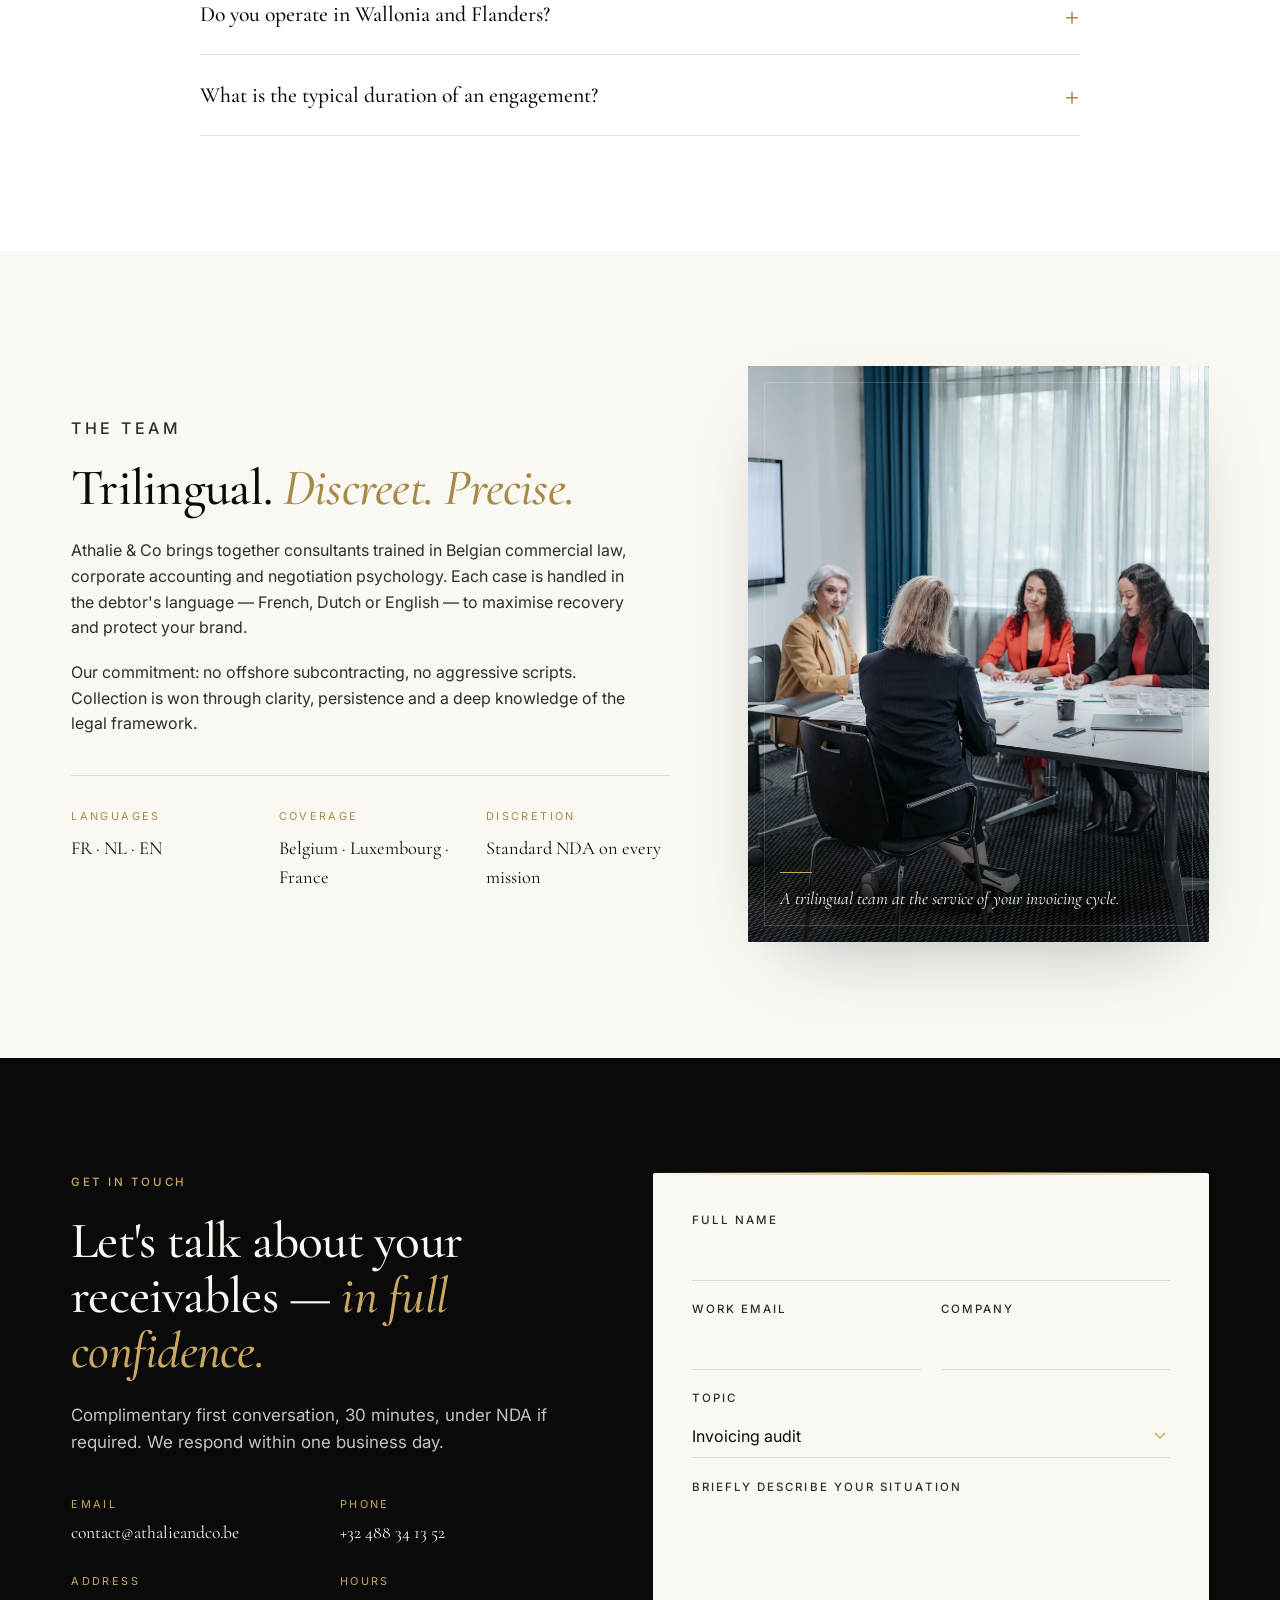
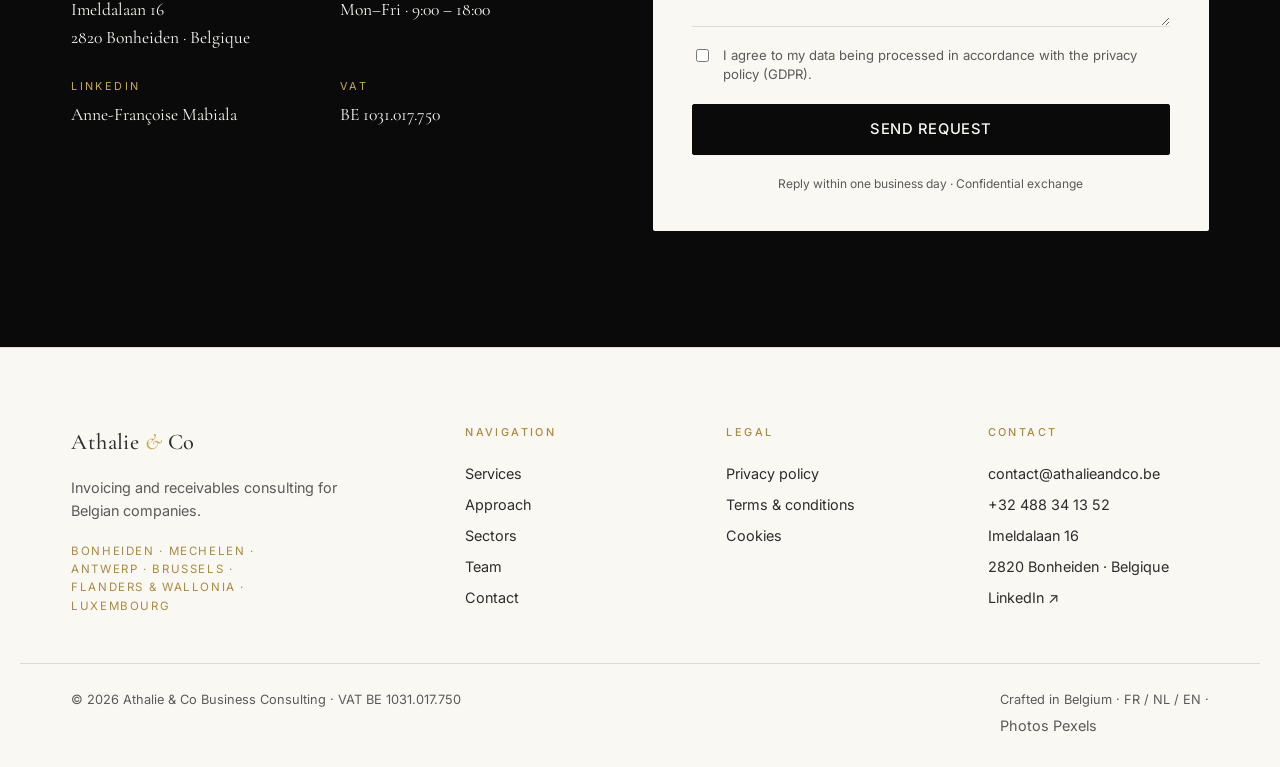
==== commit 1da2ccfb: "Keyword-aligned copy: société de recouvrement / incassobureau + Malines Based on DataForSEO keyword " ====
--- a/index.html
+++ b/index.html
@@ -362,8 +362,8 @@
 
         <article class="service service--featured">
           <div class="service__num">03</div>
-          <h3 data-i18n="svc3.title">Recouvrement amiable</h3>
-          <p data-i18n="svc3.body">Prise en charge complète de vos créances impayées dans le respect strict de la loi belge du 4 mai 2023 — mise en demeure, négociation, plan d'apurement.</p>
+          <h3 data-i18n="svc3.title">Recouvrement amiable de créances</h3>
+          <p data-i18n="svc3.body">Société de recouvrement nouvelle génération : nous prenons en charge vos factures impayées dans le respect strict de la loi belge du 4 mai 2023 — mise en demeure, négociation, plan d'apurement.</p>
           <ul>
             <li data-i18n="svc3.b1">Relances multicanales FR/NL/EN</li>
             <li data-i18n="svc3.b2">Médiation et plans de paiement</li>
@@ -629,7 +629,7 @@
     <div class="footer__brand">
       <span class="brand__name">Athalie <span class="brand__amp-inline">&amp;</span> Co</span>
       <p data-i18n="footer.tag">Conseil en facturation et recouvrement de créances pour les entreprises belges.</p>
-      <p class="footer__geo" data-i18n="footer.geo">Bonheiden · Anvers · Bruxelles · Flandre &amp; Wallonie · Luxembourg</p>
+      <p class="footer__geo" data-i18n="footer.geo">Bonheiden · Malines · Anvers · Bruxelles · Flandre &amp; Wallonie · Luxembourg</p>
     </div>
     <nav class="footer__nav" aria-label="Footer">
       <h5 data-i18n="footer.nav">Navigation</h5>
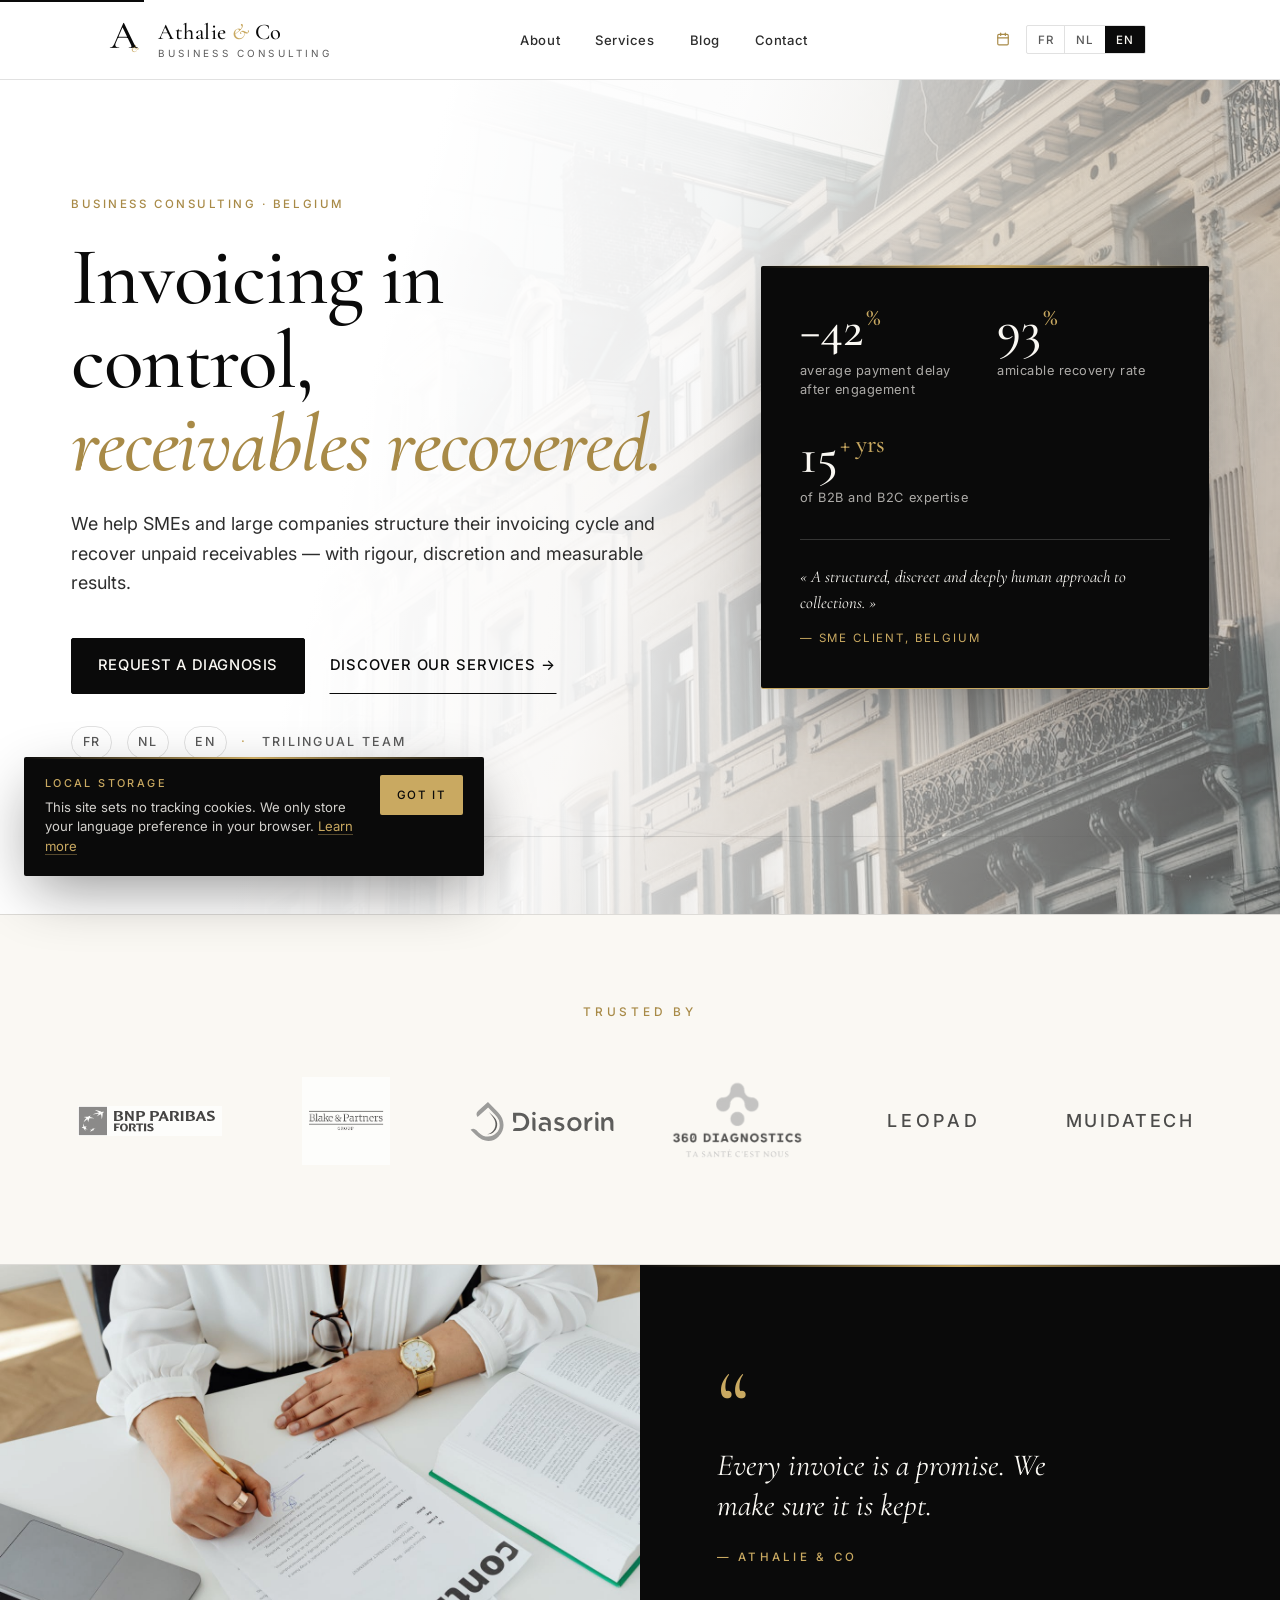
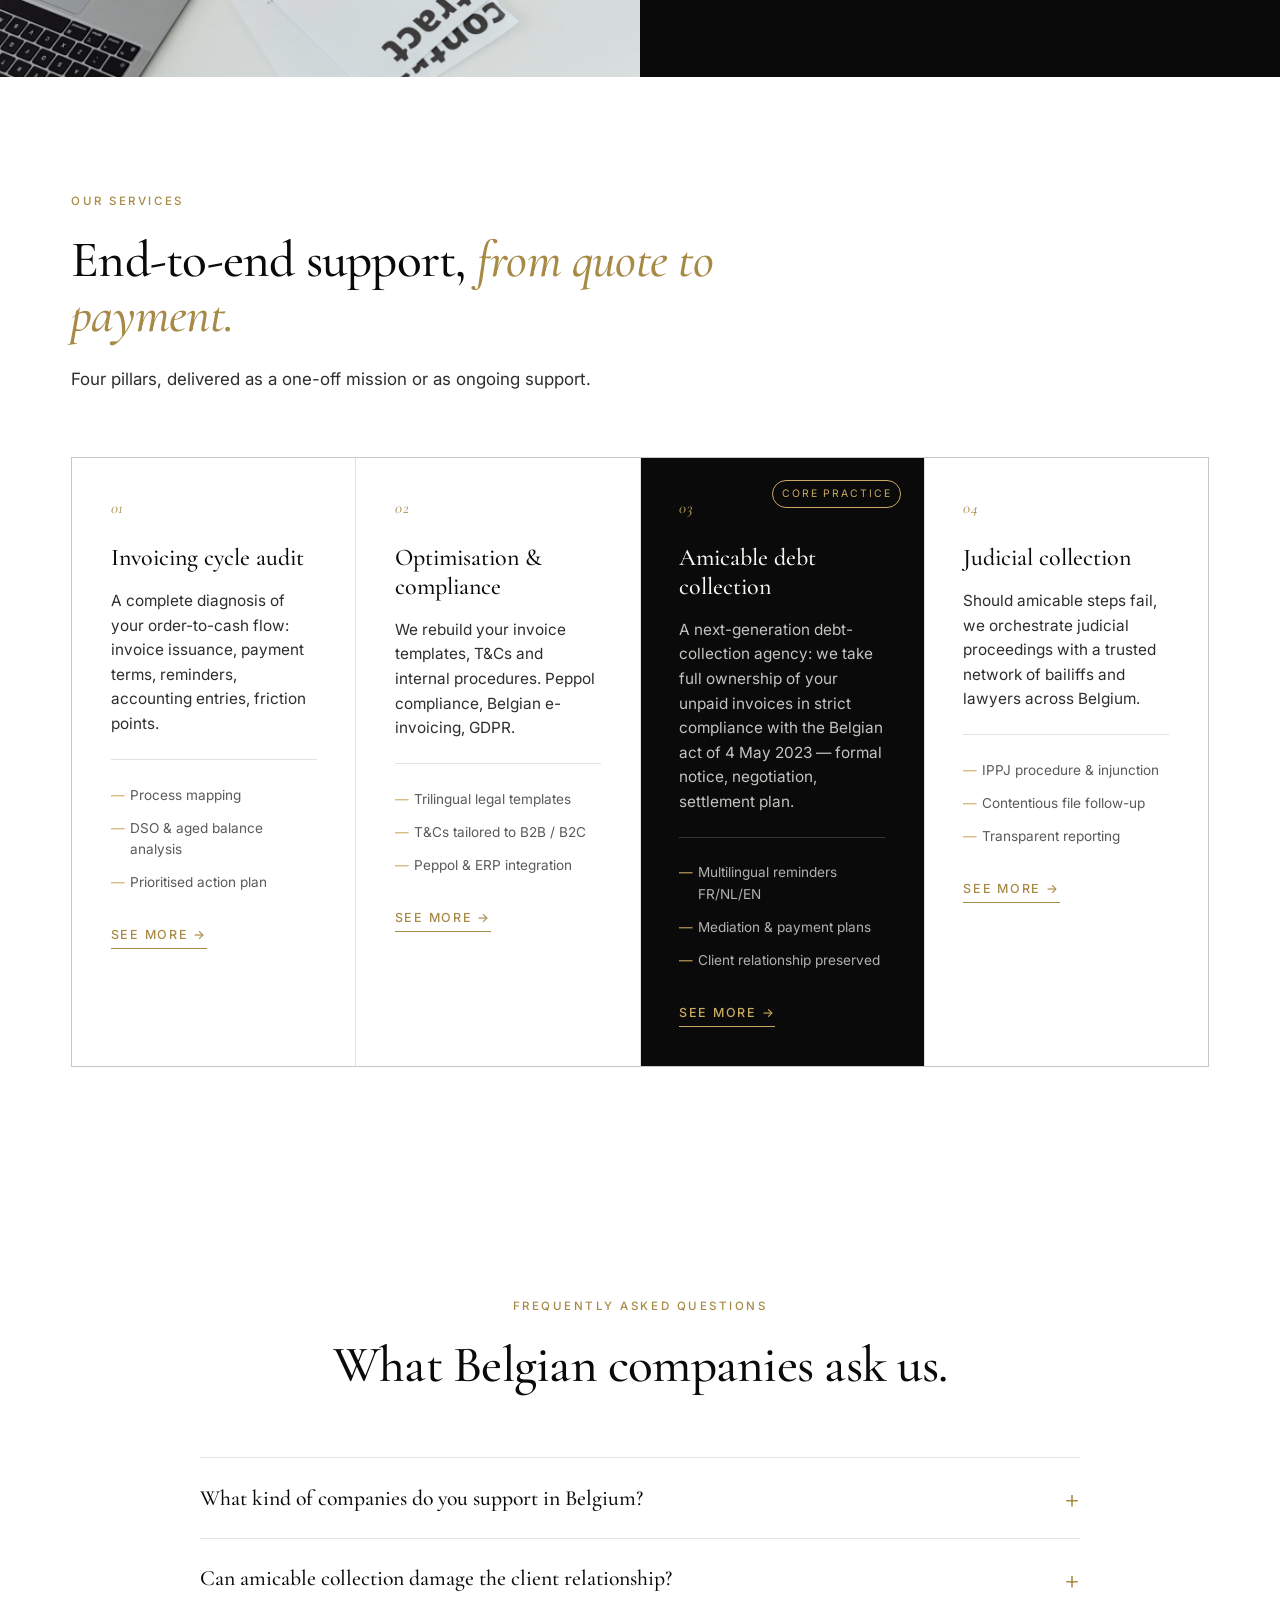
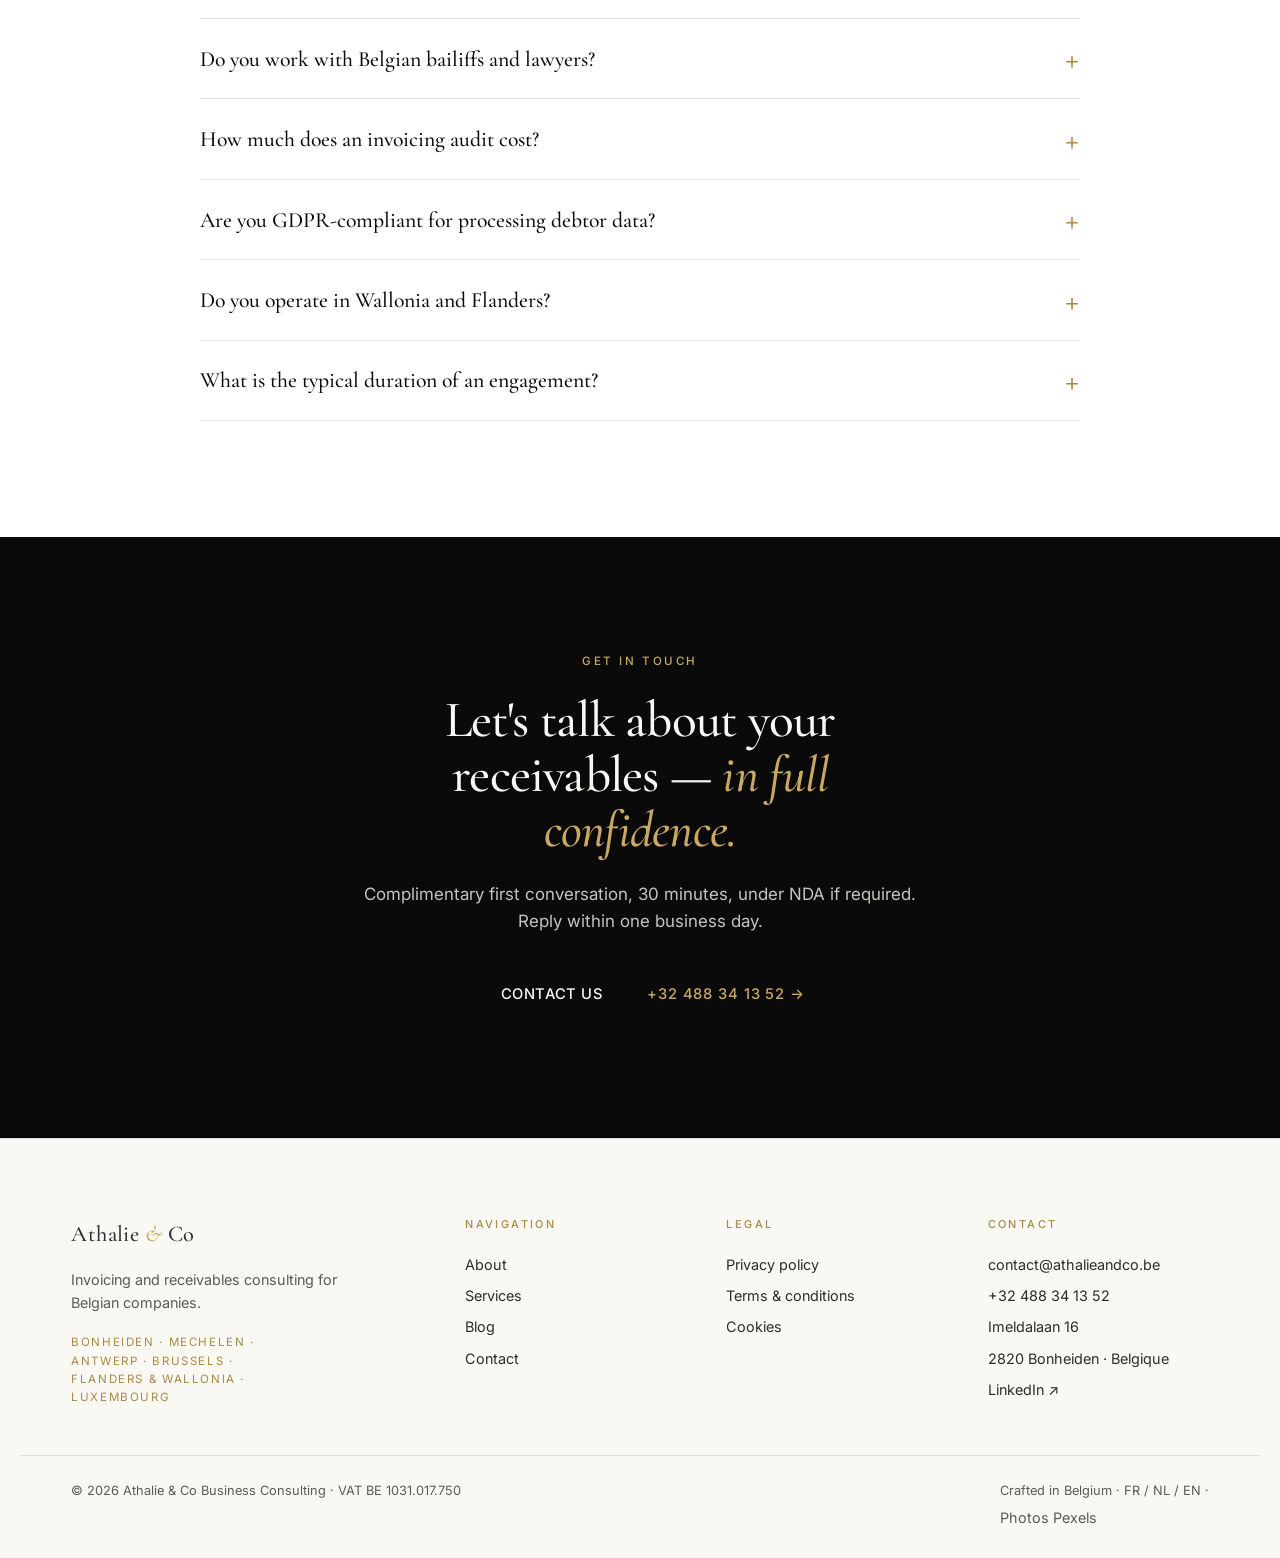
==== commit 0dcb8956: "Full site v2: dedicated pages + booking + Web3Forms + GA + nav polish New pages (each with shared ch" ====
--- a/index.html
+++ b/index.html
@@ -178,6 +178,15 @@
     ]
   }
   </script>
+
+  <!-- Google Analytics gtag.js -->
+  <script async src="https://www.googletagmanager.com/gtag/js?id=G-Y983EKCF2R"></script>
+  <script>
+    window.dataLayer = window.dataLayer || [];
+    function gtag(){dataLayer.push(arguments);}
+    gtag('js', new Date());
+    gtag('config', 'G-Y983EKCF2R');
+  </script>
 </head>
 <body>
 
@@ -185,7 +194,7 @@
 
 <header class="site-header" id="top">
   <div class="container header__inner">
-    <a class="brand" href="#top" aria-label="Athalie & Co">
+    <a class="brand" href="/" aria-label="Athalie & Co">
       <svg class="brand__mark" viewBox="0 0 200 200" aria-hidden="true">
         <text x="100" y="135" text-anchor="middle" font-family="'Cormorant Garamond', Georgia, serif" font-weight="500" font-size="180">A</text>
         <text x="148" y="155" text-anchor="middle" font-family="'Cormorant Garamond', Georgia, serif" font-style="italic" font-weight="500" font-size="48" class="brand__amp">&amp;</text>
@@ -198,22 +207,23 @@
 
     <nav class="nav" aria-label="Primary">
       <ul>
-        <li><a href="#services" data-i18n="nav.services">Services</a></li>
-        <li><a href="#approche" data-i18n="nav.approach">Approche</a></li>
-        <li><a href="#secteurs" data-i18n="nav.sectors">Secteurs</a></li>
-        <li><a href="#equipe" data-i18n="nav.team">Équipe</a></li>
-        <li><a href="#faq" data-i18n="nav.faq">FAQ</a></li>
-        <li><a href="#contact" data-i18n="nav.contact">Contact</a></li>
+        <li><a href="about.html" data-i18n="nav.about">À propos</a></li>
+        <li><a href="services.html" data-i18n="nav.services">Services</a></li>
+        <li><a href="blog/" data-i18n="nav.blog">Blog</a></li>
+        <li><a href="contact.html" data-i18n="nav.contact">Contact</a></li>
       </ul>
     </nav>
 
     <div class="header__aside">
+      <a class="header__cta" href="contact.html" aria-label="Réserver un rendez-vous">
+        <svg width="14" height="14" viewBox="0 0 24 24" fill="none" stroke="currentColor" stroke-width="2" stroke-linecap="round" stroke-linejoin="round" aria-hidden="true"><rect x="3" y="4" width="18" height="18" rx="2" ry="2"/><line x1="16" y1="2" x2="16" y2="6"/><line x1="8" y1="2" x2="8" y2="6"/><line x1="3" y1="10" x2="21" y2="10"/></svg>
+        <span data-i18n="nav.book">Réserver un RDV</span>
+      </a>
       <div class="lang" role="group" aria-label="Language">
         <button type="button" data-lang="fr" aria-pressed="true">FR</button>
         <button type="button" data-lang="nl" aria-pressed="false">NL</button>
         <button type="button" data-lang="en" aria-pressed="false">EN</button>
       </div>
-      <a class="btn btn--ghost btn--sm" href="#contact" data-i18n="nav.cta">Prendre rendez-vous</a>
     </div>
 
     <button class="menu-toggle" aria-expanded="false" aria-controls="mobile-nav" aria-label="Menu">
@@ -223,13 +233,12 @@
 
   <div class="mobile-nav" id="mobile-nav" hidden>
     <ul>
-      <li><a href="#services" data-i18n="nav.services">Services</a></li>
-      <li><a href="#approche" data-i18n="nav.approach">Approche</a></li>
-      <li><a href="#secteurs" data-i18n="nav.sectors">Secteurs</a></li>
-      <li><a href="#equipe" data-i18n="nav.team">Équipe</a></li>
-      <li><a href="#contact" data-i18n="nav.contact">Contact</a></li>
+      <li><a href="about.html" data-i18n="nav.about">À propos</a></li>
+      <li><a href="services.html" data-i18n="nav.services">Services</a></li>
+      <li><a href="blog/" data-i18n="nav.blog">Blog</a></li>
+      <li><a href="contact.html" data-i18n="nav.contact">Contact</a></li>
     </ul>
-    <a class="btn btn--gold btn--block" href="#contact" data-i18n="nav.cta">Prendre rendez-vous</a>
+    <a class="btn btn--gold btn--block" href="contact.html" data-i18n="nav.cta">Prendre rendez-vous</a>
   </div>
 </header>
 
@@ -248,7 +257,7 @@
           Nous aidons les PME et grandes entreprises à structurer leur cycle de facturation et à récupérer leurs créances impayées — avec rigueur, discrétion et résultats mesurables.
         </p>
         <div class="hero__cta">
-          <a class="btn btn--gold" href="#contact" data-i18n="hero.cta1">Demander un diagnostic</a>
+          <a class="btn btn--gold" href="contact.html" data-i18n="hero.cta1">Demander un diagnostic</a>
           <a class="btn btn--link" href="#services" data-i18n="hero.cta2">Découvrir nos services →</a>
         </div>
         <ul class="hero__pills" aria-label="Languages">
@@ -347,6 +356,7 @@
             <li data-i18n="svc1.b2">Analyse du DSO &amp; balance âgée</li>
             <li data-i18n="svc1.b3">Plan d'action priorisé</li>
           </ul>
+          <a class="service__cta" href="services.html#audit" data-i18n="svc.cta">Voir le détail →</a>
         </article>
 
         <article class="service">
@@ -358,6 +368,7 @@
             <li data-i18n="svc2.b2">CGV adaptées B2B / B2C</li>
             <li data-i18n="svc2.b3">Intégration Peppol &amp; ERP</li>
           </ul>
+          <a class="service__cta" href="services.html#conformite" data-i18n="svc.cta">Voir le détail →</a>
         </article>
 
         <article class="service service--featured">
@@ -369,6 +380,7 @@
             <li data-i18n="svc3.b2">Médiation et plans de paiement</li>
             <li data-i18n="svc3.b3">Préservation de la relation client</li>
           </ul>
+          <a class="service__cta service__cta--light" href="services.html#amiable" data-i18n="svc.cta">Voir le détail →</a>
           <span class="service__badge" data-i18n="svc3.badge">Cœur de métier</span>
         </article>
 
@@ -381,72 +393,13 @@
             <li data-i18n="svc4.b2">Suivi des dossiers contentieux</li>
             <li data-i18n="svc4.b3">Reporting transparent</li>
           </ul>
+          <a class="service__cta" href="services.html#judiciaire" data-i18n="svc.cta">Voir le détail →</a>
         </article>
 
       </div>
     </div>
   </section>
 
-  <!-- APPROACH -->
-  <section class="section section--dark section--photo" id="approche" style="--bg-image: url('assets/images/palais-justice.jpg');">
-    <div class="section__bg" aria-hidden="true"></div>
-    <div class="container approach__grid">
-      <div>
-        <p class="eyebrow eyebrow--light" data-i18n="approach.eyebrow">Notre approche</p>
-        <h2 class="display display--sm display--light">
-          <span data-i18n="approach.title.l1">Rigueur d'un cabinet,</span>
-          <em data-i18n="approach.title.l2">finesse d'un partenaire.</em>
-        </h2>
-        <p class="section__lede section__lede--light" data-i18n="approach.lede">
-          Chez Athalie &amp; Co, le recouvrement n'est jamais une rupture. C'est un dialogue, mené dans la langue du client, qui préserve votre image et vos relations commerciales.
-        </p>
-      </div>
-
-      <ol class="steps">
-        <li>
-          <span class="steps__num">I</span>
-          <h4 data-i18n="step1.t">Écouter</h4>
-          <p data-i18n="step1.b">Comprendre votre contexte, votre clientèle, vos contraintes sectorielles.</p>
-        </li>
-        <li>
-          <span class="steps__num">II</span>
-          <h4 data-i18n="step2.t">Diagnostiquer</h4>
-          <p data-i18n="step2.b">Mesurer, cartographier, identifier les zones de fuite de cash.</p>
-        </li>
-        <li>
-          <span class="steps__num">III</span>
-          <h4 data-i18n="step3.t">Agir</h4>
-          <p data-i18n="step3.b">Déployer les procédures et activer le recouvrement, en votre nom.</p>
-        </li>
-        <li>
-          <span class="steps__num">IV</span>
-          <h4 data-i18n="step4.t">Pérenniser</h4>
-          <p data-i18n="step4.b">Former vos équipes, transmettre les outils, sécuriser les acquis.</p>
-        </li>
-      </ol>
-    </div>
-  </section>
-
-  <!-- SECTORS -->
-  <section class="section" id="secteurs">
-    <div class="container">
-      <header class="section__head section__head--center">
-        <p class="eyebrow" data-i18n="sectors.eyebrow">Secteurs accompagnés</p>
-        <h2 class="display display--sm">
-          <span data-i18n="sectors.title">Une expertise transversale, ancrée en Belgique.</span>
-        </h2>
-      </header>
-
-      <ul class="sectors">
-        <li><span>01</span><strong data-i18n="sec1">PME &amp; ETI</strong><em data-i18n="sec1d">Services, conseil, agences</em></li>
-        <li><span>02</span><strong data-i18n="sec2">Immobilier</strong><em data-i18n="sec2d">Syndics, agences, promoteurs</em></li>
-        <li><span>03</span><strong data-i18n="sec3">Santé &amp; bien-être</strong><em data-i18n="sec3d">Cliniques, praticiens, mutuelles</em></li>
-        <li><span>04</span><strong data-i18n="sec4">Construction</strong><em data-i18n="sec4d">Entrepreneurs, architectes</em></li>
-        <li><span>05</span><strong data-i18n="sec5">E-commerce &amp; retail</strong><em data-i18n="sec5d">B2C, marketplaces</em></li>
-        <li><span>06</span><strong data-i18n="sec6">Professions libérales</strong><em data-i18n="sec6d">Avocats, notaires, comptables</em></li>
-      </ul>
-    </div>
-  </section>
 
   <!-- FAQ -->
   <section class="section" id="faq">
@@ -505,120 +458,22 @@
     </div>
   </section>
 
-  <!-- TEAM / ABOUT -->
-  <section class="section section--cream" id="equipe">
-    <div class="container team__grid">
-      <div class="team__copy">
-        <p class="eyebrow" data-i18n="team.eyebrow">L'équipe</p>
-        <h2 class="display display--sm">
-          <span data-i18n="team.title.l1">Trilingues.</span>
-          <em data-i18n="team.title.l2">Discrètes. Précises.</em>
-        </h2>
-        <p data-i18n="team.body1">
-          Athalie &amp; Co réunit des consultantes formées au droit commercial belge, à la comptabilité d'entreprise et à la psychologie de la négociation. Chaque dossier est traité dans la langue du débiteur — français, néerlandais ou anglais — pour maximiser le taux de recouvrement et préserver votre marque.
-        </p>
-        <p data-i18n="team.body2">
-          Notre engagement : aucune sous-traitance offshore, aucun script agressif. Le recouvrement se gagne par la clarté, la persévérance et la connaissance du cadre légal.
-        </p>
-
-        <dl class="facts">
-          <div><dt data-i18n="team.f1">Langues</dt><dd>FR · NL · EN</dd></div>
-          <div><dt data-i18n="team.f2">Couverture</dt><dd data-i18n="team.f2v">Belgique · Luxembourg · France</dd></div>
-          <div><dt data-i18n="team.f3">Discrétion</dt><dd data-i18n="team.f3v">NDA standard sur chaque mission</dd></div>
-        </dl>
+
+  <!-- CTA strip → contact page -->
+  <section class="section section--dark">
+    <div class="container" style="text-align:center;max-width:680px">
+      <p class="eyebrow eyebrow--light" data-i18n="hcta.eyebrow">Prendre contact</p>
+      <h2 class="display display--sm display--light">
+        <span data-i18n="hcta.title.l1">Parlons de vos créances —</span>
+        <em data-i18n="hcta.title.l2">en toute confidentialité.</em>
+      </h2>
+      <p class="section__lede section__lede--light" data-i18n="hcta.lede" style="margin-inline:auto">
+        Premier échange offert, 30 minutes, sous NDA si nécessaire. Réponse sous 24h ouvrées.
+      </p>
+      <div style="margin-top:2rem;display:flex;gap:1rem;justify-content:center;flex-wrap:wrap">
+        <a class="btn btn--gold" href="contact.html" data-i18n="hcta.primary">Nous contacter</a>
+        <a class="btn btn--link" style="color:var(--gold)" href="tel:+32488341352" data-i18n="hcta.secondary">+32 488 34 13 52 →</a>
       </div>
-
-      <figure class="team__visual">
-        <img src="assets/images/team.jpg" alt="L'équipe Athalie & Co en réunion stratégique" loading="lazy" width="900" height="1300">
-        <figcaption class="team__caption">
-          <span data-i18n="team.caption">Une équipe trilingue au service de votre cycle de facturation.</span>
-        </figcaption>
-      </figure>
-    </div>
-  </section>
-
-  <!-- CONTACT -->
-  <section class="section section--dark" id="contact">
-    <div class="container contact__grid">
-      <div>
-        <p class="eyebrow eyebrow--light" data-i18n="contact.eyebrow">Prendre contact</p>
-        <h2 class="display display--sm display--light">
-          <span data-i18n="contact.title.l1">Parlons de vos créances —</span>
-          <em data-i18n="contact.title.l2">en toute confidentialité.</em>
-        </h2>
-        <p class="section__lede section__lede--light" data-i18n="contact.lede">
-          Premier échange offert, 30 minutes, sous NDA si nécessaire. Nous revenons vers vous sous 24 heures ouvrées.
-        </p>
-
-        <ul class="contact__list">
-          <li>
-            <span data-i18n="contact.email">Email</span>
-            <a href="mailto:contact@athalieandco.be">contact@athalieandco.be</a>
-          </li>
-          <li>
-            <span data-i18n="contact.phone">Téléphone</span>
-            <a href="tel:+32488341352">+32 488 34 13 52</a>
-          </li>
-          <li>
-            <span data-i18n="contact.address">Adresse</span>
-            <address>Imeldalaan 16<br>2820 Bonheiden · Belgique</address>
-          </li>
-          <li>
-            <span data-i18n="contact.hours">Horaires</span>
-            <em data-i18n="contact.hoursv">Lun–Ven · 9h00 – 18h00</em>
-          </li>
-          <li>
-            <span data-i18n="contact.linkedin">LinkedIn</span>
-            <a href="https://www.linkedin.com/in/anne-françoise-mabiala/" rel="noopener" target="_blank">Anne-Françoise Mabiala</a>
-          </li>
-          <li>
-            <span data-i18n="contact.vat">TVA</span>
-            <em>BE 1031.017.750</em>
-          </li>
-        </ul>
-      </div>
-
-      <form class="form" action="https://formsubmit.co/contact@athalieandco.be" method="POST" novalidate>
-        <input type="hidden" name="_subject" value="Nouvelle demande — Athalie &amp; Co">
-        <input type="hidden" name="_template" value="table">
-        <input type="hidden" name="_captcha" value="true">
-        <input type="hidden" name="_next" value="https://athalieandco.be/?sent=1">
-        <input type="text" name="_honey" style="display:none" tabindex="-1" autocomplete="off">
-        <div class="field">
-          <label for="f-name" data-i18n="form.name">Nom complet</label>
-          <input id="f-name" name="name" type="text" required autocomplete="name">
-        </div>
-        <div class="field-row">
-          <div class="field">
-            <label for="f-email" data-i18n="form.email">Email professionnel</label>
-            <input id="f-email" name="email" type="email" required autocomplete="email">
-          </div>
-          <div class="field">
-            <label for="f-company" data-i18n="form.company">Entreprise</label>
-            <input id="f-company" name="company" type="text" autocomplete="organization">
-          </div>
-        </div>
-        <div class="field">
-          <label for="f-subject" data-i18n="form.subject">Sujet</label>
-          <select id="f-subject" name="subject">
-            <option data-i18n="form.subj1">Audit de facturation</option>
-            <option data-i18n="form.subj2">Recouvrement amiable</option>
-            <option data-i18n="form.subj3">Recouvrement judiciaire</option>
-            <option data-i18n="form.subj4">Formation / accompagnement</option>
-            <option data-i18n="form.subj5">Autre</option>
-          </select>
-        </div>
-        <div class="field">
-          <label for="f-msg" data-i18n="form.message">Décrivez brièvement votre situation</label>
-          <textarea id="f-msg" name="message" rows="5" required></textarea>
-        </div>
-        <label class="consent">
-          <input type="checkbox" required>
-          <span data-i18n="form.consent">J'accepte que mes données soient traitées conformément à la politique de confidentialité (RGPD).</span>
-        </label>
-        <button class="btn btn--gold btn--block" type="submit" data-i18n="form.submit">Envoyer la demande</button>
-        <p class="form__note" data-i18n="form.note">Réponse sous 24h ouvrées · Échange confidentiel</p>
-      </form>
     </div>
   </section>
 
@@ -633,11 +488,10 @@
     </div>
     <nav class="footer__nav" aria-label="Footer">
       <h5 data-i18n="footer.nav">Navigation</h5>
-      <a href="#services" data-i18n="nav.services">Services</a>
-      <a href="#approche" data-i18n="nav.approach">Approche</a>
-      <a href="#secteurs" data-i18n="nav.sectors">Secteurs</a>
-      <a href="#equipe" data-i18n="nav.team">Équipe</a>
-      <a href="#contact" data-i18n="nav.contact">Contact</a>
+      <a href="about.html" data-i18n="nav.about">À propos</a>
+      <a href="services.html" data-i18n="nav.services">Services</a>
+      <a href="blog/" data-i18n="nav.blog">Blog</a>
+      <a href="contact.html" data-i18n="nav.contact">Contact</a>
     </nav>
     <div class="footer__legal">
       <h5 data-i18n="footer.legal">Légal</h5>
--- a/styles.css
+++ b/styles.css
@@ -238,9 +238,39 @@
 .nav a:hover { color: var(--ink); }
 .nav a:hover::after { transform: scaleX(1); }
 
+/* Active page indicator (desktop nav) */
+.nav a[aria-current="page"] {
+  color: var(--ink);
+  font-weight: 600;
+}
+.nav a[aria-current="page"]::after {
+  transform: scaleX(1);
+  background: var(--gold);
+  height: 2px;
+}
+
 .header__aside {
   display: flex; align-items: center; gap: 1rem;
 }
+
+.header__cta {
+  display: inline-flex;
+  align-items: center;
+  gap: .5rem;
+  font-size: .82rem;
+  font-weight: 500;
+  letter-spacing: 0.02em;
+  color: var(--ink);
+  border-bottom: 1px solid transparent;
+  padding: .25rem 0;
+  transition: color var(--t-fast), border-color var(--t-fast);
+  white-space: nowrap;
+}
+.header__cta svg { color: var(--gold-deep); flex-shrink: 0; }
+.header__cta:hover { color: var(--gold-deep); border-color: var(--gold); }
+
+@media (max-width: 1280px) { .header__cta span { display: none; } }
+@media (max-width: 820px)  { .header__cta { display: none; } }
 
 .lang {
   display: inline-flex;
@@ -317,6 +347,13 @@
   font-size: 1.1rem;
   opacity: .6;
 }
+/* Active page indicator (mobile nav) */
+.mobile-nav a[aria-current="page"] {
+  color: var(--gold-deep);
+  padding-left: 1rem;
+  border-left: 3px solid var(--gold);
+}
+.mobile-nav a[aria-current="page"]::after { opacity: 1; }
 .mobile-nav .btn { margin-top: auto; min-height: 56px; }
 
 /* ============================================================
@@ -743,6 +780,41 @@
   border-radius: 999px;
 }
 
+/* Homepage service-card CTA link */
+.service__cta {
+  display: inline-block;
+  margin-top: 1.4rem;
+  font-size: .78rem;
+  font-weight: 500;
+  letter-spacing: 0.14em;
+  text-transform: uppercase;
+  color: var(--gold-deep);
+  border-bottom: 1px solid currentColor;
+  padding: .2rem 0;
+  transition: color var(--t-fast);
+}
+.service__cta:hover { color: var(--ink); }
+.service__cta--light { color: var(--gold); }
+.service__cta--light:hover { color: var(--cream); }
+
+/* services.html section CTA row */
+.service-detail__action {
+  display: flex !important;
+  gap: 1rem;
+  align-items: center;
+  flex-wrap: wrap;
+  margin-top: 1.5rem !important;
+}
+.service-detail__action .btn--link {
+  padding: .95rem 0;
+  font-size: .82rem;
+}
+.service-detail__link--light {
+  color: var(--gold) !important;
+  border-bottom-color: var(--gold) !important;
+}
+.service-detail__link--light:hover { color: var(--cream) !important; border-bottom-color: var(--cream) !important; }
+
 /* ============================================================
    APPROACH (dark section)
    ============================================================ */
@@ -795,11 +867,13 @@
 .sectors {
   list-style: none; padding: 0; margin: 0;
   display: grid;
-  grid-template-columns: repeat(auto-fit, minmax(280px, 1fr));
+  grid-template-columns: repeat(3, 1fr); /* 3+3 layout for 6 items */
   gap: 1px;
   background: var(--line);
   border: 1px solid var(--line);
 }
+@media (max-width: 820px) { .sectors { grid-template-columns: repeat(2, 1fr); } }
+@media (max-width: 520px) { .sectors { grid-template-columns: 1fr; } }
 .sectors li {
   background: var(--paper);
   padding: 1.8rem 2rem;
@@ -1018,22 +1092,165 @@
 }
 .contact__list a:hover { color: var(--gold); }
 
+/* Contact widget — tab system wrapping form + Cal.com */
+.contact__widget {
+  background: var(--cream);
+  border-radius: var(--radius);
+  overflow: hidden;
+  position: relative;
+}
+.contact__widget::before {
+  content: ''; position: absolute;
+  top: 0; left: 0; right: 0;
+  height: 3px;
+  background: linear-gradient(90deg, transparent, var(--gold), transparent);
+  z-index: 2;
+}
+.contact__tabs {
+  display: flex;
+  border-bottom: 1px solid var(--line);
+  background: var(--cream);
+}
+.contact__tab {
+  flex: 1;
+  background: transparent;
+  border: 0;
+  padding: 1rem 1.2rem;
+  font: 500 .76rem var(--sans);
+  letter-spacing: 0.16em;
+  text-transform: uppercase;
+  color: var(--ink-mute);
+  cursor: pointer;
+  position: relative;
+  transition: color var(--t-fast);
+  min-height: 48px;
+}
+.contact__tab:hover { color: var(--ink); }
+.contact__tab.is-active { color: var(--ink); }
+.contact__tab.is-active::after {
+  content: '';
+  position: absolute;
+  left: 0; right: 0; bottom: -1px;
+  height: 2px;
+  background: var(--gold);
+}
+.contact__panel { animation: panel-in 360ms cubic-bezier(.2,.7,.2,1); }
+.contact__panel[hidden] { display: none; }
+@keyframes panel-in { from { opacity: 0; transform: translateY(4px); } to { opacity: 1; transform: none; } }
+
+.contact__panel--book {
+  padding: 1.2rem;
+  display: flex;
+  flex-direction: column;
+  gap: 1rem;
+}
+.contact__cal {
+  width: 100%;
+  min-height: 620px;
+  border: 0;
+  border-radius: var(--radius);
+  background: var(--paper);
+}
+
+/* Thank-you state — full editorial takeover after form submit (?sent=1) */
+.thank-you { animation: ty-fade 600ms cubic-bezier(.2,.7,.2,1); }
+@keyframes ty-fade {
+  from { opacity: 0; transform: translateY(8px); }
+  to   { opacity: 1; transform: none; }
+}
+.thank-you .display em { color: var(--gold-deep); }
+.thank-you .eyebrow { color: var(--gold-deep); font-weight: 500; }
+.thank-you__actions {
+  display: flex;
+  gap: 1.4rem;
+  align-items: center;
+  flex-wrap: wrap;
+  margin: 2.2rem 0 1.6rem;
+}
+.thank-you__note {
+  font-size: .92rem;
+  color: var(--ink-mute);
+  line-height: 1.6;
+  max-width: 52ch;
+  margin: 0;
+}
+.thank-you__note a {
+  color: var(--gold-deep);
+  border-bottom: 1px solid var(--gold);
+}
+.thank-you__note a:hover { color: var(--ink); }
+
+@media (max-width: 640px) {
+  .thank-you__actions { flex-direction: column; align-items: stretch; gap: .9rem; }
+  .thank-you__actions .btn { width: 100%; text-align: center; }
+}
+
+/* Booking placeholder (until Cal.com is wired) */
+.cal-placeholder {
+  background: var(--paper);
+  padding: clamp(2rem, 4vw, 3rem);
+  text-align: center;
+  border-radius: var(--radius);
+}
+.cal-placeholder .eyebrow { margin-bottom: 1rem; }
+.cal-placeholder__title {
+  font-family: var(--serif);
+  font-weight: 500;
+  font-size: clamp(1.5rem, 2.6vw, 2rem);
+  line-height: 1.2;
+  margin: 0 0 1rem;
+  color: var(--ink);
+}
+.cal-placeholder__lede {
+  color: var(--ink-soft);
+  font-size: 1rem;
+  line-height: 1.6;
+  margin: 0 0 1.8rem;
+  max-width: 42ch;
+  margin-inline: auto;
+}
+.cal-placeholder__actions {
+  display: flex;
+  gap: 1rem;
+  justify-content: center;
+  flex-wrap: wrap;
+  margin-bottom: 1.6rem;
+}
+.cal-placeholder__note {
+  font-size: .78rem;
+  color: var(--ink-mute);
+  font-style: italic;
+  margin: 0;
+}
+
+@media (max-width: 520px) {
+  .cal-placeholder__actions { flex-direction: column; align-items: stretch; }
+}
+.contact__cal-fallback {
+  margin: 0;
+  font-size: .82rem;
+  color: var(--ink-mute);
+  display: flex;
+  align-items: center;
+  gap: 1rem;
+  flex-wrap: wrap;
+  justify-content: center;
+}
+
+@media (max-width: 640px) {
+  .contact__cal { min-height: 540px; }
+  .contact__tab { padding: .9rem .8rem; font-size: .68rem; letter-spacing: .12em; }
+}
+
 /* Form */
 .form {
   background: var(--cream);
   color: var(--ink);
   padding: clamp(1.8rem, 3vw, 2.8rem);
-  border-radius: var(--radius);
   display: flex;
   flex-direction: column;
   gap: 1.2rem;
   position: relative;
-}
-.form::before {
-  content: ''; position: absolute;
-  top: -1px; left: -1px; right: -1px;
-  height: 3px;
-  background: linear-gradient(90deg, transparent, var(--gold), transparent);
 }
 .field { display: flex; flex-direction: column; gap: .45rem; }
 .field-row { display: grid; grid-template-columns: 1fr 1fr; gap: 1.2rem; }
@@ -1309,6 +1526,35 @@
   }
   .contact__list a, .contact__list address, .contact__list em { font-size: .98rem; }
 
+  /* Contact widget — tabs full-width tap targets, slightly tighter form padding */
+  .contact__widget { border-radius: 2px; }
+  .contact__tab { min-height: 52px; }
+
+  /* Cal.com booking placeholder */
+  .cal-placeholder { padding: 1.6rem 1.3rem; }
+  .cal-placeholder__title { font-size: 1.35rem; }
+  .cal-placeholder__lede { font-size: .92rem; margin-bottom: 1.4rem; }
+  .cal-placeholder__actions { gap: .8rem; }
+  .cal-placeholder__note { font-size: .75rem; }
+
+
+  /* Video frame on About */
+  .video-frame figcaption { font-size: .85rem; padding: .8rem 1rem; }
+
+  /* Services detail page — action buttons stack */
+  .service-detail__action {
+    flex-direction: column !important;
+    align-items: stretch !important;
+    gap: .7rem !important;
+  }
+  .service-detail__action .btn { width: 100%; text-align: center; }
+  .service-detail__action .btn--link { padding: .8rem 0; }
+
+  /* Article (blog post) */
+  .article__hero { height: 220px; margin-bottom: 1.8rem; }
+  .article__head .display { font-size: clamp(1.5rem, 6vw, 1.95rem); }
+  .article__meta { font-size: .76rem; }
+
   /* Form */
   .form { padding: 1.5rem 1.3rem; gap: 1rem; }
   .field-row { grid-template-columns: 1fr; gap: 1rem; }
@@ -1340,6 +1586,15 @@
   .hero__card { grid-template-columns: 1fr; gap: 1.4rem; }
   .contact__list { grid-template-columns: 1fr; }
   .facts { grid-template-columns: 1fr; }
+
+  /* New components on tiny screens */
+  .contact__tab { padding: .85rem .6rem; font-size: .64rem; letter-spacing: 0.1em; }
+  .cal-placeholder { padding: 1.3rem 1rem; }
+  .cal-placeholder__title { font-size: 1.2rem; }
+  .post-card a, .post-card > div { padding: 0; }
+  .post-card__body { padding: 1.2rem 1.1rem 1.4rem; }
+  .article__hero { height: 180px; }
+  .legal__head { padding-bottom: 1.4rem; margin-bottom: 1.8rem; }
 }
 
 /* Touch-only devices: drop hover-only effects */
@@ -1363,6 +1618,493 @@
   }
   .site-footer { padding-bottom: max(1.6rem, env(safe-area-inset-bottom)); }
   .mobile-nav { padding-bottom: max(1.5rem, env(safe-area-inset-bottom)); }
+}
+
+/* ============================================================
+   PAGE HERO (about, services, approach, blog)
+   ============================================================ */
+
+/* Full-bleed editorial page hero — same pattern as homepage .hero */
+.page-hero {
+  position: relative;
+  padding: clamp(3rem, 9vw, 8rem) 0 clamp(2.5rem, 6vw, 5rem);
+  background: var(--paper);
+  overflow: hidden;
+  isolation: isolate;
+  border-bottom: 1px solid var(--line);
+  --hero-bg: url('assets/images/brussels.jpg');
+}
+.page-hero::before {
+  content: '';
+  position: absolute;
+  inset: 0;
+  background-image: var(--hero-bg);
+  background-size: cover;
+  background-position: center right;
+  filter: grayscale(.6) contrast(1.05) brightness(.92);
+  z-index: 0;
+}
+.page-hero::after {
+  content: '';
+  position: absolute;
+  inset: 0;
+  background:
+    linear-gradient(105deg,
+      var(--paper) 0%,
+      var(--paper) 30%,
+      rgba(255,255,255,.92) 50%,
+      rgba(250,248,243,.55) 75%,
+      rgba(250,248,243,.30) 100%),
+    radial-gradient(ellipse 50% 50% at 80% 20%, rgba(201,169,97,.18), transparent 60%);
+  z-index: 1;
+  pointer-events: none;
+}
+.page-hero > .container {
+  position: relative;
+  z-index: 2;
+  display: grid;
+  grid-template-columns: 1.4fr 1fr;
+  gap: clamp(2rem, 5vw, 5rem);
+  align-items: center;
+}
+.page-hero__copy .display { max-width: 18ch; margin-bottom: 1.4rem; }
+.page-hero__copy .lede { max-width: 56ch; margin-bottom: 0; }
+
+/* Dark editorial card on the right — same look as .hero__card */
+.page-hero__card {
+  position: relative;
+  background: var(--ink);
+  color: var(--cream);
+  padding: clamp(1.8rem, 3vw, 2.6rem);
+  border-radius: var(--radius);
+  box-shadow: 0 1px 0 var(--gold), 0 30px 80px -30px rgba(10,10,10,.45);
+}
+.page-hero__card::after {
+  content: ''; position: absolute;
+  top: -1px; left: -1px; right: -1px;
+  height: 3px;
+  background: linear-gradient(90deg, transparent, var(--gold), transparent);
+}
+.page-hero__card .eyebrow { color: var(--gold); margin-bottom: 1rem; }
+.page-hero__card h3 {
+  font-family: var(--serif); font-weight: 500;
+  font-size: clamp(1.3rem, 2vw, 1.6rem); line-height: 1.25;
+  margin: 0 0 1.2rem; color: var(--cream);
+}
+.page-hero__card ul { list-style: none; padding: 0; margin: 0; }
+.page-hero__card li {
+  padding: .7rem 0;
+  border-top: 1px solid var(--line-light);
+  display: grid;
+  grid-template-columns: 2.2rem 1fr;
+  gap: 0 1rem;
+  align-items: baseline;
+  font-size: .94rem;
+}
+.page-hero__card li:first-child { border-top: 0; padding-top: 0; }
+.page-hero__card li strong {
+  font-family: var(--serif); font-style: italic; font-weight: 500;
+  color: var(--gold);
+  grid-row: 1 / span 2;
+  align-self: start;
+  padding-top: .1em;
+}
+.page-hero__card li span {
+  color: var(--cream);
+  display: block;
+}
+.page-hero__card li em {
+  display: block;
+  color: rgba(250,248,243,.7);
+  font-style: normal;
+  font-size: .82rem;
+  margin-top: .2rem;
+}
+
+.page-hero__card a {
+  color: var(--cream); border-bottom: 1px solid transparent;
+  transition: border-color var(--t-fast);
+}
+.page-hero__card a:hover { border-color: var(--gold); }
+
+/* Mobile: stack card under text, scaled photo at top */
+@media (max-width: 1024px) {
+  .page-hero > .container { grid-template-columns: 1fr; gap: 2rem; }
+}
+@media (max-width: 640px) {
+  .page-hero { padding: 2.5rem 0 3rem; }
+  .page-hero__copy .display { max-width: none; }
+  .page-hero__card { padding: 1.5rem 1.3rem; }
+  .page-hero__card li { font-size: .88rem; padding: .55rem 0; }
+}
+
+/* ============================================================
+   ABOUT — intro + values
+   ============================================================ */
+
+.about__intro {
+  display: grid;
+  grid-template-columns: 1.4fr 1fr;
+  gap: clamp(2.5rem, 5vw, 5rem);
+  align-items: start;
+}
+.about__intro p {
+  color: var(--ink-soft);
+  font-size: 1.02rem;
+  line-height: 1.7;
+  margin: 0 0 1.2rem;
+}
+.values {
+  background: var(--cream);
+  padding: 1.8rem 2rem;
+  border-left: 2px solid var(--gold);
+}
+.values h3 {
+  font-family: var(--sans);
+  font-size: .72rem;
+  letter-spacing: 0.28em;
+  text-transform: uppercase;
+  color: var(--gold-deep);
+  font-weight: 500;
+  margin: 0 0 1.4rem;
+}
+.values dl { margin: 0; display: flex; flex-direction: column; gap: 1.1rem; }
+.values dt {
+  font-family: var(--serif);
+  font-weight: 500;
+  font-size: 1.15rem;
+  margin-bottom: .15rem;
+}
+.values dd {
+  margin: 0;
+  font-size: .9rem;
+  color: var(--ink-mute);
+  line-height: 1.55;
+}
+
+/* ============================================================
+   SERVICE & STEP DETAIL PAGES
+   ============================================================ */
+
+.service-detail__grid,
+.step-detail__grid {
+  display: grid;
+  grid-template-columns: 1fr;
+  max-width: 880px;
+  margin-inline: auto;
+}
+.step-detail__grid {
+  grid-template-columns: auto 1fr;
+  gap: clamp(2rem, 5vw, 4rem);
+  align-items: start;
+}
+.step-detail__num {
+  font-family: var(--serif);
+  font-style: italic;
+  font-size: clamp(4rem, 9vw, 6rem);
+  line-height: 1;
+  color: var(--gold);
+  position: sticky;
+  top: 100px;
+}
+.section--cream .step-detail__num { color: var(--gold-deep); }
+
+.service-detail__copy h3,
+.step-detail__grid h3 {
+  font-family: var(--serif);
+  font-weight: 500;
+  font-size: 1.3rem;
+  margin: 1.6rem 0 .7rem;
+  color: var(--ink);
+}
+.service--featured h3,
+.service-detail--featured h3 { color: var(--cream) !important; }
+
+.service-detail__copy ul,
+.step-detail__grid ul {
+  list-style: none;
+  padding: 0;
+  margin: 0 0 1rem;
+}
+.service-detail__copy li,
+.step-detail__grid li {
+  padding: .35rem 0 .35rem 1.4rem;
+  position: relative;
+  color: var(--ink-soft);
+  font-size: 1rem;
+  line-height: 1.55;
+}
+.service-detail__copy li::before,
+.step-detail__grid li::before {
+  content: '—';
+  position: absolute;
+  left: 0;
+  color: var(--gold);
+}
+.section--cream .service-detail__copy li,
+.section--cream .step-detail__grid li { color: var(--ink-soft); }
+
+.service-detail--featured {
+  background: var(--ink);
+  color: var(--cream);
+}
+.service-detail--featured .lede { color: rgba(250,248,243,.78); }
+.service-detail--featured li { color: rgba(250,248,243,.72); }
+.service-detail--featured li::before { color: var(--gold); }
+
+.service-detail__meta {
+  margin-top: 2rem !important;
+  padding-top: 1.4rem;
+  border-top: 1px solid var(--line);
+  font-size: .88rem !important;
+  color: var(--ink-mute);
+  line-height: 1.8;
+}
+.service-detail__meta strong { color: var(--gold-deep); }
+
+@media (max-width: 640px) {
+  .about__intro,
+  .step-detail__grid { grid-template-columns: 1fr; gap: 1.8rem; }
+  .step-detail__num { position: static; font-size: 3rem; }
+  .values { padding: 1.4rem 1.5rem; }
+}
+
+/* ============================================================
+   VIDEO PLAYER (about page)
+   ============================================================ */
+
+.video-frame {
+  margin: 0;
+  position: relative;
+  background: var(--ink);
+  border-radius: var(--radius);
+  overflow: hidden;
+  box-shadow: 0 30px 80px -30px rgba(10,10,10,.5);
+  isolation: isolate;
+}
+.video-frame::before {
+  content: '';
+  position: absolute;
+  top: 0; left: 0; right: 0;
+  height: 3px;
+  background: linear-gradient(90deg, transparent, var(--gold), transparent);
+  z-index: 2;
+}
+.video-frame video {
+  display: block;
+  width: 100%;
+  height: auto;
+  aspect-ratio: 16/9;
+  object-fit: cover;
+  background: var(--ink);
+}
+.video-frame figcaption {
+  padding: 1rem 1.4rem;
+  font-family: var(--serif);
+  font-style: italic;
+  font-size: .95rem;
+  color: var(--ink-mute);
+  background: var(--paper);
+  text-align: center;
+  border-top: 1px solid var(--line);
+}
+
+/* ============================================================
+   APPROACH BANNER (atmospheric strip)
+   ============================================================ */
+
+.approach-banner {
+  position: relative;
+  overflow: hidden;
+  height: clamp(220px, 30vw, 360px);
+  background: var(--ink);
+}
+.approach-banner img {
+  width: 100%;
+  height: 100%;
+  object-fit: cover;
+  filter: grayscale(.5) contrast(1.05) brightness(.85);
+}
+.approach-banner::after {
+  content: '';
+  position: absolute;
+  inset: 0;
+  background: linear-gradient(180deg, rgba(10,10,10,.25), rgba(10,10,10,.55));
+  pointer-events: none;
+}
+
+/* ============================================================
+   SERVICE DETAIL — with image variant
+   ============================================================ */
+
+.service-detail__grid--with-img {
+  grid-template-columns: 1.2fr 1fr;
+  gap: clamp(2rem, 5vw, 4.5rem);
+  max-width: 1180px;
+  align-items: start;
+}
+.service-detail__grid--reverse { direction: rtl; }
+.service-detail__grid--reverse > * { direction: ltr; }
+
+.service-detail__img {
+  margin: 0;
+  position: relative;
+  overflow: hidden;
+  border-radius: var(--radius);
+  background: var(--ink);
+  position: sticky;
+  top: 100px;
+  aspect-ratio: 3/4;
+  box-shadow: 0 30px 60px -30px rgba(10,10,10,.35);
+}
+.service-detail__img img {
+  width: 100%;
+  height: 100%;
+  object-fit: cover;
+  filter: contrast(1.03) saturate(.92);
+}
+
+@media (max-width: 900px) {
+  .service-detail__grid--with-img { grid-template-columns: 1fr; }
+  .service-detail__grid--reverse { direction: ltr; }
+  .service-detail__img { position: static; aspect-ratio: 16/10; max-width: 600px; margin: 1.5rem auto 0; }
+}
+
+/* ============================================================
+   BLOG INDEX
+   ============================================================ */
+
+.blog-list {
+  list-style: none;
+  padding: 0;
+  margin: 0;
+  display: grid;
+  grid-template-columns: 1fr;
+  gap: 1.5rem;
+  max-width: 880px;
+  margin-inline: auto;
+}
+.post-card { background: var(--paper); border: 1px solid var(--line); transition: border-color var(--t), transform var(--t); overflow: hidden; }
+.post-card a, .post-card > div { display: grid; grid-template-columns: 280px 1fr; gap: 0; color: inherit; align-items: stretch; }
+.post-card__thumb { margin: 0; height: 100%; overflow: hidden; background: var(--ink); }
+.post-card__thumb img { width: 100%; height: 100%; object-fit: cover; transition: transform 1s cubic-bezier(.2,.7,.2,1); filter: contrast(1.03) saturate(.92); }
+.post-card:hover .post-card__thumb img { transform: scale(1.04); }
+.post-card__body { padding: 1.8rem 2rem; display: flex; flex-direction: column; justify-content: center; }
+.post-card:hover { border-color: var(--gold); transform: translateY(-2px); }
+.post-card--placeholder { opacity: .6; cursor: default; }
+.post-card--placeholder:hover { border-color: var(--line); transform: none; }
+.post-card--placeholder .post-card__thumb img { filter: grayscale(1) contrast(1) brightness(.95); }
+
+@media (max-width: 720px) {
+  .post-card a, .post-card > div { grid-template-columns: 1fr; }
+  .post-card__thumb { aspect-ratio: 16/9; }
+  .post-card__body { padding: 1.4rem 1.4rem 1.6rem; }
+}
+.post-card__meta {
+  font-size: .72rem;
+  letter-spacing: 0.18em;
+  text-transform: uppercase;
+  color: var(--ink-mute);
+  margin: 0 0 1rem;
+}
+.post-card__meta span { color: var(--gold-deep); font-weight: 500; }
+.post-card__title {
+  font-family: var(--serif);
+  font-weight: 500;
+  font-size: clamp(1.4rem, 2.4vw, 1.8rem);
+  line-height: 1.25;
+  margin: 0 0 .8rem;
+  color: var(--ink);
+}
+.post-card__excerpt {
+  color: var(--ink-soft);
+  font-size: .96rem;
+  line-height: 1.6;
+  margin: 0 0 1.2rem;
+}
+.post-card__cta {
+  font-size: .8rem;
+  font-weight: 500;
+  letter-spacing: 0.1em;
+  text-transform: uppercase;
+  color: var(--gold-deep);
+}
+
+@media (max-width: 640px) {
+  .post-card a, .post-card > div { padding: 1.5rem 1.4rem; }
+}
+
+/* ============================================================
+   ARTICLE (blog post detail)
+   ============================================================ */
+
+.article { padding: 0 0 clamp(3rem, 7vw, 6rem); }
+.article__hero {
+  margin: 0 0 clamp(2rem, 5vw, 4rem);
+  height: clamp(280px, 38vw, 460px);
+  overflow: hidden;
+  background: var(--ink);
+}
+.article__hero img {
+  width: 100%; height: 100%;
+  object-fit: cover;
+  filter: contrast(1.03) saturate(.92);
+}
+.article__inner { max-width: 720px; padding-top: clamp(1.5rem, 4vw, 3rem); }
+.article__head { margin-bottom: 2.5rem; padding-bottom: 1.8rem; border-bottom: 1px solid var(--line); }
+.article__meta {
+  font-size: .82rem;
+  color: var(--ink-mute);
+  margin: 0 0 1.5rem;
+}
+.article__meta a { color: var(--gold-deep); border-bottom: 1px solid transparent; }
+.article__meta a:hover { border-color: var(--gold-deep); }
+.article__head .display { margin-top: 0; }
+.article__head .lede { margin-bottom: 0; }
+
+.article section {
+  margin: 2.5rem 0;
+  scroll-margin-top: 100px;
+}
+.article h2 {
+  font-family: var(--serif);
+  font-weight: 500;
+  font-size: clamp(1.6rem, 2.6vw, 2rem);
+  line-height: 1.2;
+  margin: 2.5rem 0 1rem;
+}
+.article h3 {
+  font-family: var(--serif);
+  font-style: italic;
+  font-weight: 500;
+  font-size: 1.25rem;
+  margin: 1.8rem 0 .7rem;
+  color: var(--ink-soft);
+}
+.article p, .article li {
+  font-size: 1.04rem;
+  line-height: 1.75;
+  color: var(--ink-soft);
+}
+.article p { margin: 0 0 1.1rem; }
+.article ul { padding-left: 1.4rem; margin: 0 0 1.4rem; }
+.article li { margin-bottom: .35rem; }
+.article strong { color: var(--ink); }
+.article em { font-style: italic; }
+
+.article__cta {
+  margin: 3rem 0 1.5rem;
+  padding: 2rem 0;
+  border-top: 1px solid var(--line);
+  border-bottom: 1px solid var(--line);
+  text-align: center;
+}
+.article__cta p { margin: 0 0 1.2rem; }
+.article__disclaimer {
+  font-size: .82rem;
+  color: var(--ink-mute);
+  font-style: italic;
+  margin-top: 2rem;
 }
 
 /* ============================================================
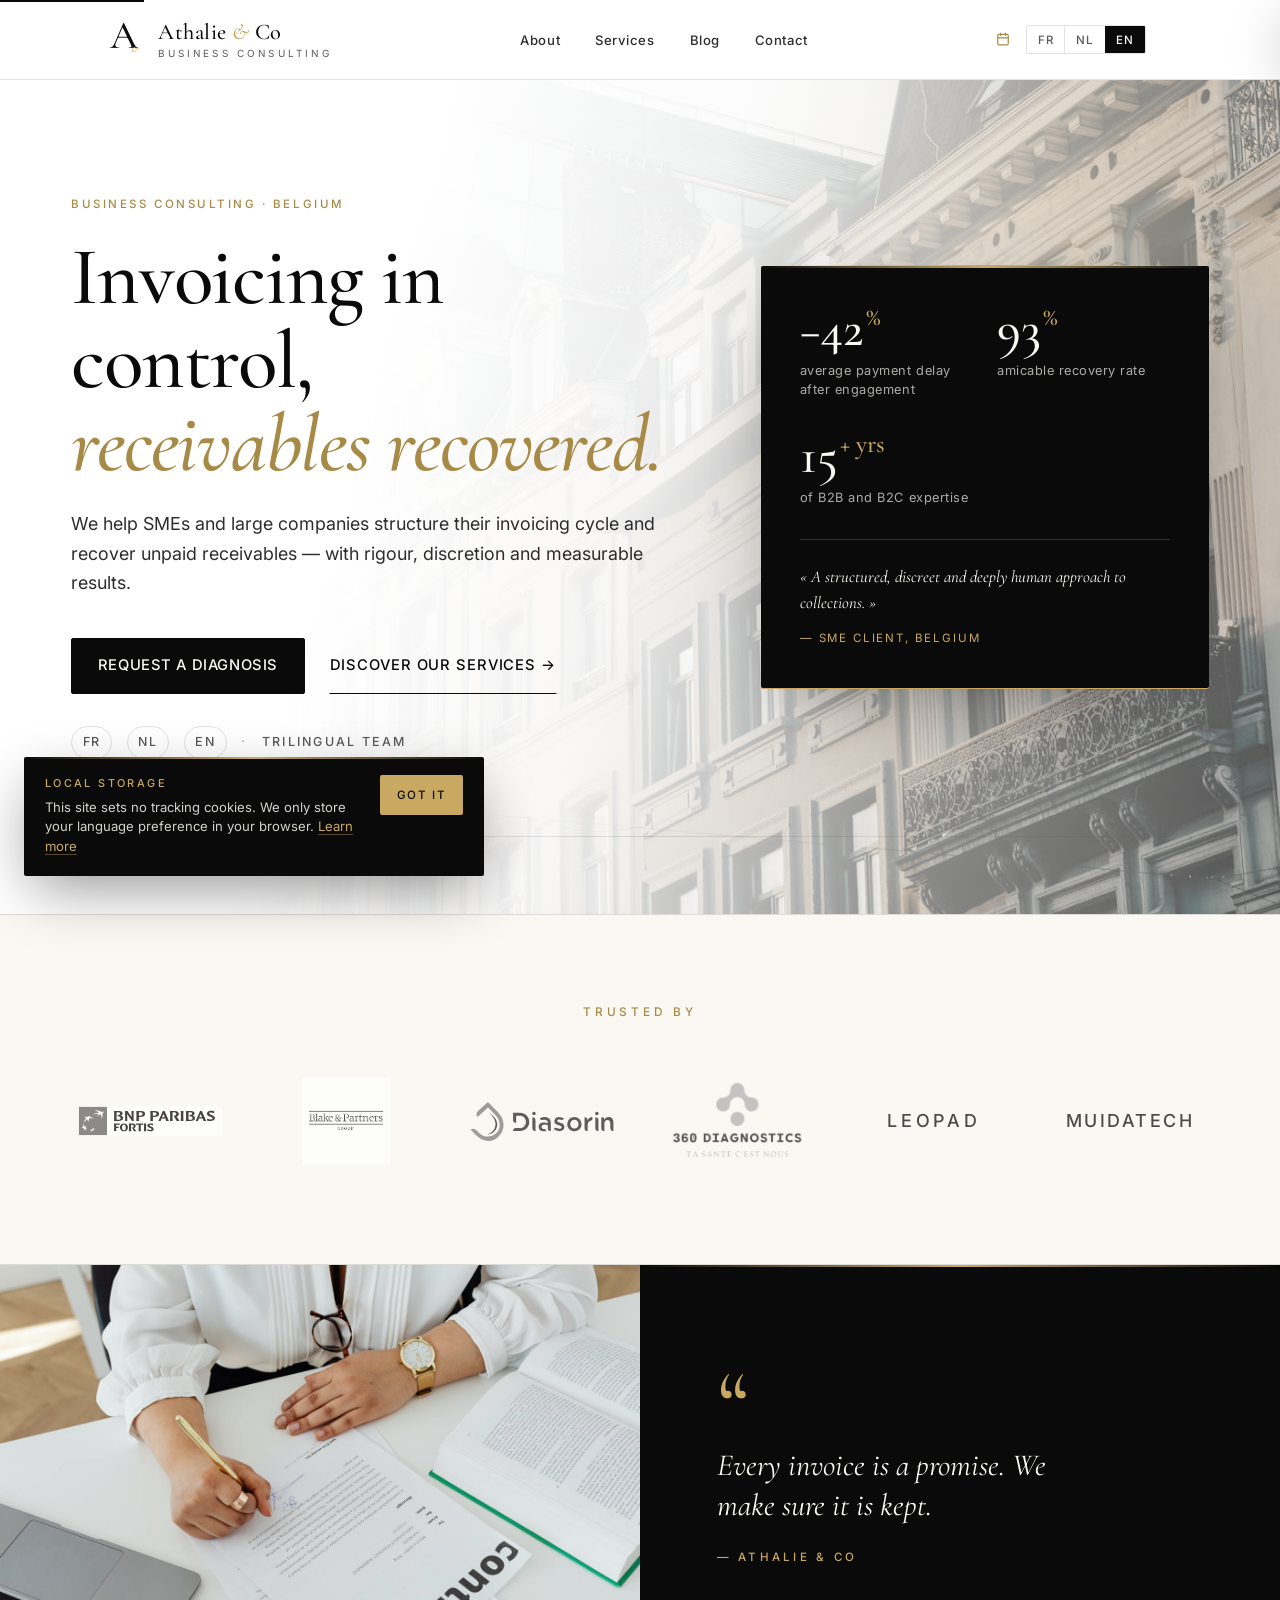
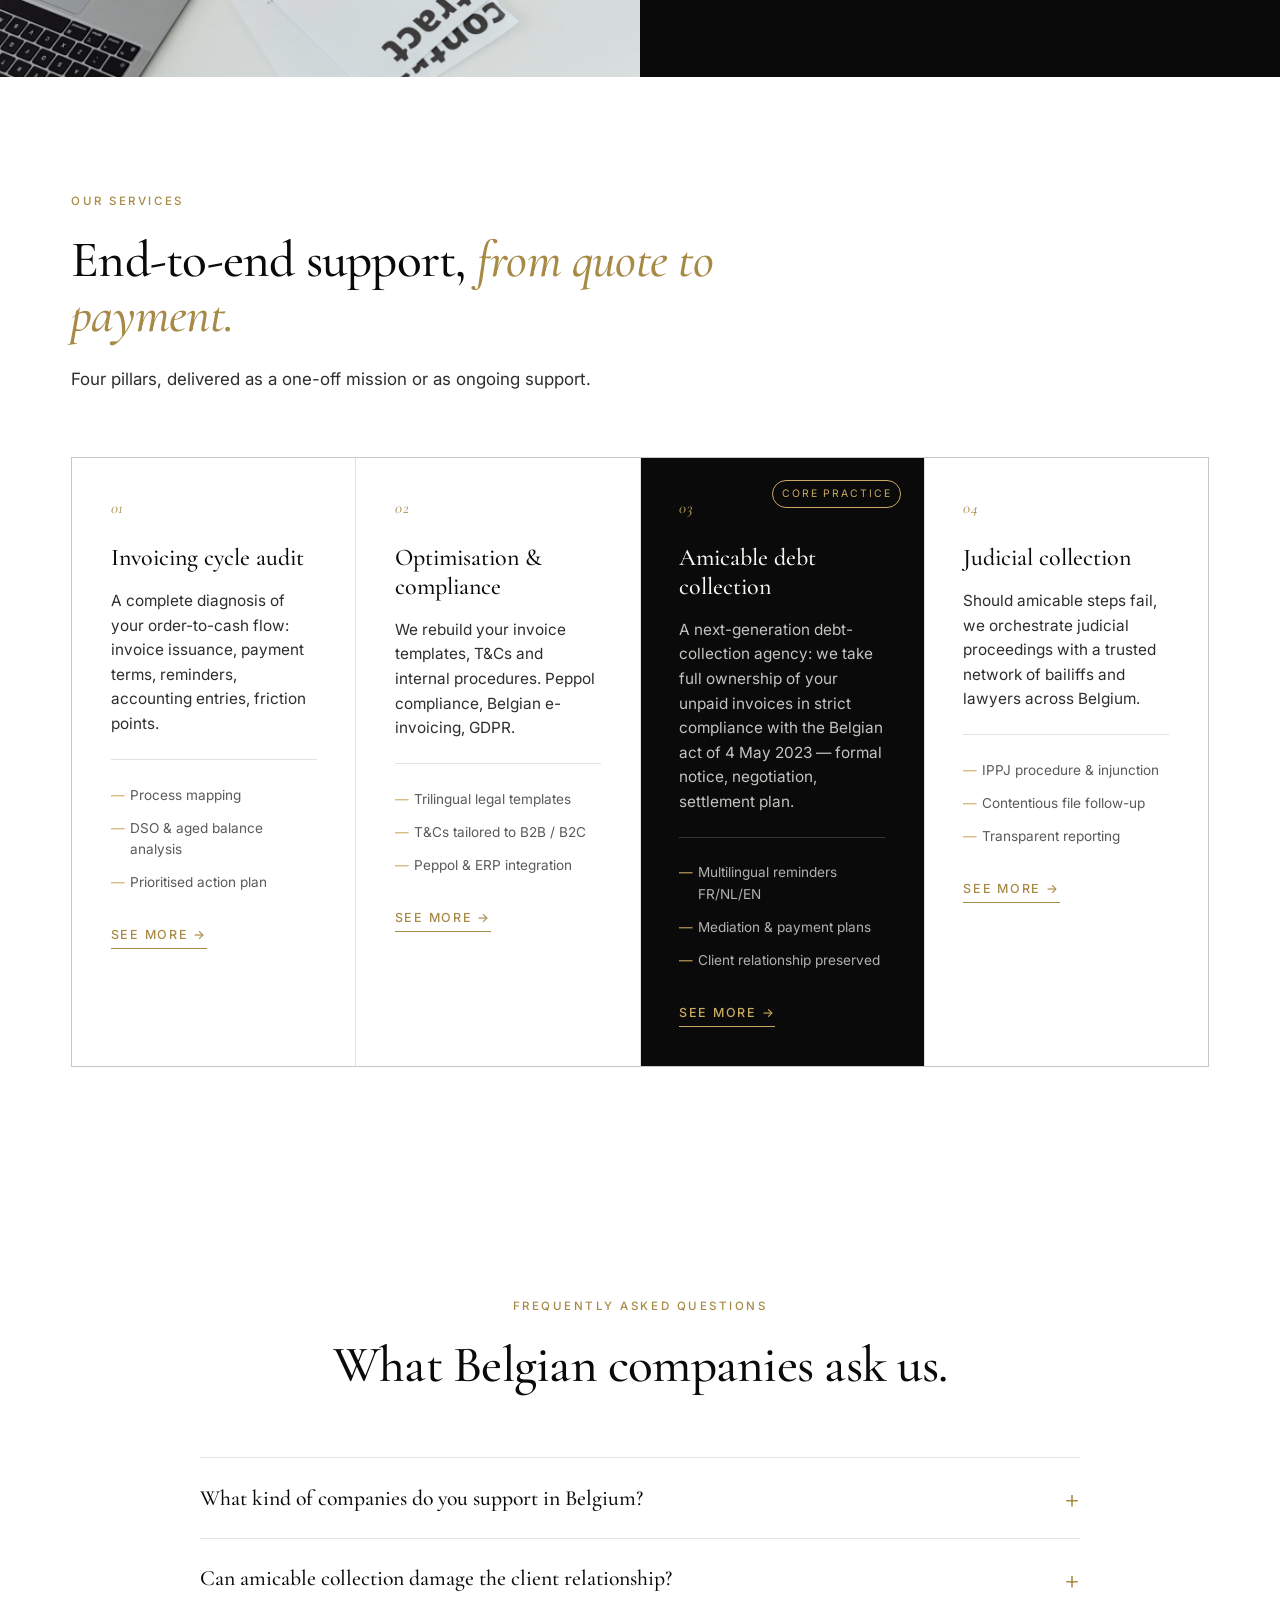
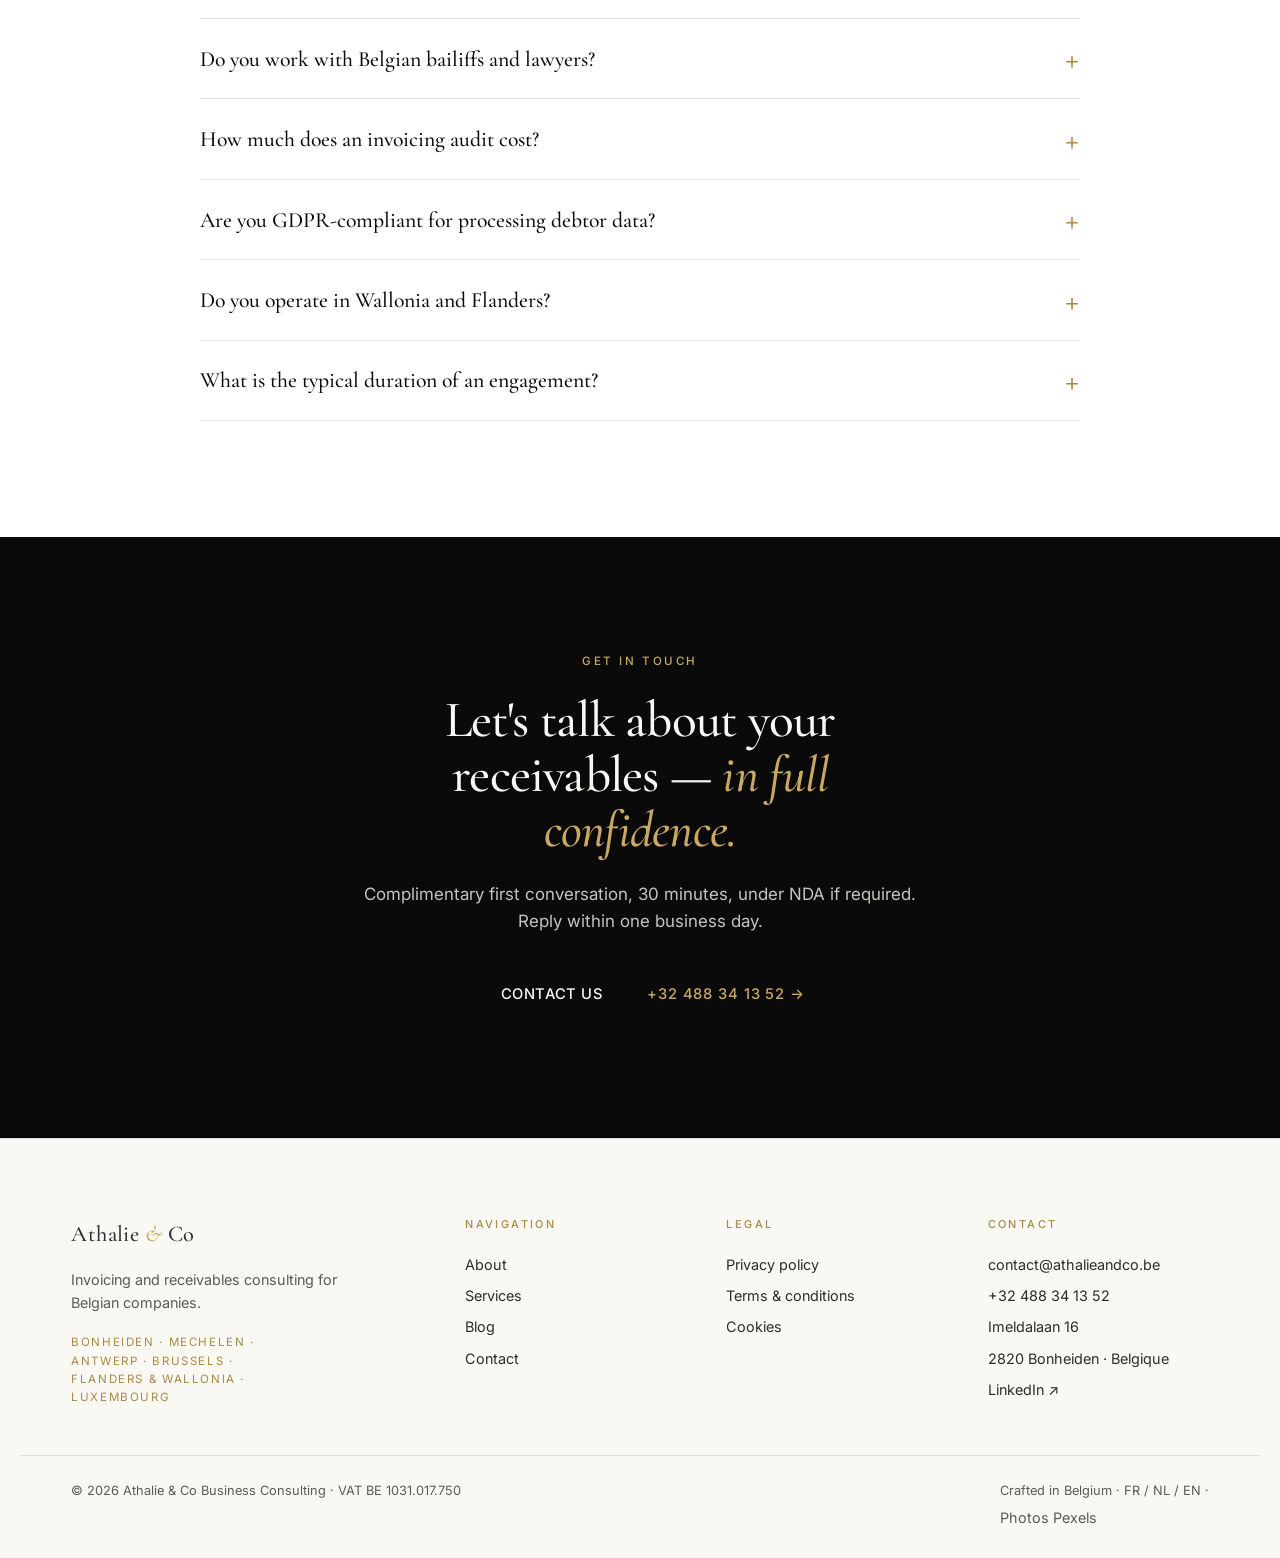
==== commit 9f80e356: "Mobile drawer + edge-to-edge homepage + all polish Mobile navigation: - Right-side drawer (min(86vw," ====
--- a/index.html
+++ b/index.html
@@ -231,15 +231,32 @@
     </button>
   </div>
 
-  <div class="mobile-nav" id="mobile-nav" hidden>
-    <ul>
-      <li><a href="about.html" data-i18n="nav.about">À propos</a></li>
-      <li><a href="services.html" data-i18n="nav.services">Services</a></li>
-      <li><a href="blog/" data-i18n="nav.blog">Blog</a></li>
-      <li><a href="contact.html" data-i18n="nav.contact">Contact</a></li>
-    </ul>
-    <a class="btn btn--gold btn--block" href="contact.html" data-i18n="nav.cta">Prendre rendez-vous</a>
-  </div>
+  <div class="mobile-nav__backdrop" hidden></div>
+  <aside class="mobile-nav" id="mobile-nav" hidden aria-label="Menu mobile">
+    <button type="button" class="mobile-nav__close" aria-label="Fermer le menu">
+      <svg width="22" height="22" viewBox="0 0 24 24" fill="none" stroke="currentColor" stroke-width="1.5" aria-hidden="true">
+        <line x1="6" y1="6" x2="18" y2="18"/>
+        <line x1="18" y1="6" x2="6" y2="18"/>
+      </svg>
+    </button>
+    <nav aria-label="Menu mobile principal">
+      <ul>
+        
+<li><a href="about.html" data-i18n="nav.about">À propos</a></li>        <li><a href="services.html" data-i18n="nav.services">Services</a></li>        <li><a href="blog/" data-i18n="nav.blog">Blog</a></li>        <li><a href="contact.html" data-i18n="nav.contact">Contact</a></li>
+      </ul>
+    </nav>
+    <div class="mobile-nav__lang" role="group" aria-label="Language">
+      <button type="button" data-lang="fr" aria-pressed="true">FR</button>
+      <button type="button" data-lang="nl" aria-pressed="false">NL</button>
+      <button type="button" data-lang="en" aria-pressed="false">EN</button>
+    </div>
+    <div class="mobile-nav__contact">
+      <a href="tel:+32488341352">+32 488 34 13 52</a>
+      <a href="mailto:contact@athalieandco.be">contact@athalieandco.be</a>
+      <a href="https://www.linkedin.com/in/anne-françoise-mabiala/" rel="noopener" target="_blank">LinkedIn ↗</a>
+    </div>
+    <a class="btn btn--gold btn--block mobile-nav__cta" href="contact.html" data-i18n="nav.book">Réserver un RDV</a>
+  </aside>
 </header>
 
 <main id="main">
--- a/styles.css
+++ b/styles.css
@@ -188,10 +188,17 @@
 
 .site-header {
   position: sticky; top: 0; z-index: 50;
-  background: rgba(255,255,255,.86);
-  backdrop-filter: saturate(140%) blur(14px);
-  -webkit-backdrop-filter: saturate(140%) blur(14px);
+  background: var(--paper);
   border-bottom: 1px solid var(--line);
+  min-height: 60px;
+}
+/* On large screens keep the elegant blur effect, on mobile use solid bg */
+@media (min-width: 1024px) {
+  .site-header {
+    background: rgba(255,255,255,.92);
+    backdrop-filter: saturate(140%) blur(14px);
+    -webkit-backdrop-filter: saturate(140%) blur(14px);
+  }
 }
 .header__inner {
   display: grid;
@@ -309,52 +316,145 @@
 .menu-toggle[aria-expanded="true"] span:nth-child(2) { opacity: 0; }
 .menu-toggle[aria-expanded="true"] span:nth-child(3) { transform: translateY(-10px) rotate(-45deg); }
 
+/* RIGHT-SIDE DRAWER — slides in from right with dark backdrop */
+.mobile-nav__backdrop {
+  position: fixed;
+  inset: 0;
+  background: rgba(10,10,10,.5);
+  z-index: 60;
+  opacity: 0;
+  pointer-events: none;
+  transition: opacity 280ms ease;
+}
+.mobile-nav__backdrop.is-open {
+  opacity: 1;
+  pointer-events: auto;
+}
+.mobile-nav__backdrop[hidden] {
+  /* Override default display:none so we can animate */
+  display: block !important;
+}
+/* Initially fully hidden — JS removes [hidden] on first open */
+.mobile-nav__backdrop[hidden]:not(.is-open) {
+  visibility: hidden;
+}
+
 .mobile-nav {
   position: fixed;
-  top: 0; left: 0; right: 0; bottom: 0;
+  top: 0;
+  right: 0;
+  bottom: 0;
+  width: min(86vw, 360px);
   background: var(--cream);
-  padding: 5.5rem var(--gutter) 2rem;
-  overflow-y: auto;
-  z-index: 40;
+  z-index: 70;
+  padding: 4.5rem 1.6rem 1.6rem;
   display: flex;
   flex-direction: column;
-  animation: mn-in var(--t);
-}
-.mobile-nav[hidden] { display: none; }
-@keyframes mn-in {
-  from { opacity: 0; transform: translateY(-8px); }
-  to   { opacity: 1; transform: none; }
-}
-.mobile-nav ul { list-style: none; padding: 0; margin: 0 0 2rem; }
+  gap: 1.2rem;
+  overflow-y: auto;
+  transform: translateX(100%);
+  transition: transform 320ms cubic-bezier(.2,.7,.2,1);
+  box-shadow: -20px 0 60px -30px rgba(10,10,10,.4);
+}
+.mobile-nav[hidden] { display: flex !important; visibility: hidden; }
+.mobile-nav.is-open { transform: translateX(0); visibility: visible; }
+
+/* Close button */
+.mobile-nav__close {
+  position: absolute;
+  top: 1rem;
+  right: 1rem;
+  width: 44px;
+  height: 44px;
+  background: transparent;
+  border: 0;
+  padding: 10px;
+  cursor: pointer;
+  color: var(--ink);
+  display: flex;
+  align-items: center;
+  justify-content: center;
+  border-radius: 50%;
+  transition: background var(--t-fast);
+}
+.mobile-nav__close:hover { background: rgba(10,10,10,.06); }
+
+/* Nav links */
+.mobile-nav ul { list-style: none; padding: 0; margin: 0; }
 .mobile-nav li { border-bottom: 1px solid var(--line); }
 .mobile-nav li:first-child { border-top: 1px solid var(--line); }
-.mobile-nav a {
-  display: block;
-  padding: 1.2rem 0;
-  font-size: 1.5rem;
-  font-family: var(--serif);
-  font-weight: 500;
+.mobile-nav nav a {
+  display: flex;
+  align-items: center;
+  justify-content: space-between;
+  padding: .95rem 0;
+  font-family: var(--serif);
+  font-weight: 500;
+  font-size: 1.25rem;
   color: var(--ink);
-  letter-spacing: -.005em;
   position: relative;
-}
-.mobile-nav a::after {
+  transition: color var(--t-fast);
+}
+.mobile-nav nav a::after {
   content: '→';
-  position: absolute;
-  right: 0;
   color: var(--gold);
   font-family: var(--sans);
-  font-size: 1.1rem;
-  opacity: .6;
-}
-/* Active page indicator (mobile nav) */
-.mobile-nav a[aria-current="page"] {
+  font-size: 1rem;
+  opacity: .55;
+  transition: transform var(--t-fast), opacity var(--t-fast);
+}
+.mobile-nav nav a:hover { color: var(--gold-deep); }
+.mobile-nav nav a:hover::after { transform: translateX(4px); opacity: 1; }
+.mobile-nav nav a[aria-current="page"] {
   color: var(--gold-deep);
-  padding-left: 1rem;
+  padding-left: .9rem;
   border-left: 3px solid var(--gold);
 }
-.mobile-nav a[aria-current="page"]::after { opacity: 1; }
-.mobile-nav .btn { margin-top: auto; min-height: 56px; }
+.mobile-nav nav a[aria-current="page"]::after { opacity: 1; }
+
+/* Lang switcher inside drawer */
+.mobile-nav__lang {
+  display: flex;
+  gap: .4rem;
+  padding-top: .4rem;
+}
+.mobile-nav__lang button {
+  flex: 1;
+  background: transparent;
+  border: 1px solid var(--line);
+  padding: .6rem 0;
+  font: 500 .72rem var(--sans);
+  letter-spacing: 0.16em;
+  color: var(--ink-mute);
+  cursor: pointer;
+  min-height: 40px;
+  transition: all var(--t-fast);
+}
+.mobile-nav__lang button:hover:not([aria-pressed="true"]) { color: var(--ink); border-color: var(--ink-soft); }
+.mobile-nav__lang button[aria-pressed="true"] {
+  background: var(--ink);
+  color: var(--cream);
+  border-color: var(--ink);
+}
+
+/* Contact links inside drawer */
+.mobile-nav__contact {
+  display: flex;
+  flex-direction: column;
+  gap: .35rem;
+  padding-top: .4rem;
+  border-top: 1px solid var(--line);
+}
+.mobile-nav__contact a {
+  font-size: .88rem;
+  color: var(--ink-soft);
+  padding: .4rem 0;
+  transition: color var(--t-fast);
+}
+.mobile-nav__contact a:hover { color: var(--gold-deep); }
+
+/* CTA pinned at bottom */
+.mobile-nav__cta { margin-top: auto !important; min-height: 52px; }
 
 /* ============================================================
    HERO
@@ -640,17 +740,23 @@
 /* Editorial strip */
 .strip {
   display: grid;
-  grid-template-columns: 1fr 1fr;
+  grid-template-columns: minmax(0, 1fr) minmax(0, 1fr);  /* minmax(0,1fr) lets columns shrink past their content's intrinsic min-size — kills the 1400px-image overflow */
   background: var(--cream);
+  overflow: hidden;                                      /* belt-and-suspenders: clip anything inside the strip that tries to escape */
+  max-width: 100%;
 }
 .strip__half {
   margin: 0;
   min-height: 360px;
   position: relative;
   overflow: hidden;
+  min-width: 0;       /* CRITICAL: prevents img intrinsic width (1400px) from
+                         forcing the grid item to overflow viewport */
 }
 .strip__half--img img {
   width: 100%;
+  max-width: 100%;
+  min-width: 0;
   height: 100%;
   object-fit: cover;
   display: block;
@@ -1368,7 +1474,7 @@
 
 /* Tablet & small laptop */
 @media (max-width: 1024px) {
-  :root { --gutter: clamp(18px, 4vw, 36px); }
+  :root { --gutter: clamp(14px, 3.5vw, 28px); }
 
   .nav { display: none; }
   .header__inner {
@@ -1395,13 +1501,81 @@
 
 /* Phone landscape */
 @media (max-width: 820px) {
+  /* Nuclear: force every top-level layout container to 100vw + zero margin
+     so nothing can ever indent the page content from the screen edge. */
+  html, body, main { width: 100% !important; max-width: 100vw !important; margin: 0 !important; padding-left: 0 !important; padding-right: 0 !important; overflow-x: clip; }
+  .hero, .page-hero, .section, .clients, .strip, .site-footer { width: 100% !important; margin-left: 0 !important; margin-right: 0 !important; }
+  .hero > .container, .page-hero > .container, .section > .container, .clients > .container, .site-footer > .container {
+    width: 100% !important;
+    max-width: 100% !important;
+    padding-left: 0 !important;
+    padding-right: 0 !important;
+    margin-left: 0 !important;
+    margin-right: 0 !important;
+  }
+
   .section { padding: clamp(3rem, 9vw, 6rem) 0; }
+
+  /* Edge-to-edge: container has zero gutter on mobile.
+     Text wrappers (.hero__copy, .page-hero__copy, .section__head, etc)
+     get 14px inline padding so text doesn't touch the screen edge.
+     The homepage CTA button breaks out via negative margin so it can
+     stretch true edge-to-edge over the photo banner. */
+  :root { --gutter: 0px; }
+  .hero__copy,
+  .page-hero__copy,
+  .section__head,
+  .about__intro,
+  .step-detail__grid,
+  .approach__grid > div,
+  .team__copy,
+  .article__inner,
+  .legal__inner,
+  .blog-list,
+  .faq,
+  .clients,
+  .footer__grid,
+  .footer__bottom,
+  .post-card__body,
+  .service-detail__copy,
+  .form,
+  .cal-placeholder,
+  .contact__list,
+  .values {
+    padding-inline: 14px;
+  }
+  /* Homepage CTA escapes the 14px parent padding to go true edge-to-edge */
+  .hero__cta {
+    margin-inline: -14px;
+    padding-inline: 0;
+  }
+  .hero__cta .btn { border-radius: 0; }
+  /* Header keeps comfortable padding */
+  .header__inner { padding-inline: 14px; }
 
   .display { font-size: clamp(2.2rem, 8vw, 3.4rem); }
   .display--sm { font-size: clamp(1.7rem, 6vw, 2.4rem); }
   .lede { font-size: 1rem; }
 
-  .clients__list { grid-template-columns: repeat(3, 1fr); row-gap: 2.4rem; max-width: 760px; }
+  /* Header — tighter packing, hide brand tagline so it never wraps */
+  .brand__tag { display: none; }
+  .brand__name { font-size: 1.2rem; }
+  .header__inner { gap: .8rem !important; padding-block: .75rem; }
+  .header__aside { gap: .5rem; }
+  .lang button { padding: .45rem .55rem; font-size: .68rem; min-height: 36px; }
+
+  /* Page-hero card stacks below text, max-height capped to stay readable */
+  .page-hero > .container { grid-template-columns: 1fr !important; gap: 2rem; padding-inline: 0; }
+  .page-hero__card { max-width: none; margin-inline: 0; width: 100%; border-radius: 0; }
+
+  /* Homepage hero — true edge-to-edge.
+     NOTE: do NOT add padding to .hero__copy here; padding lives on
+     individual text children (see selectors above) so the CTA button
+     and KPI card can extend to the screen edges. */
+  .hero > .container { padding-inline: 0 !important; }
+  .hero__card { border-radius: 0; box-shadow: none; }
+
+  .clients__list { grid-template-columns: repeat(3, 1fr); row-gap: 2.4rem; max-width: none; }
   .client { min-height: 90px; }
   .client img { max-height: 70px; }
 
@@ -1409,7 +1583,7 @@
   .sectors { grid-template-columns: 1fr 1fr; }
 
   /* Editorial strip stacks vertically */
-  .strip { grid-template-columns: 1fr; }
+  .strip { grid-template-columns: minmax(0, 1fr); }
   .strip__half { min-height: 280px; }
   .strip__half--img { aspect-ratio: 16 / 9; }
 
@@ -1458,9 +1632,12 @@
     flex-direction: column;
     align-items: stretch;
     gap: .9rem;
-    margin: 2rem 0 1.6rem;
+    margin-top: 2rem;
+    margin-bottom: 1.6rem;
+    margin-inline: -14px;  /* preserve edge-to-edge break-out from @820 */
+    padding-inline: 0;
   }
-  .hero__cta .btn { width: 100%; }
+  .hero__cta .btn { width: 100%; border-radius: 0; }
   .hero__cta .btn--link { text-align: center; }
   .hero__pills {
     flex-wrap: wrap;
@@ -1478,13 +1655,14 @@
   .kpi__lbl { font-size: .74rem; }
   .kpi--quote p { font-size: .98rem; }
 
-  /* Editorial strip */
+  /* Editorial strip — tighter internal padding so content fills the dark area */
   .strip__mark { font-size: 4.5rem; }
+  .strip__half--quote { padding: 1.8rem 1.4rem; }
   .strip__half--quote p { font-size: 1.3rem; }
 
   /* Clients band */
   .clients { padding: 2.6rem 0 3rem; }
-  .clients__list { grid-template-columns: repeat(2, 1fr); row-gap: 2rem; gap: 1.4rem; max-width: 460px; }
+  .clients__list { grid-template-columns: repeat(2, 1fr); row-gap: 2rem; gap: 1.4rem; max-width: none; }
   .client { min-height: 80px; }
   .client img { max-height: 60px; }
   .client__wordmark { font-size: 0.95rem; letter-spacing: 0.18em; }
@@ -1574,7 +1752,7 @@
 
 /* Small phones (iPhone SE, etc.) */
 @media (max-width: 420px) {
-  :root { --gutter: 16px; }
+  :root { --gutter: 14px; }
 
   .brand__tag { display: none; }
   .brand__name { font-size: 1.05rem; }
@@ -1609,12 +1787,18 @@
   .btn--link:hover { color: var(--ink); border-color: var(--ink); }
 }
 
-/* iOS safe-area */
+/* iOS safe-area — only applied on tablet+ where gutter still exists.
+   On mobile (<820px) we want true edge-to-edge so we skip the safe-area pad. */
 @supports (padding: max(0px)) {
-  .site-header,
-  .container {
+  .site-header {
     padding-left: max(var(--gutter), env(safe-area-inset-left));
     padding-right: max(var(--gutter), env(safe-area-inset-right));
+  }
+  @media (min-width: 821px) {
+    .container {
+      padding-left: max(var(--gutter), env(safe-area-inset-left));
+      padding-right: max(var(--gutter), env(safe-area-inset-right));
+    }
   }
   .site-footer { padding-bottom: max(1.6rem, env(safe-area-inset-bottom)); }
   .mobile-nav { padding-bottom: max(1.5rem, env(safe-area-inset-bottom)); }
@@ -1667,6 +1851,11 @@
   gap: clamp(2rem, 5vw, 5rem);
   align-items: center;
 }
+/* Single-column hero (no card on the right) */
+.page-hero--single > .container {
+  grid-template-columns: 1fr;
+  max-width: 900px;
+}
 .page-hero__copy .display { max-width: 18ch; margin-bottom: 1.4rem; }
 .page-hero__copy .lede { max-width: 56ch; margin-bottom: 0; }
 
@@ -1732,10 +1921,18 @@
   .page-hero > .container { grid-template-columns: 1fr; gap: 2rem; }
 }
 @media (max-width: 640px) {
-  .page-hero { padding: 2.5rem 0 3rem; }
+  .page-hero { padding: 2rem 0 2.5rem; }
   .page-hero__copy .display { max-width: none; }
-  .page-hero__card { padding: 1.5rem 1.3rem; }
-  .page-hero__card li { font-size: .88rem; padding: .55rem 0; }
+  .page-hero__copy .lede { font-size: .96rem; }
+  .page-hero__card { padding: 1.4rem 1.2rem; max-width: 100%; }
+  .page-hero__card h3 { font-size: 1.2rem; margin-bottom: 1rem; }
+  .page-hero__card li {
+    grid-template-columns: 1.8rem 1fr;
+    gap: 0 .8rem;
+    font-size: .88rem;
+    padding: .5rem 0;
+  }
+  .page-hero__card li em { font-size: .76rem; margin-top: .15rem; }
 }
 
 /* ============================================================
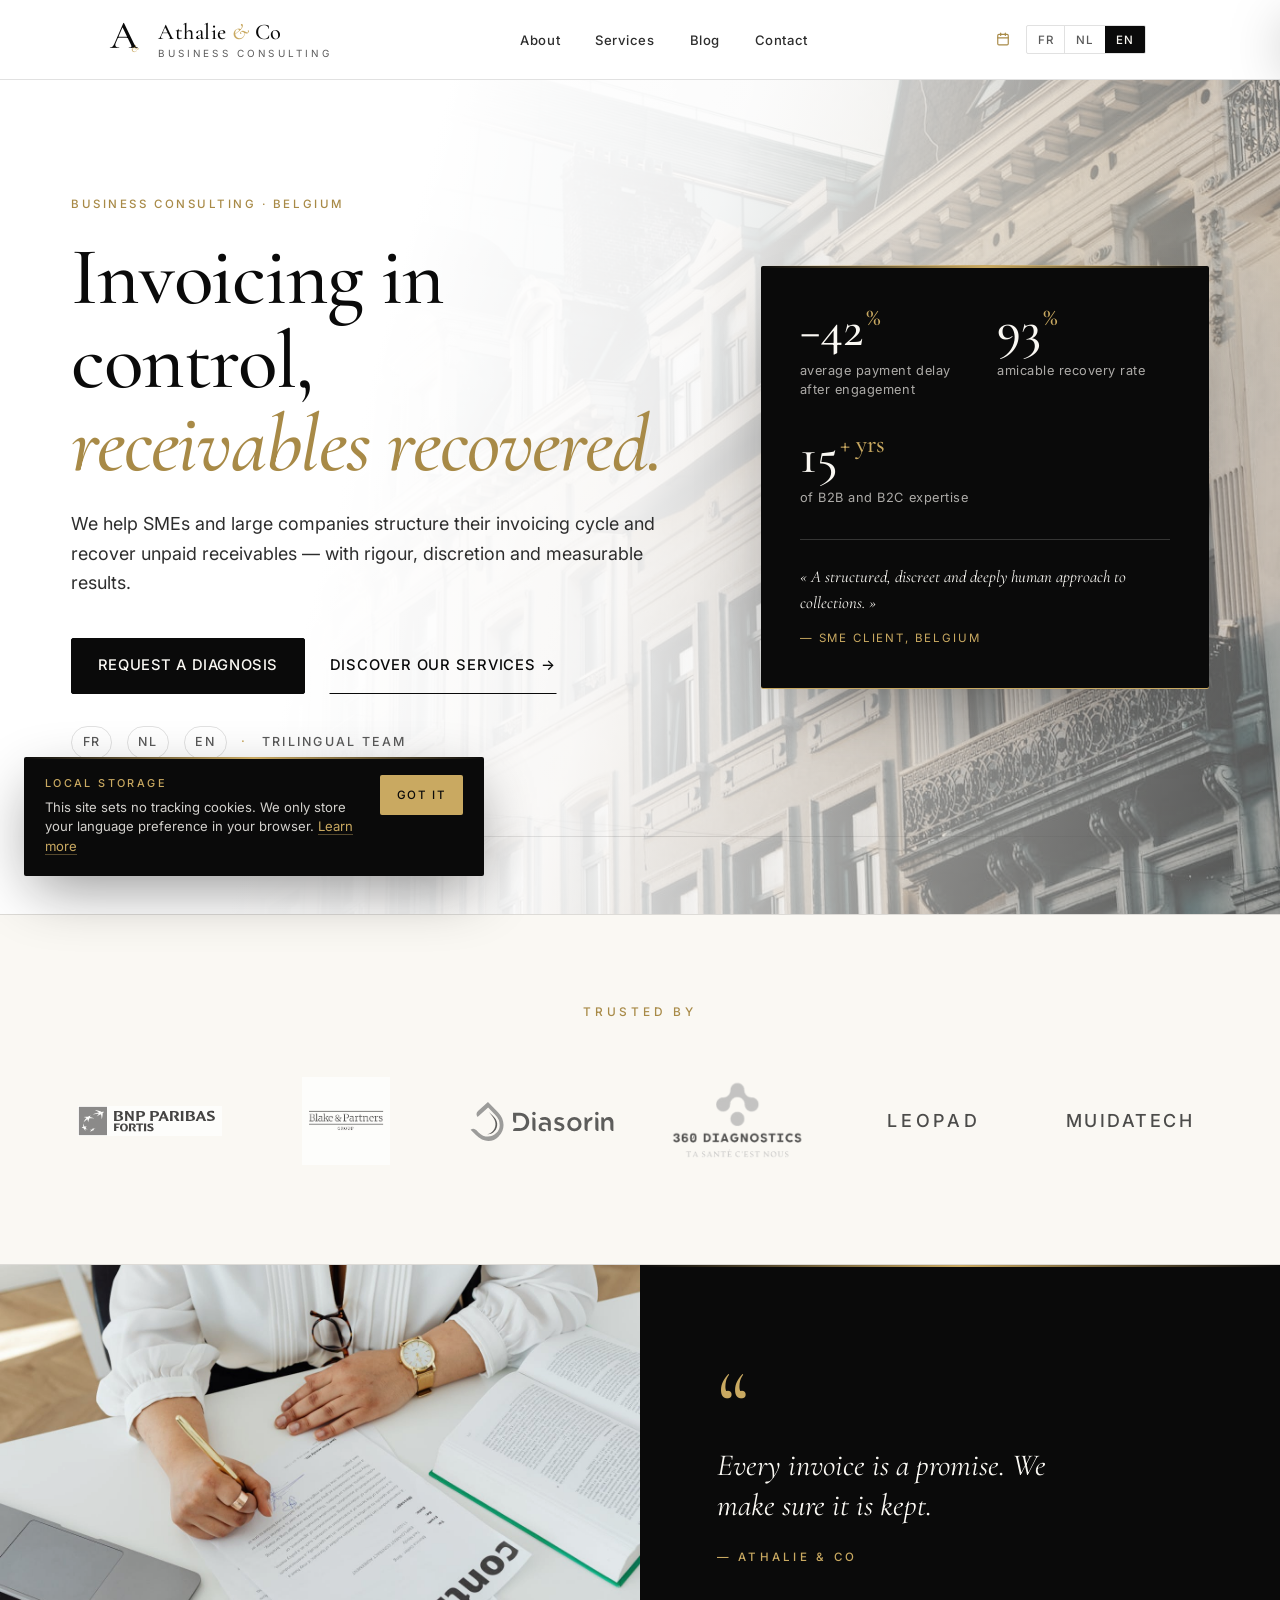
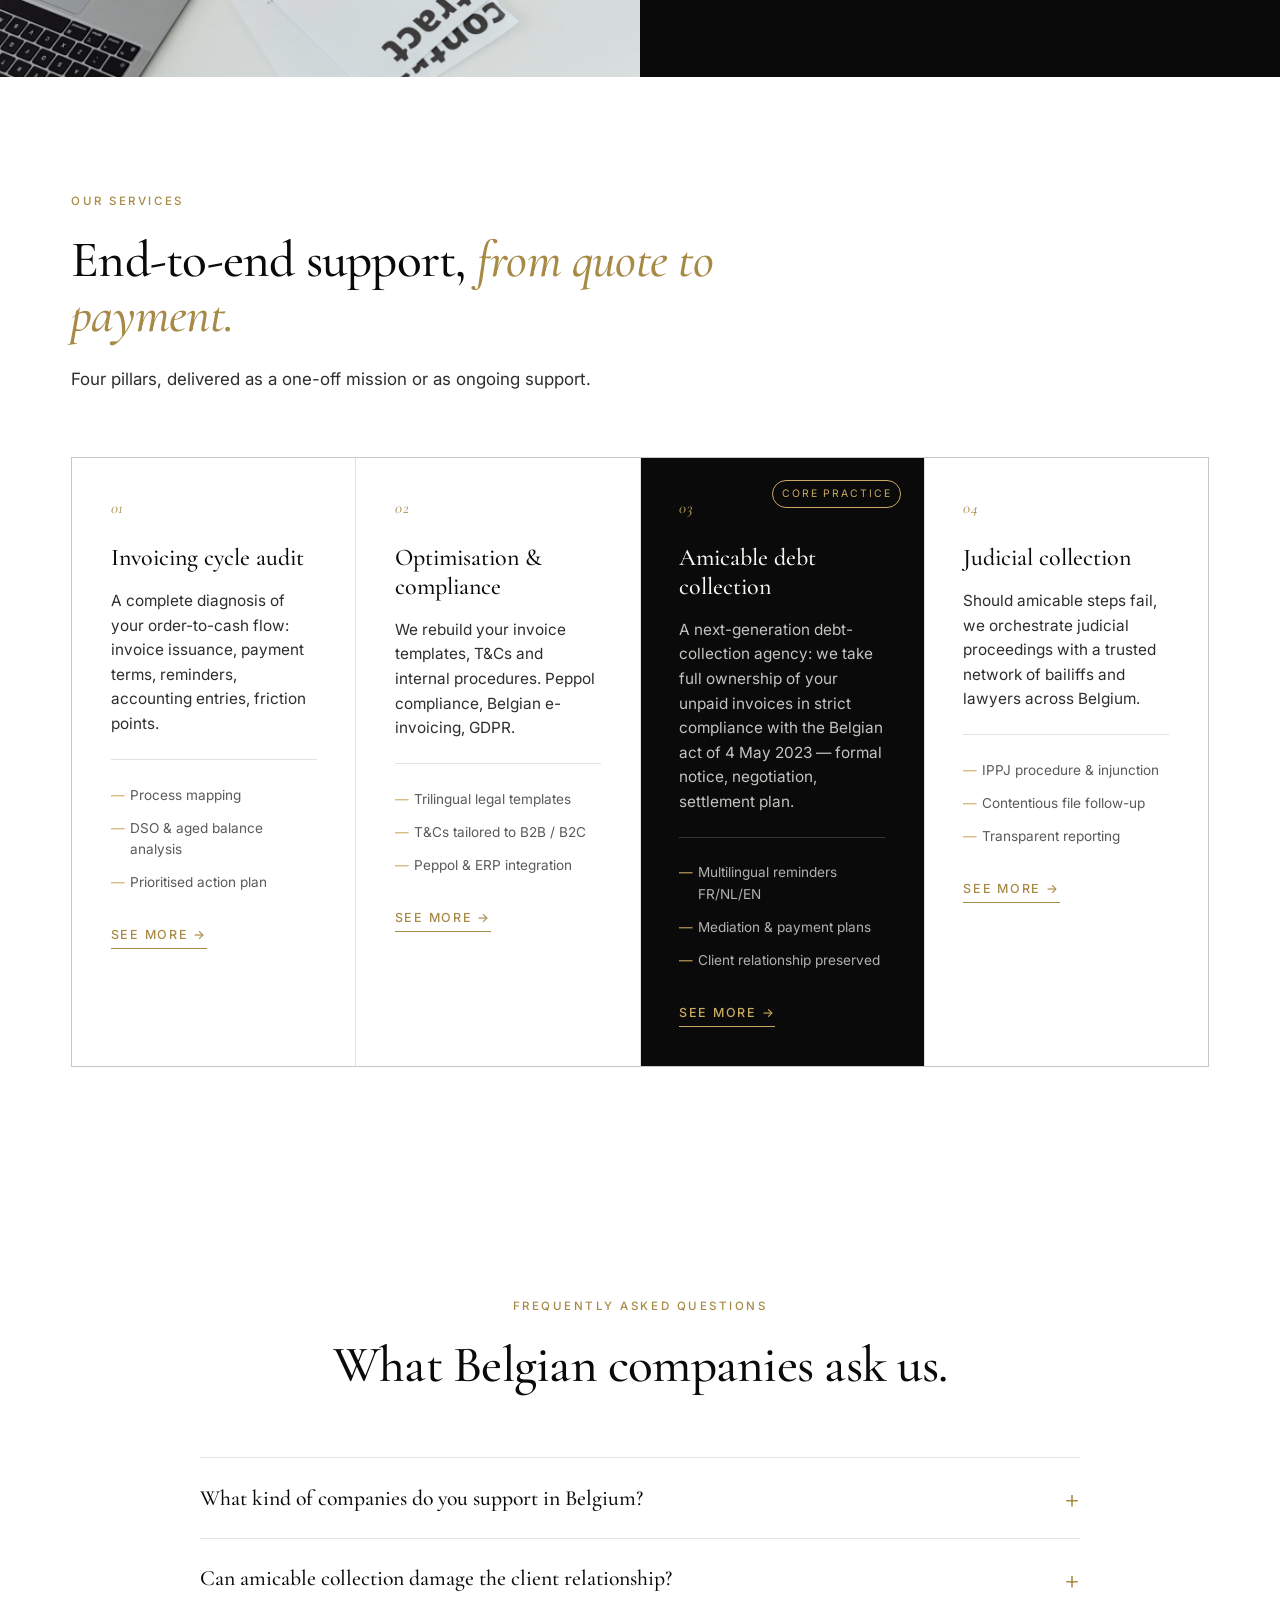
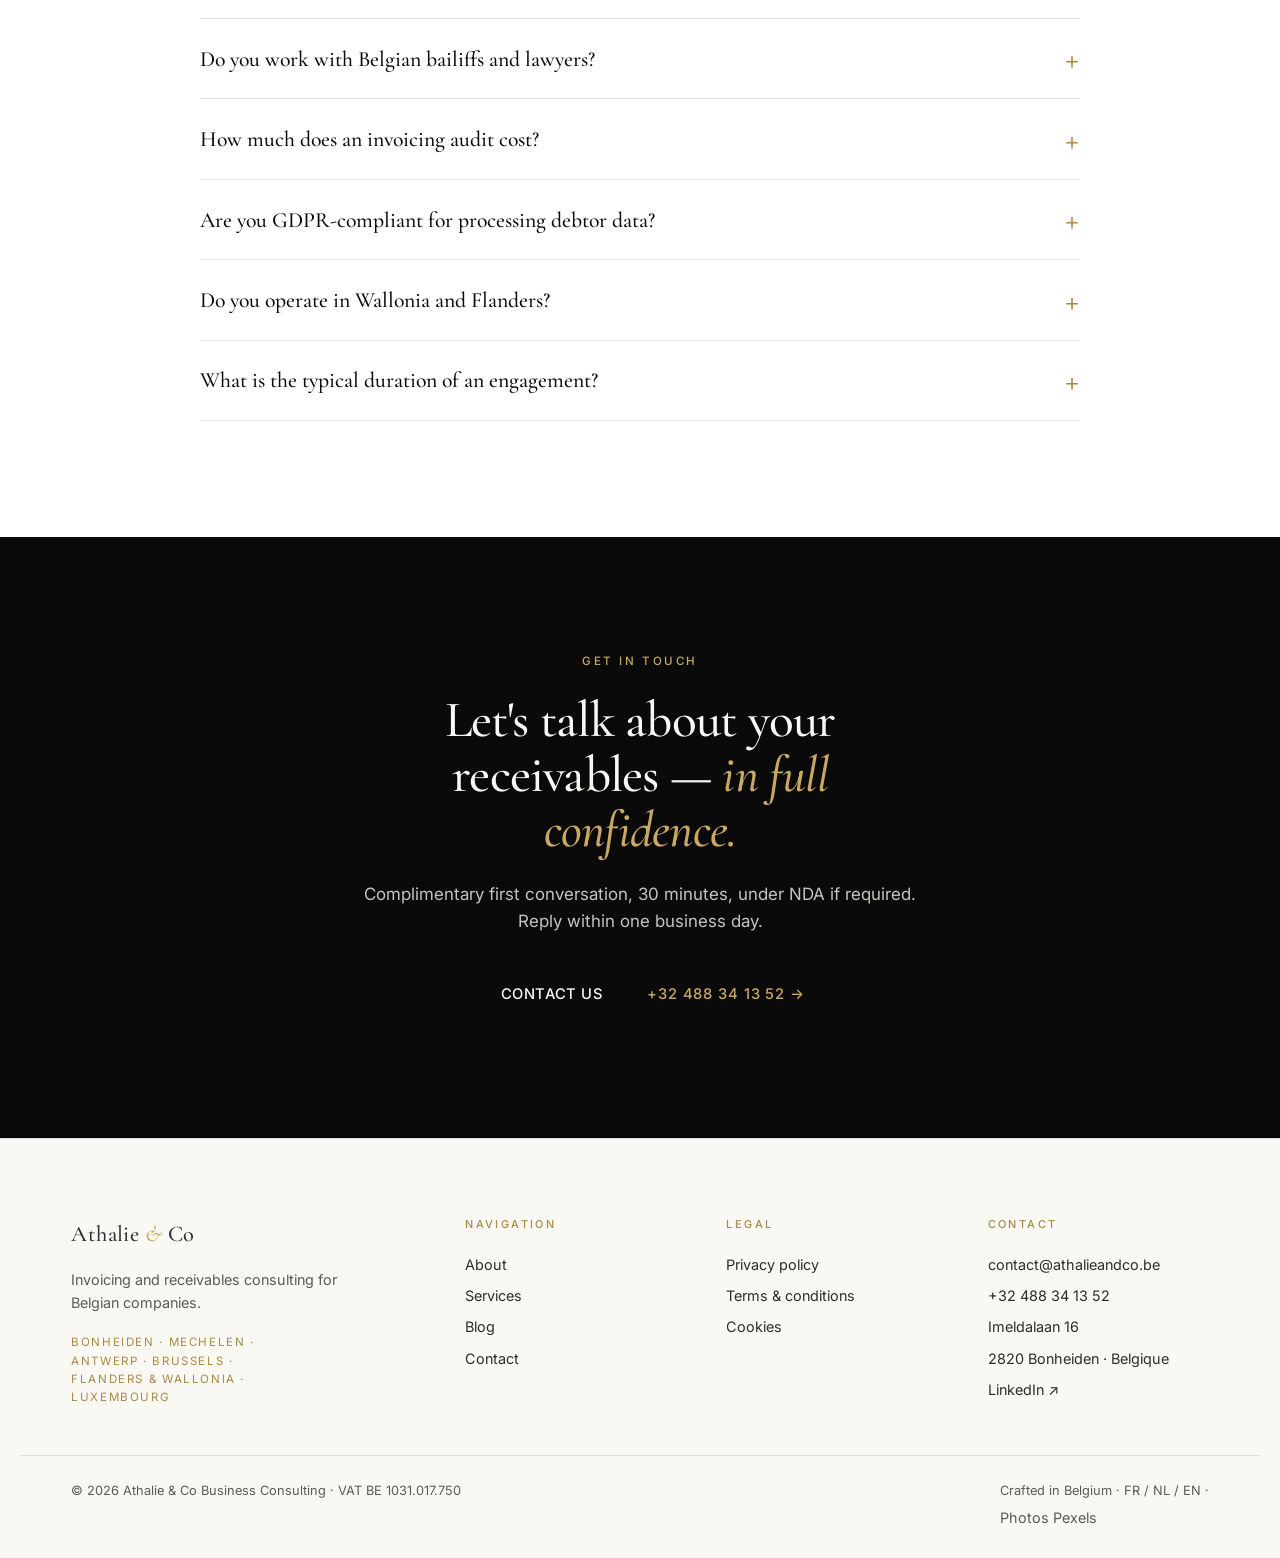
==== commit aa051dda: "Trilingual coverage (services/about/approach/blog) + HTTPS + button polish - Wire data-i18n attrs on" ====
--- a/index.html
+++ b/index.html
@@ -3,6 +3,7 @@
 <head>
   <meta charset="utf-8">
   <meta name="viewport" content="width=device-width,initial-scale=1,viewport-fit=cover">
+  <meta http-equiv="Content-Security-Policy" content="upgrade-insecure-requests">
   <meta name="theme-color" content="#0A0A0A">
   <title>Athalie &amp; Co — Conseil en facturation et recouvrement de créances · Belgique</title>
   <meta name="description" content="Athalie & Co accompagne les entreprises belges dans l'optimisation de leur facturation et le recouvrement de créances. Équipe trilingue FR / NL / EN.">
@@ -190,8 +191,6 @@
 </head>
 <body>
 
-<a class="skip-link" href="#main" data-i18n="skip">Aller au contenu</a>
-
 <header class="site-header" id="top">
   <div class="container header__inner">
     <a class="brand" href="/" aria-label="Athalie & Co">
@@ -275,7 +274,7 @@
         </p>
         <div class="hero__cta">
           <a class="btn btn--gold" href="contact.html" data-i18n="hero.cta1">Demander un diagnostic</a>
-          <a class="btn btn--link" href="#services" data-i18n="hero.cta2">Découvrir nos services →</a>
+          <a class="btn btn--link" href="services.html" data-i18n="hero.cta2">Découvrir nos services →</a>
         </div>
         <ul class="hero__pills" aria-label="Languages">
           <li>FR</li><li>NL</li><li>EN</li>
--- a/styles.css
+++ b/styles.css
@@ -60,13 +60,6 @@
 ::selection { background: var(--gold); color: var(--ink); }
 
 /* Skip link */
-.skip-link {
-  position: absolute; top: -40px; left: 0;
-  background: var(--ink); color: var(--cream);
-  padding: 8px 16px; z-index: 100;
-}
-.skip-link:focus { top: 0; }
-
 /* Container */
 .container {
   width: 100%;
@@ -1544,12 +1537,6 @@
   .values {
     padding-inline: 14px;
   }
-  /* Homepage CTA escapes the 14px parent padding to go true edge-to-edge */
-  .hero__cta {
-    margin-inline: -14px;
-    padding-inline: 0;
-  }
-  .hero__cta .btn { border-radius: 0; }
   /* Header keeps comfortable padding */
   .header__inner { padding-inline: 14px; }
 
@@ -1630,14 +1617,15 @@
   .hero__grid { gap: 2rem; }
   .hero__cta {
     flex-direction: column;
-    align-items: stretch;
+    align-items: center;
     gap: .9rem;
-    margin-top: 2rem;
-    margin-bottom: 1.6rem;
-    margin-inline: -14px;  /* preserve edge-to-edge break-out from @820 */
-    padding-inline: 0;
+    margin: 2rem auto 1.6rem;
   }
-  .hero__cta .btn { width: 100%; border-radius: 0; }
+  .hero__cta .btn {
+    width: 100%;
+    max-width: 320px;
+    text-align: center;
+  }
   .hero__cta .btn--link { text-align: center; }
   .hero__pills {
     flex-wrap: wrap;
